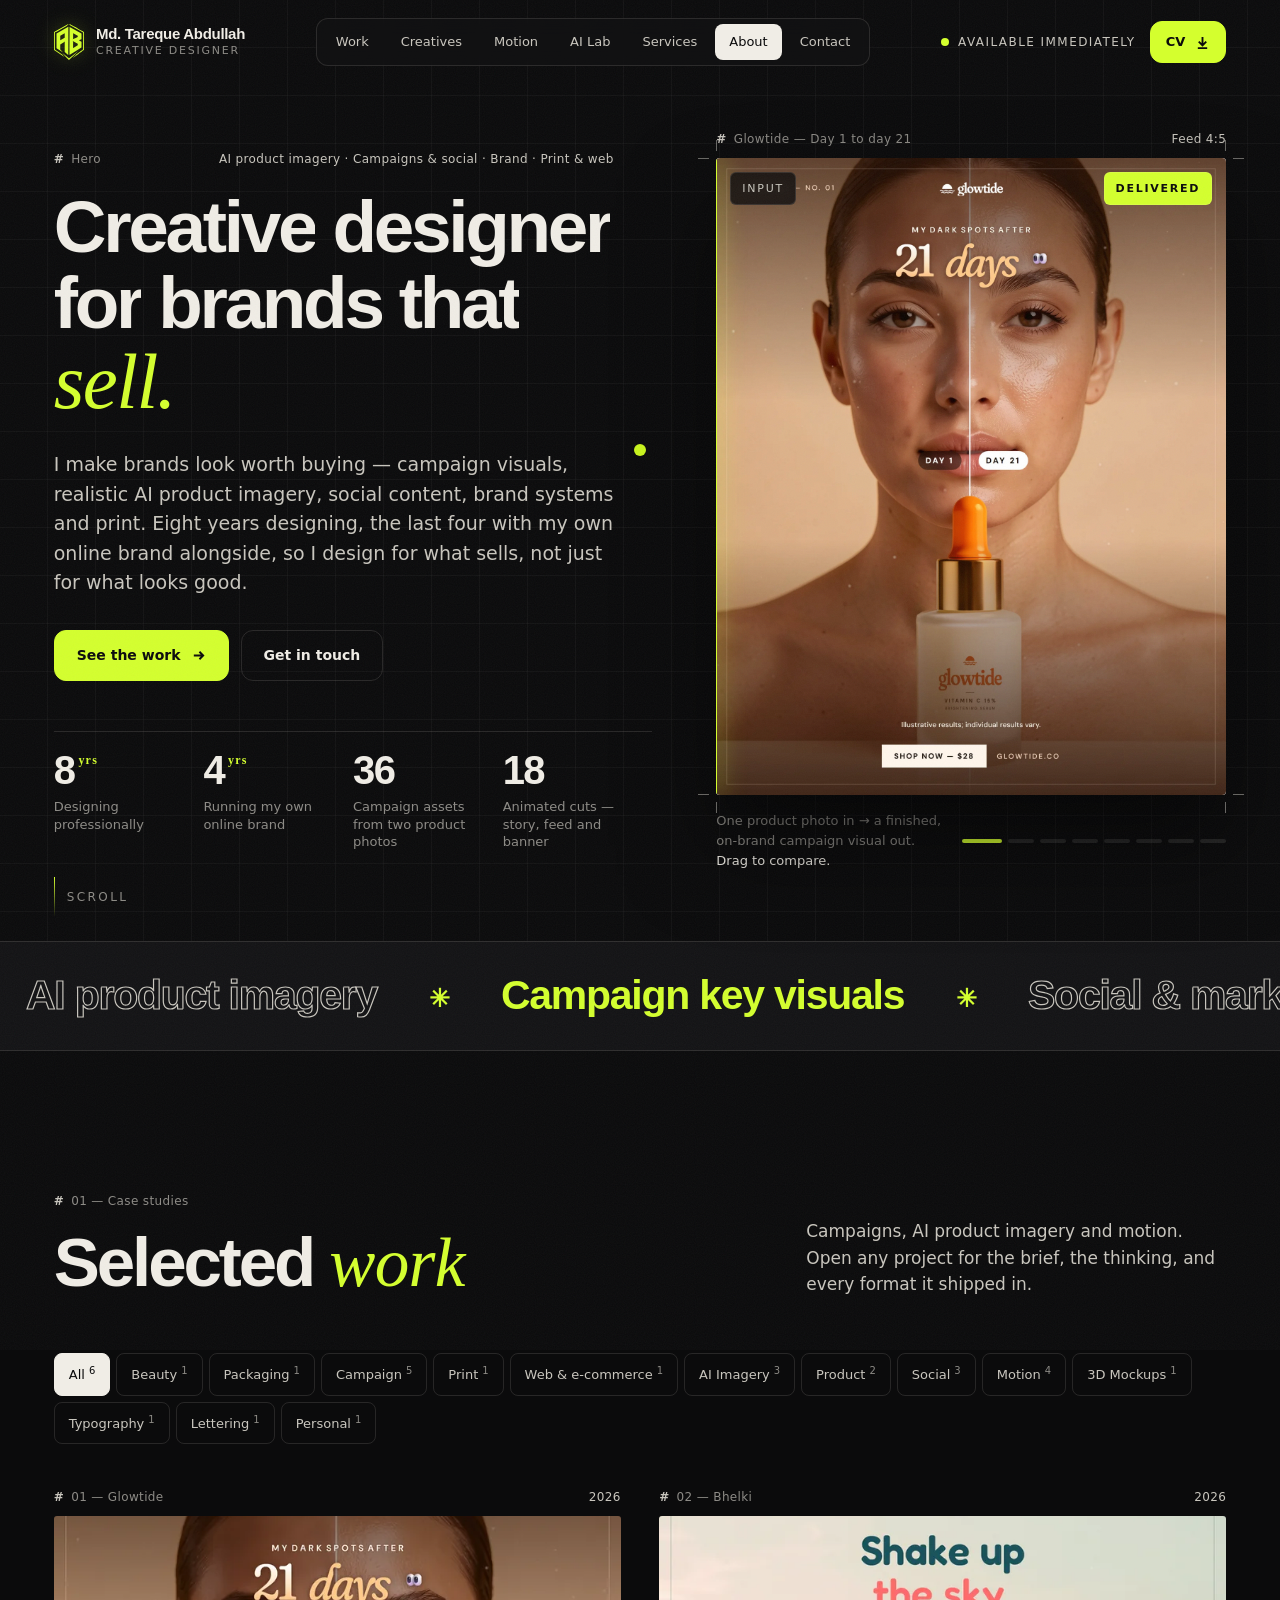
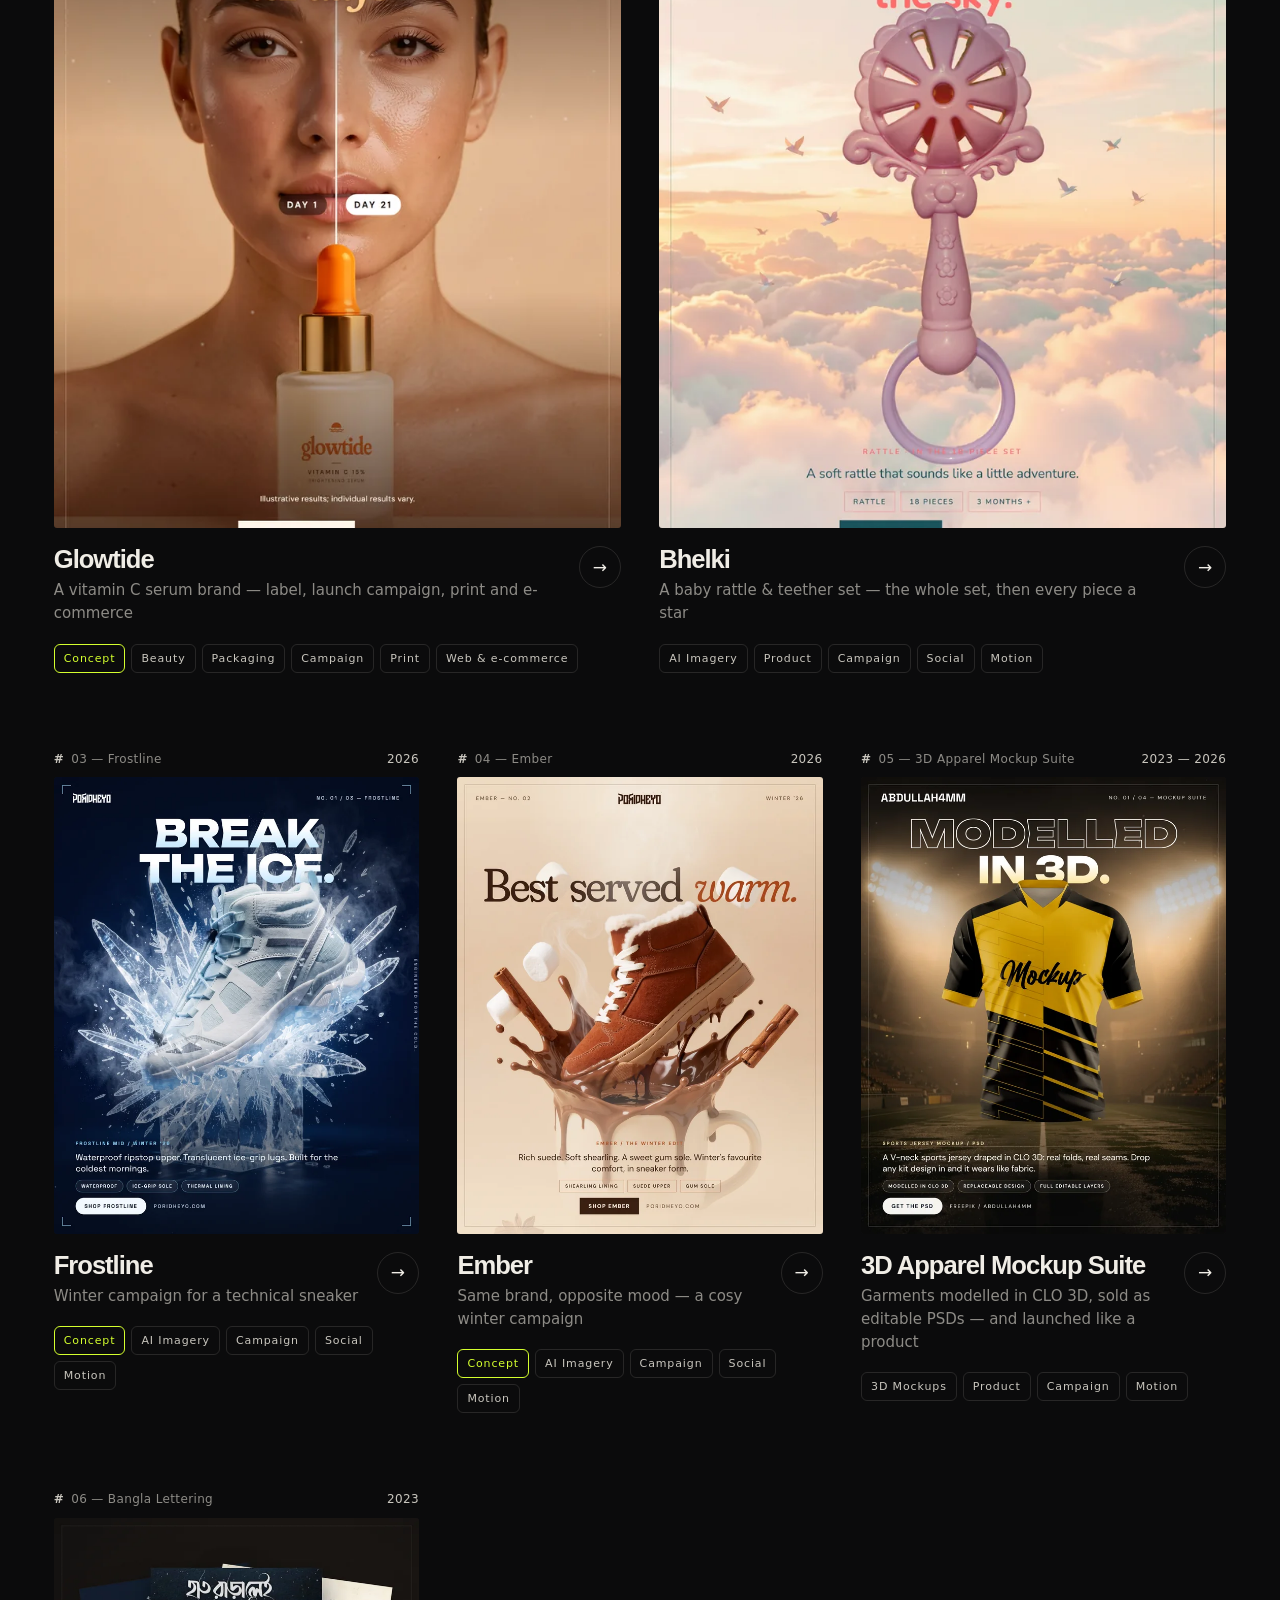
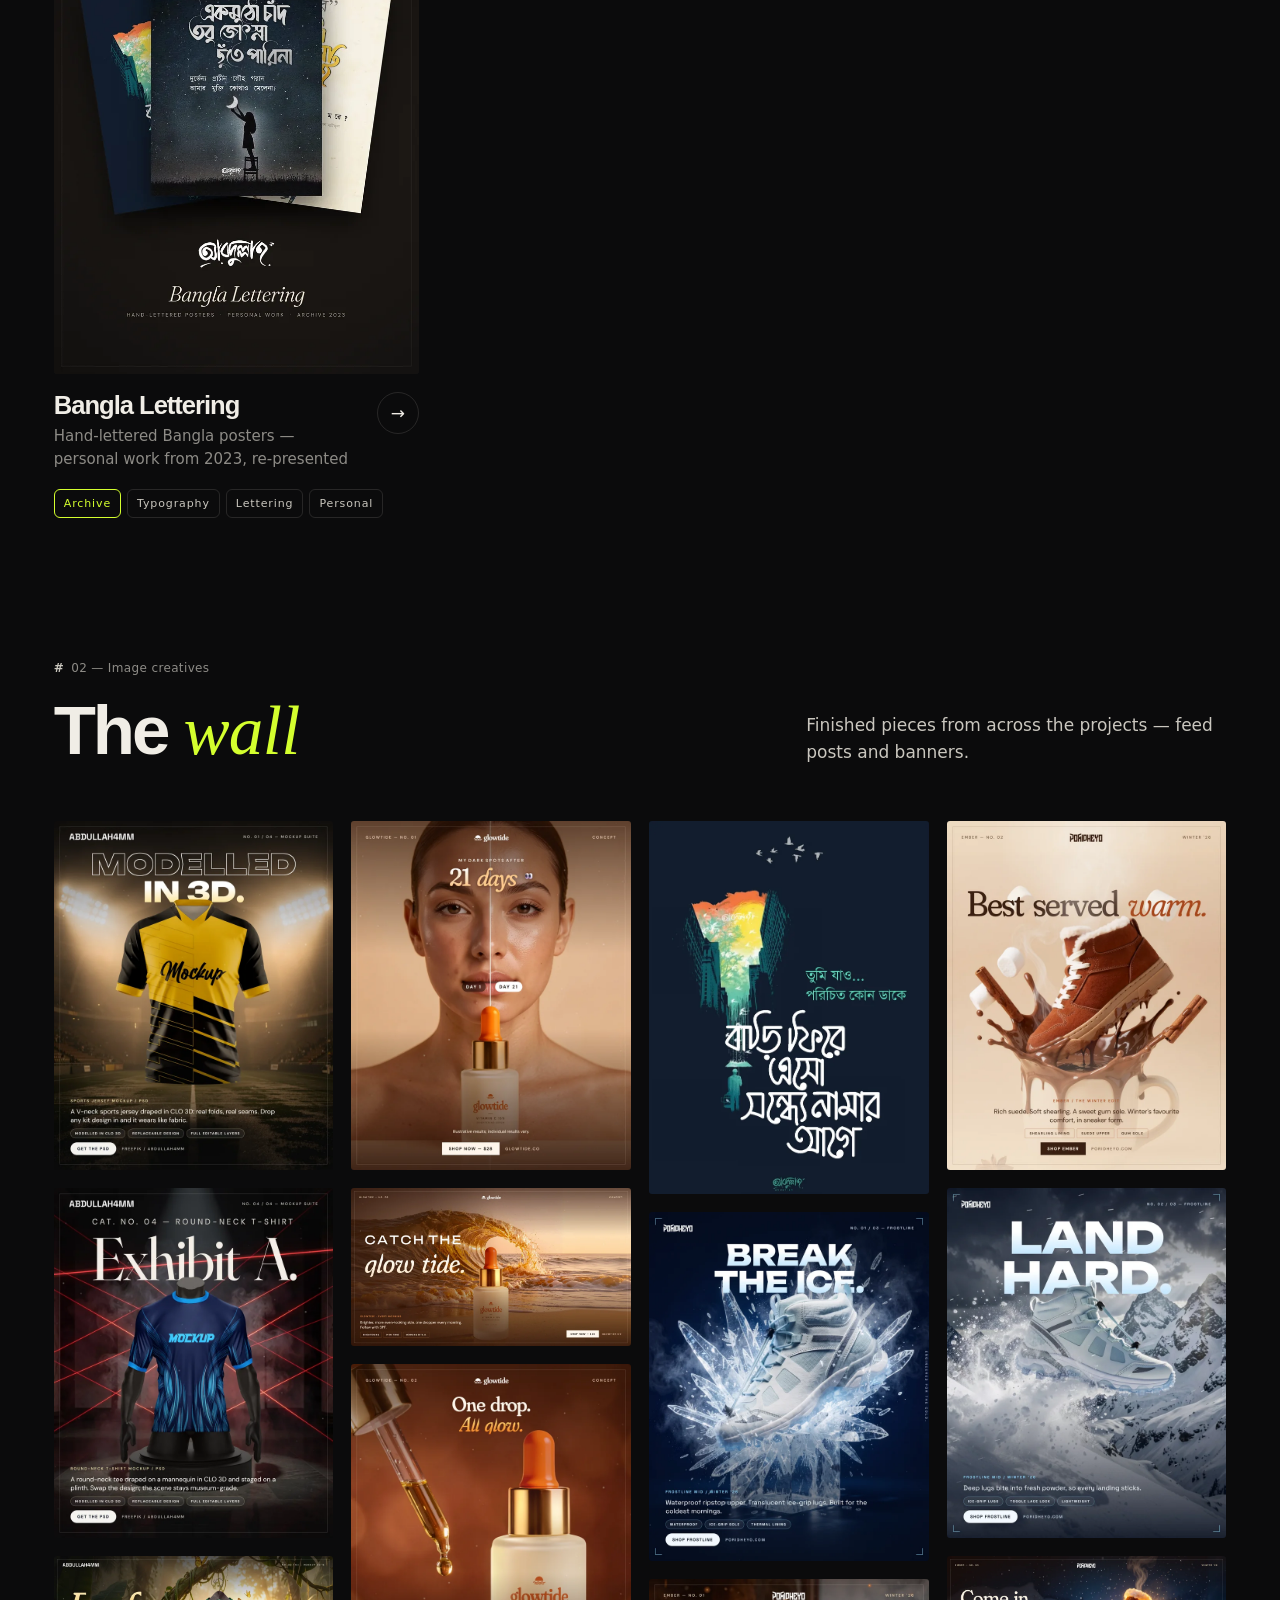
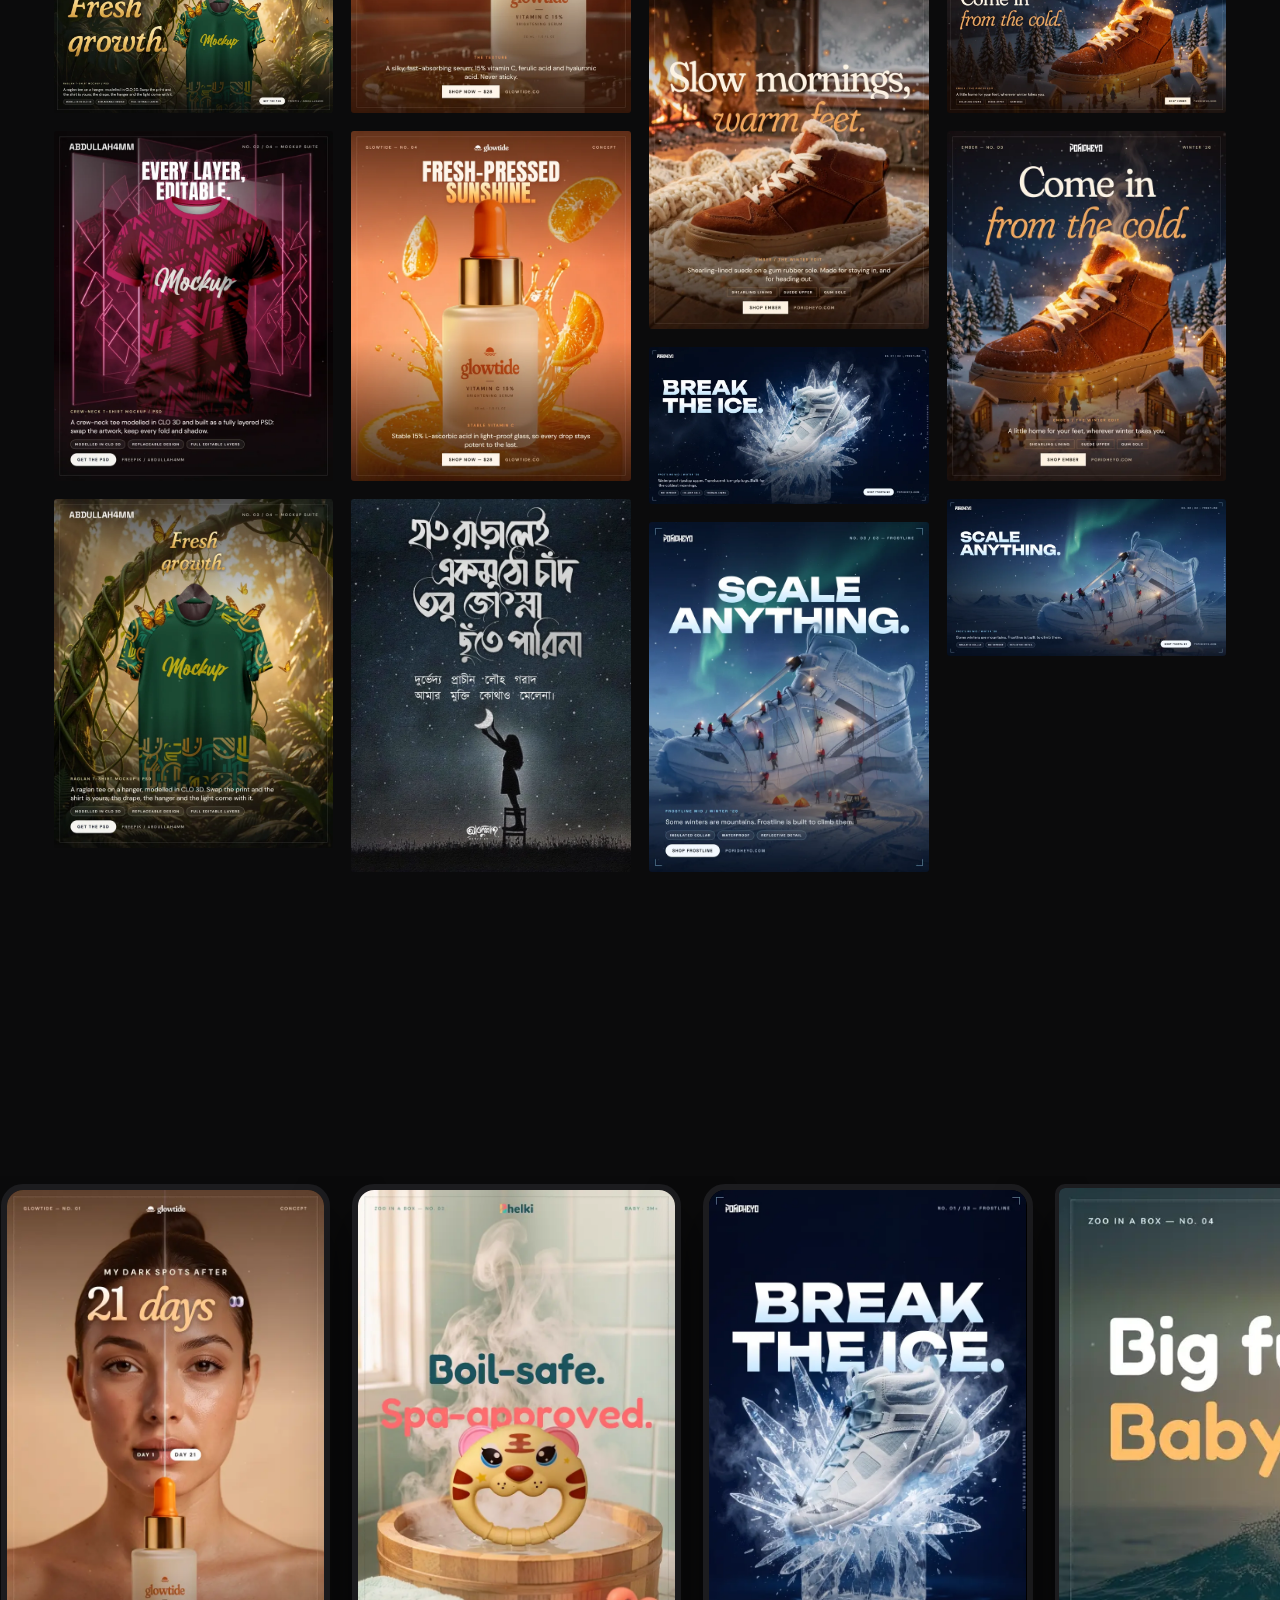
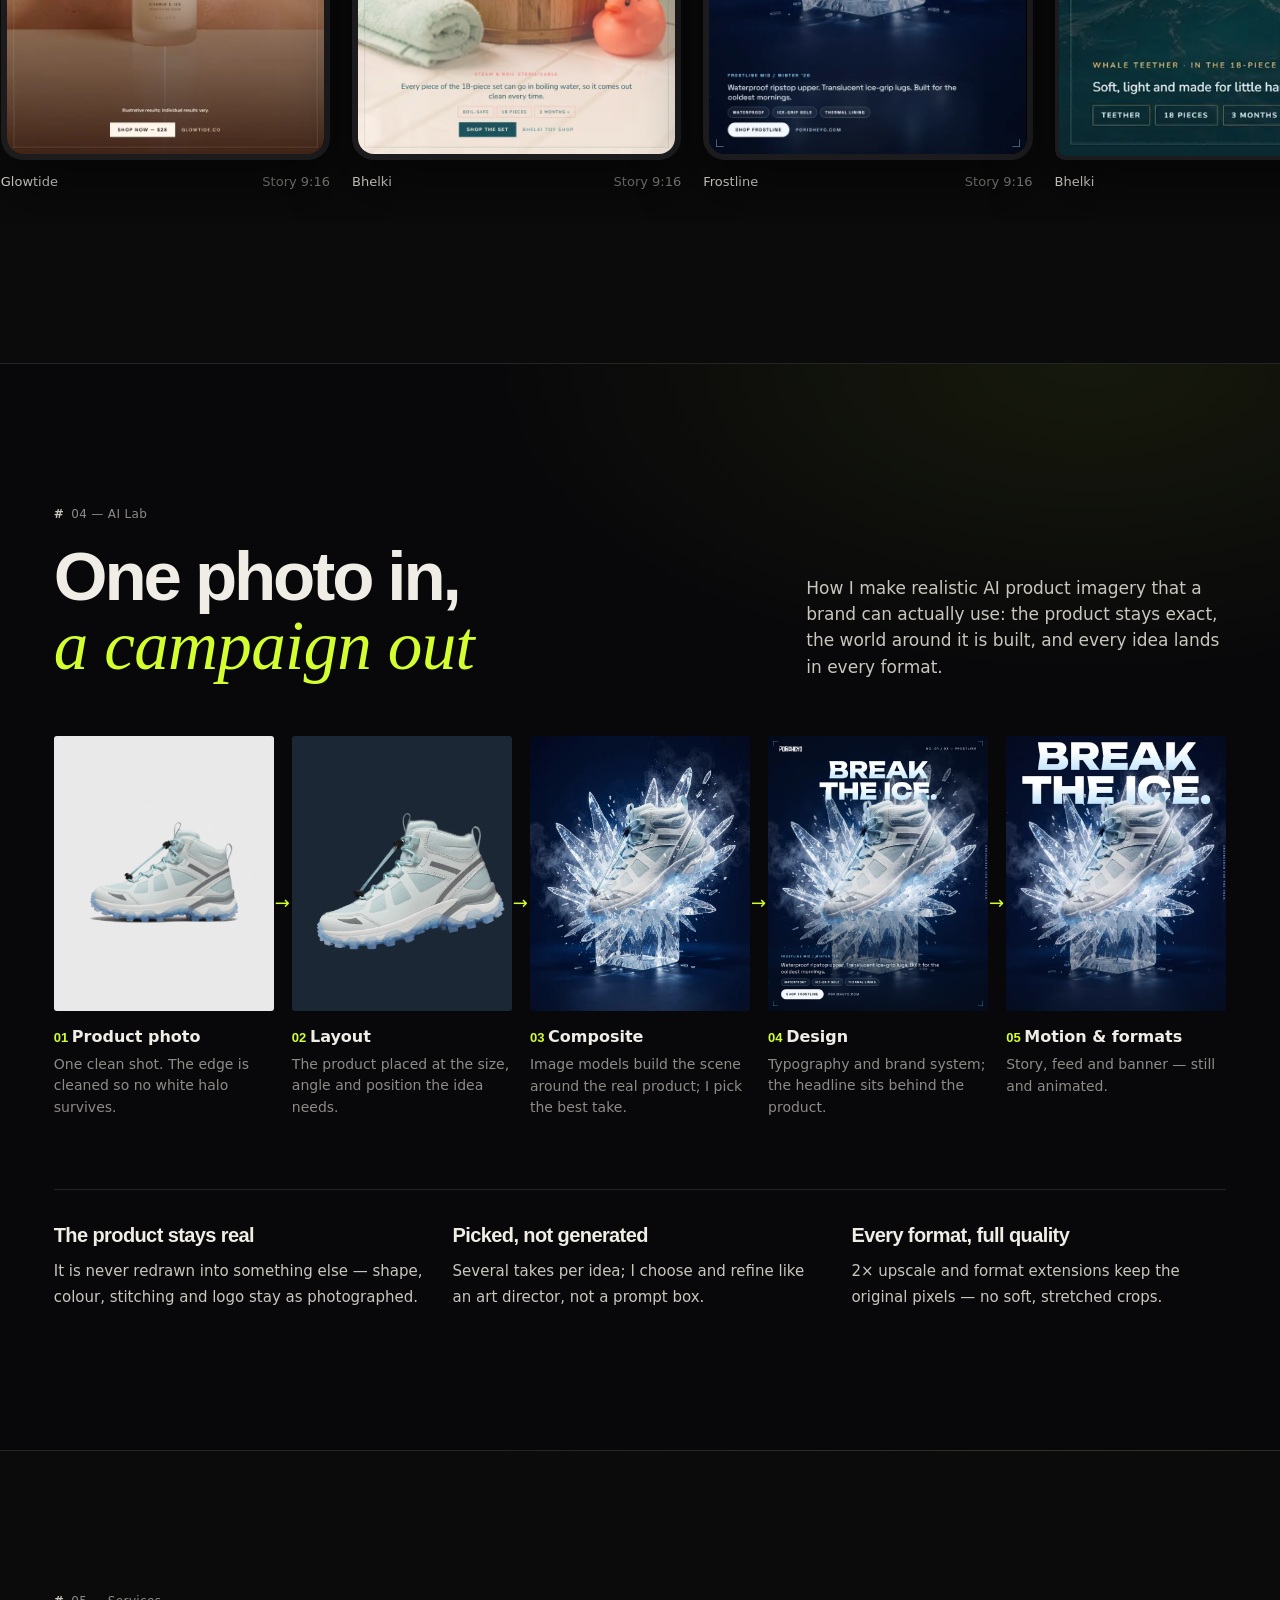
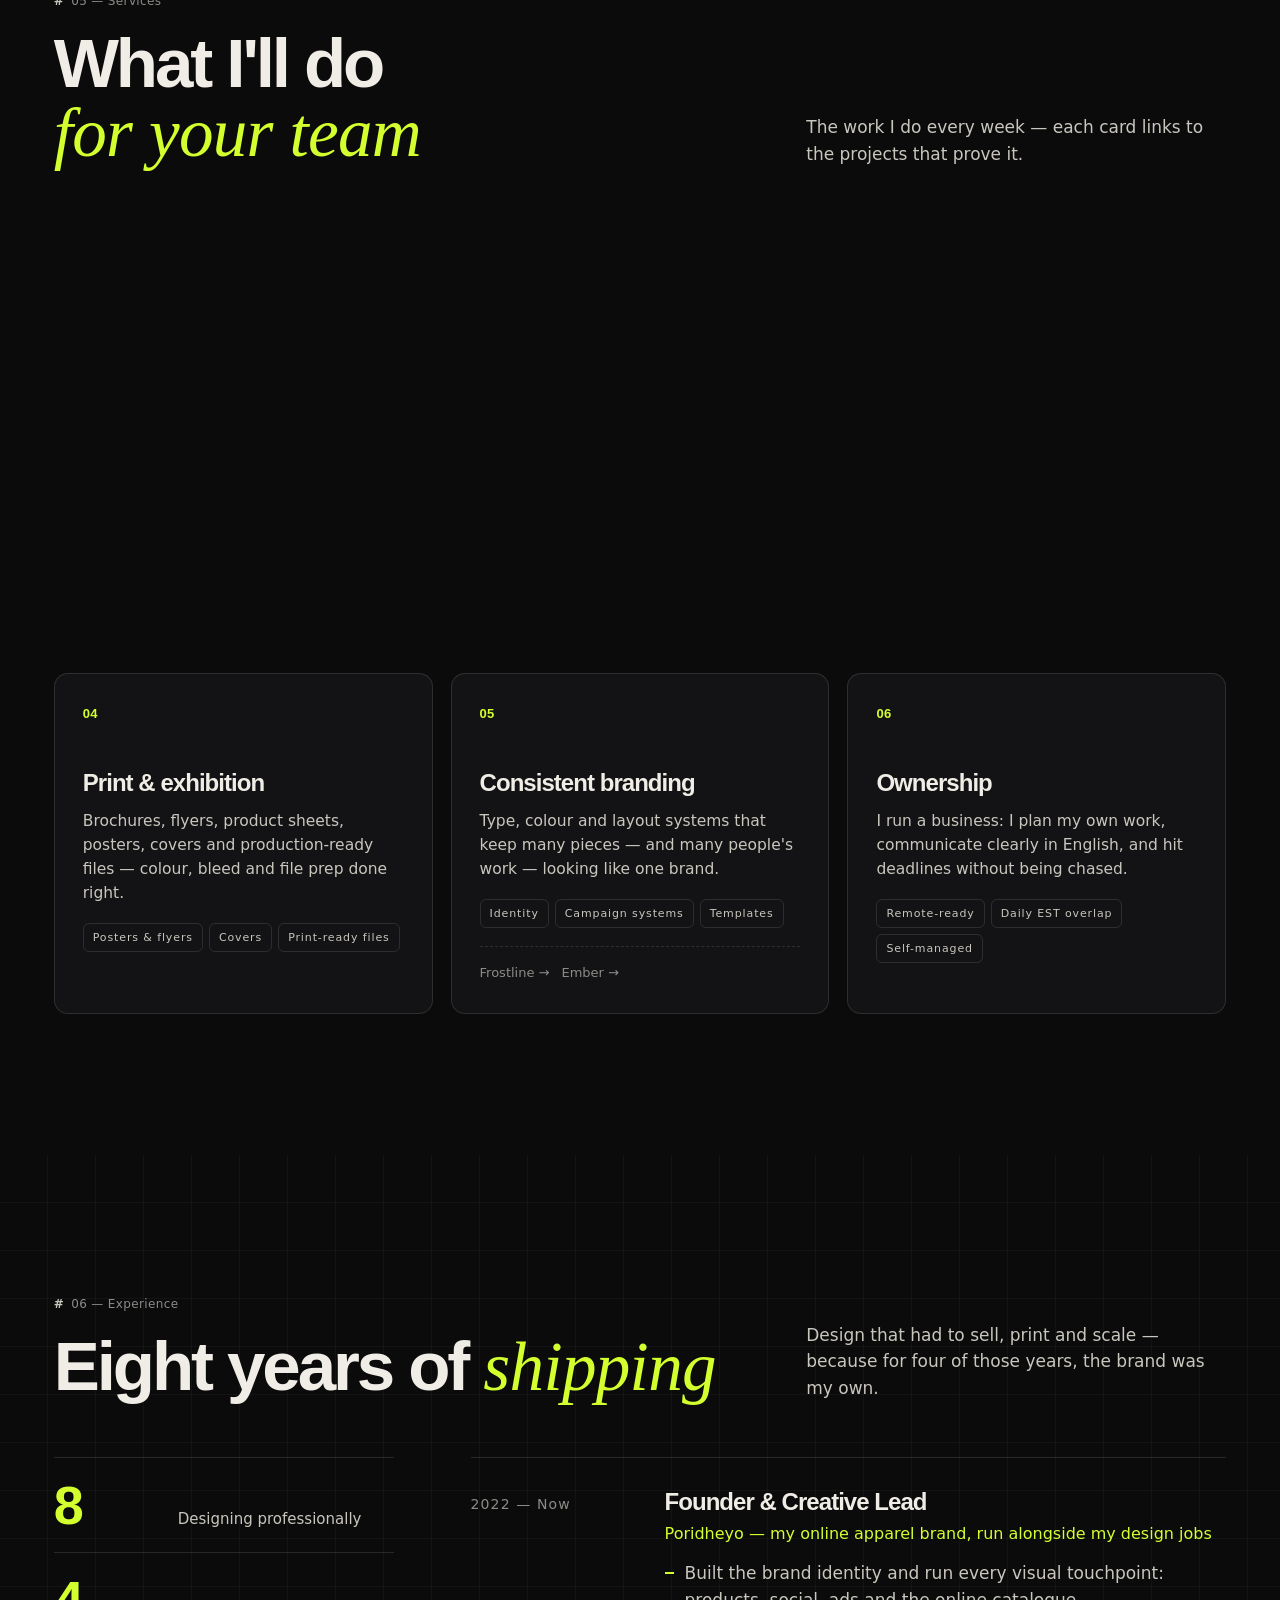
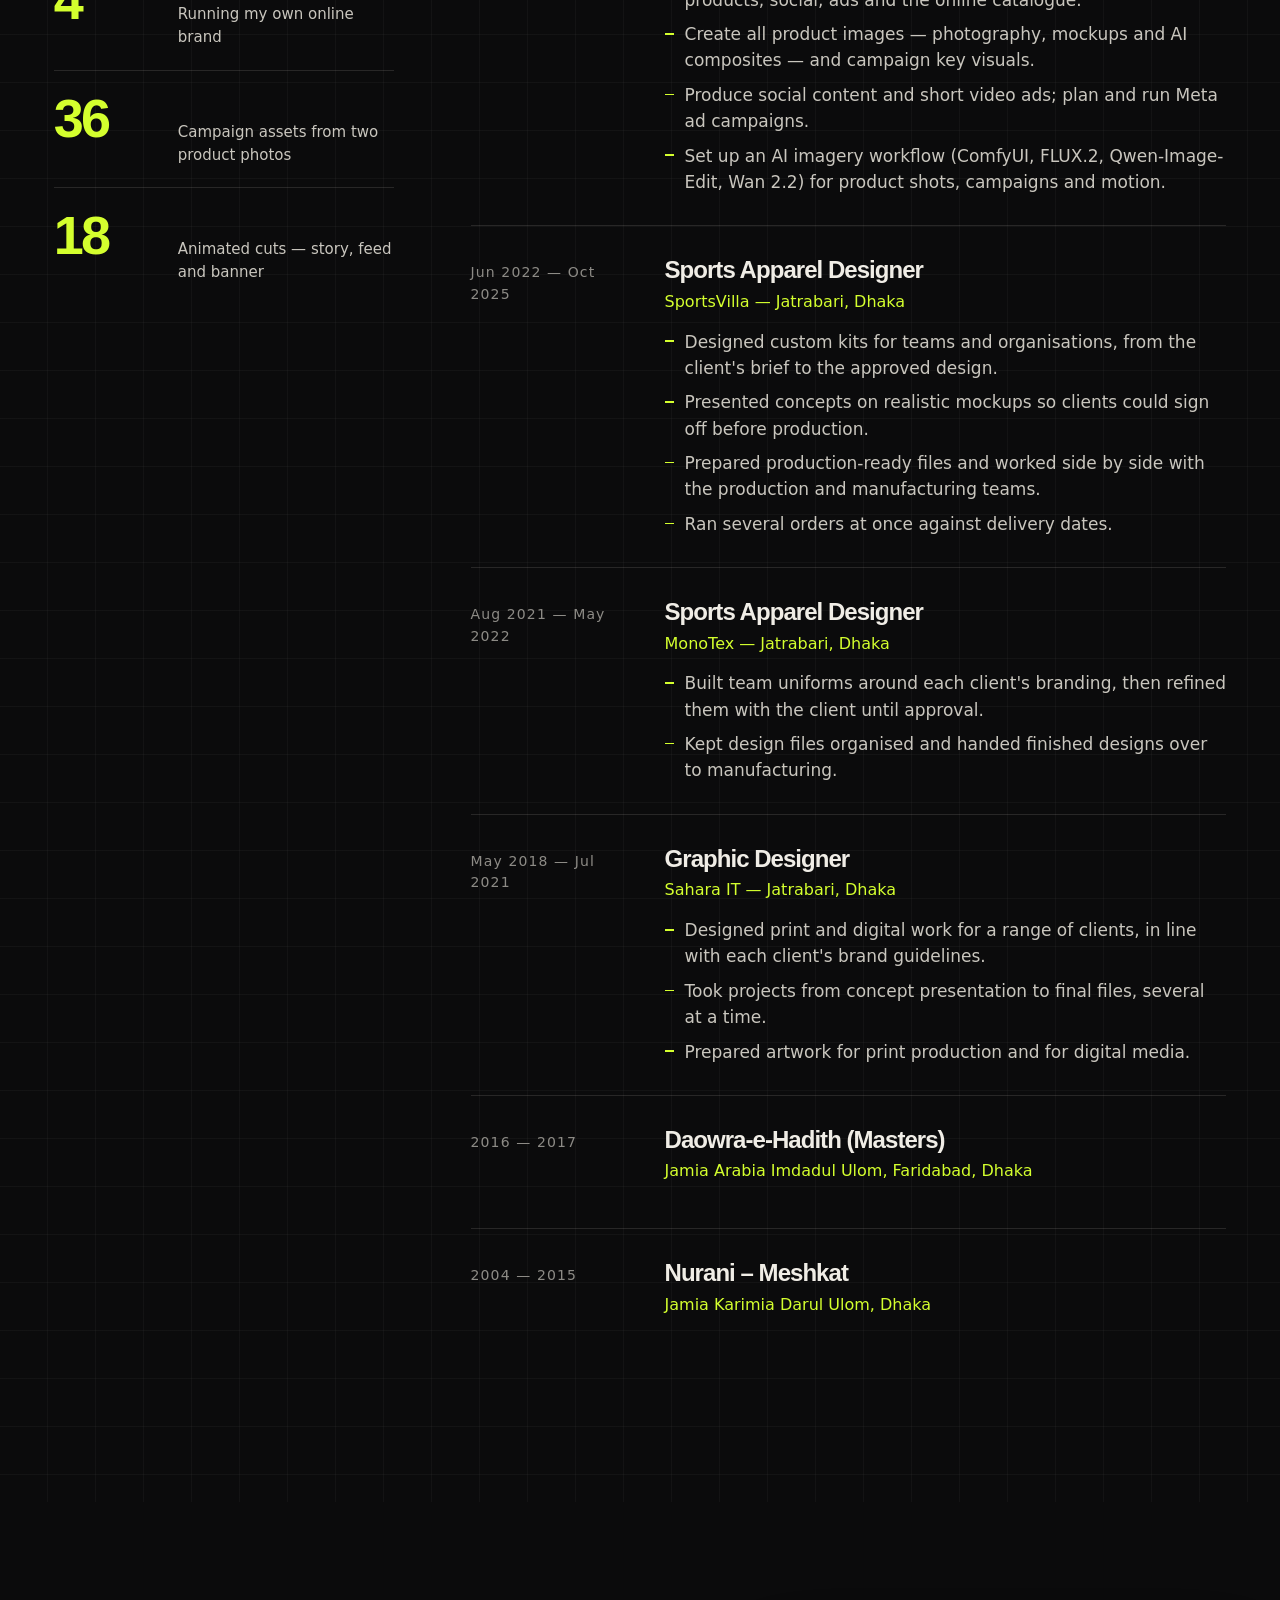
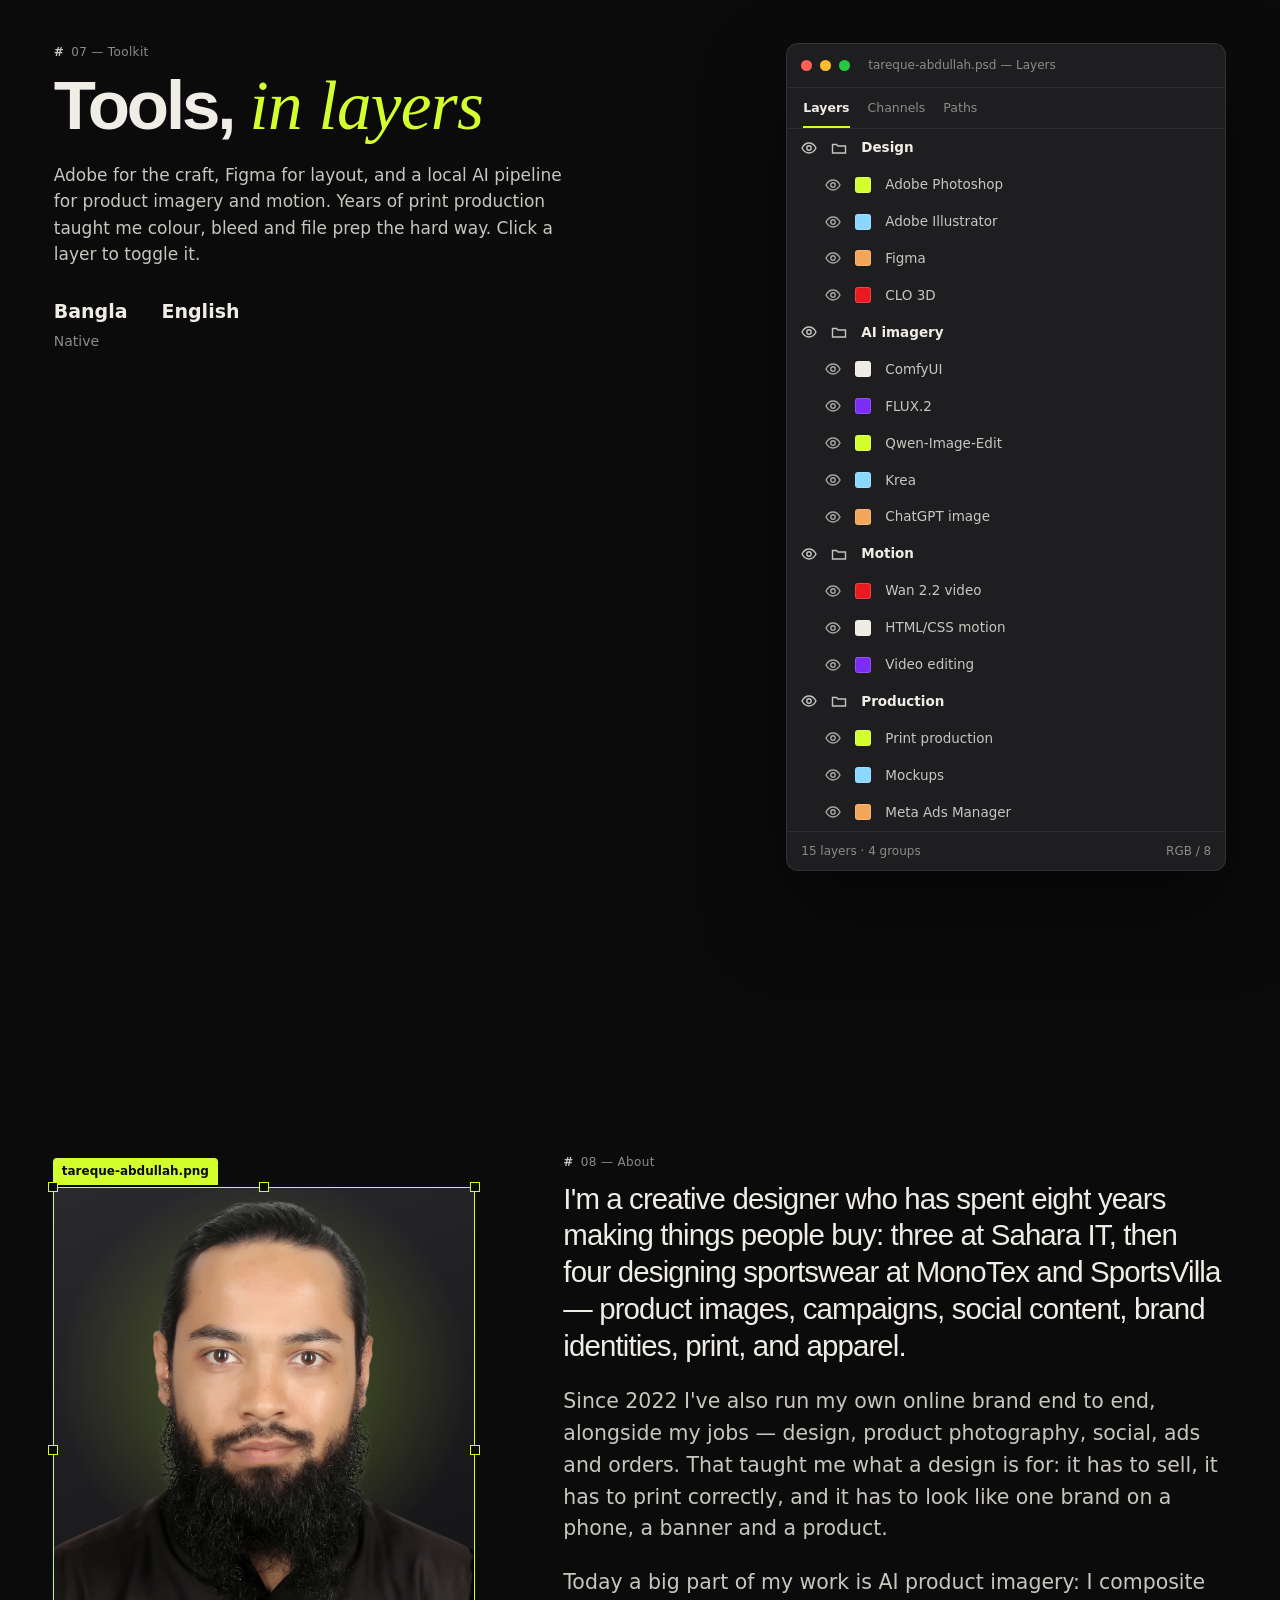
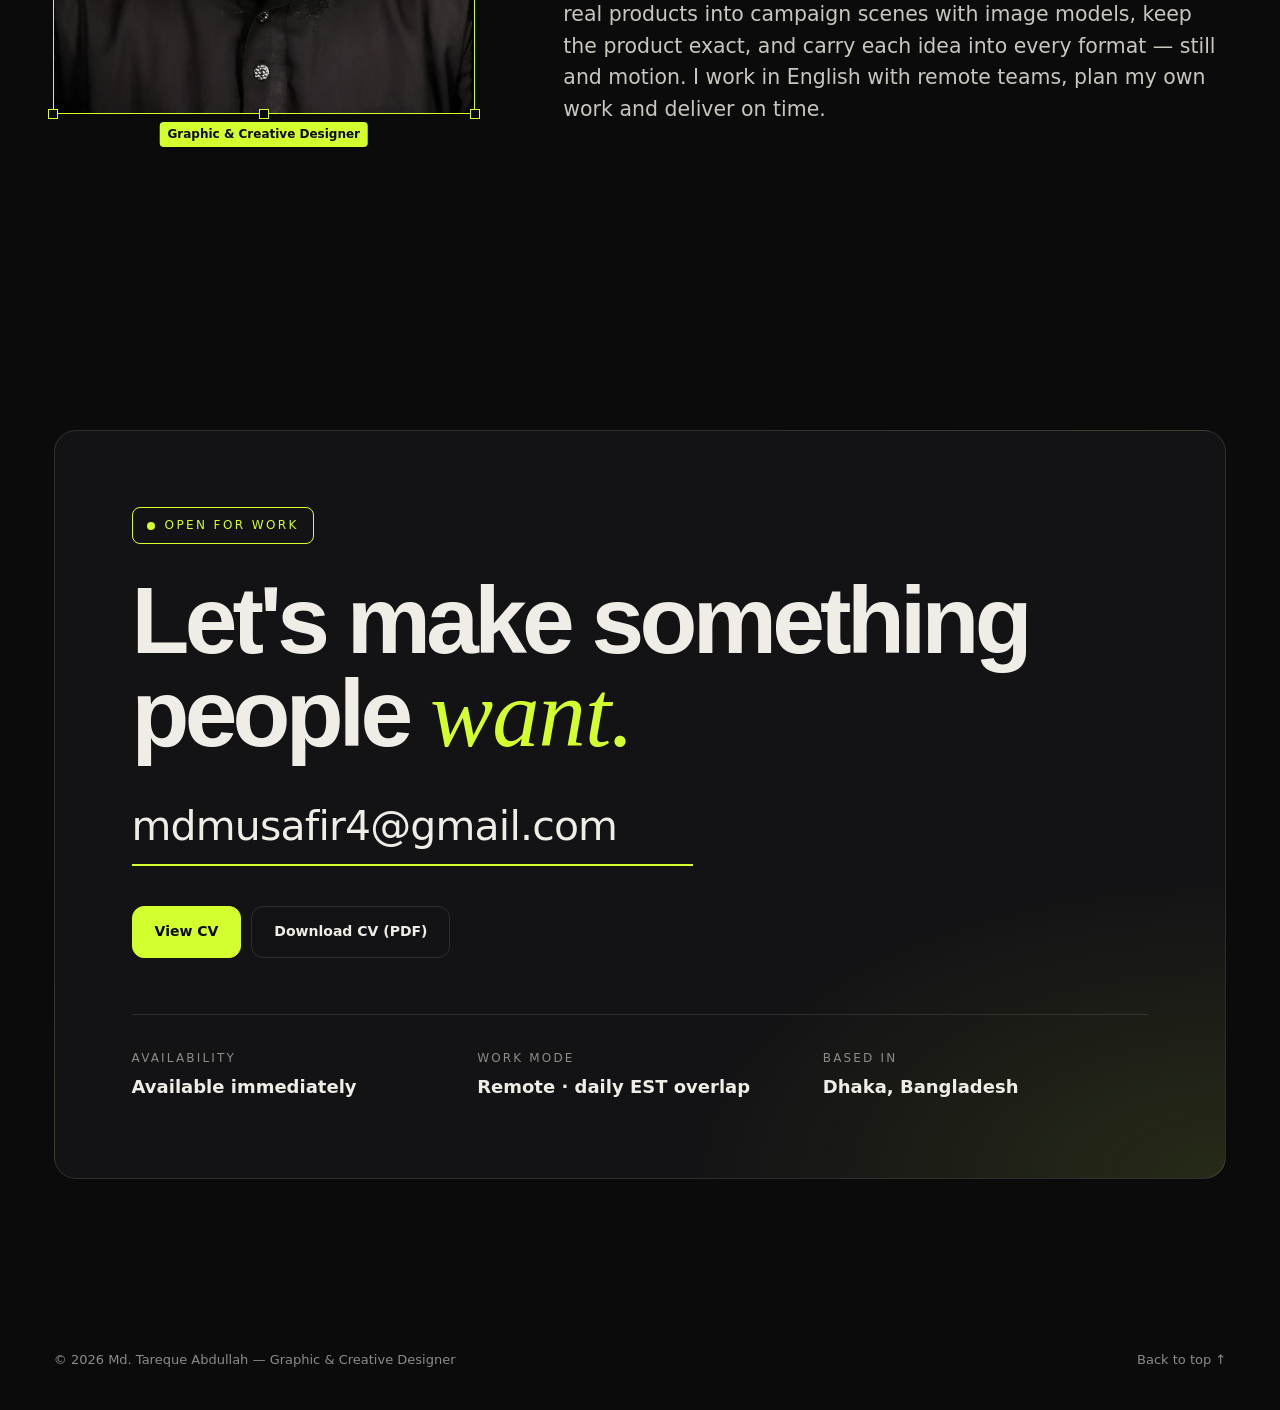
==== index.html @ 297d53c0 "Portfolio site: first publish Co-Authored-By: Claude Opus 5.5 <noreply@anthropic.com>" ====
<!doctype html>
<html lang="en">
<head>
  <meta charset="utf-8">
  <meta name="viewport" content="width=device-width, initial-scale=1">
  <title>Md. Tareque Abdullah — Creative Designer · AI Product Imagery, Campaigns, Brand</title>
  <meta name="description" content="Creative designer from Bangladesh: realistic AI product imagery, campaign key visuals, social and marketing content, brand identity, print and e-commerce visuals. Available for remote work.">
  <meta property="og:title" content="Md. Tareque Abdullah — Creative Designer">
  <meta property="og:description" content="AI product imagery, campaigns, social, brand, print and web.">
  <meta property="og:image" content="assets/img/frostline/ice_landscape.webp">
  <meta name="theme-color" content="#0b0b0c">
  <link rel="icon" type="image/svg+xml" href="assets/img/favicon.svg">
  <link rel="stylesheet" href="assets/css/style.css">
</head>
<body class="grain">
  <div class="cursor"><span>View</span></div>

  <header class="top" id="top">
    <a href="#" class="brand"><i class="mark"><img src="assets/img/logo-neon.svg" alt=""></i><span><b data-site="name"></b><small data-site="role"></small></span></a>
    <nav class="nav">
      <a href="#work">Work</a><a href="#creatives">Creatives</a><a href="#motion">Motion</a><a href="#lab">AI Lab</a><a href="#services">Services</a><a href="#about">About</a><a href="#contact">Contact</a>
    </nav>
    <div class="top-r">
      <span class="avail" data-site="availability"></span>
      <a class="btn sm v" href="cv.html">CV <svg viewBox="0 0 16 16" fill="none" stroke="currentColor" stroke-width="2"><path d="M8 2v9M4 7l4 4 4-4M3 14h10"/></svg></a>
    </div>
  </header>

  <!-- HERO -->
  <section class="hero canvas-bg">
    <div class="wrap">
      <div>
        <div class="fl" style="max-width:560px"><span>Hero</span><b data-site="focus"></b></div>
        <h1 id="h1"></h1>
        <p class="intro" data-site="intro"></p>
        <div class="ctas">
          <a class="btn v" href="#work">See the work <svg viewBox="0 0 16 16" fill="none" stroke="currentColor" stroke-width="2"><path d="M3 8h10M9 4l4 4-4 4"/></svg></a>
          <a class="btn" href="#contact">Get in touch</a>
        </div>
        <div class="stats" id="stats"></div>
      </div>
      <div class="stage" id="stage">
        <div class="fl"><span id="stageName">input.png → delivered</span><b>Feed 4:5</b></div>
        <div class="crops">
          <div class="board" data-cursor="Drag">
            <img class="in" alt="Input product photo">
            <div class="outw"><img class="out" alt="Delivered campaign visual"></div>
            <div class="scan"></div>
            <span class="chip l">Input · 1 photo</span><span class="chip r">Delivered</span>
          </div>
        </div>
        <div class="read"><span>One product photo in → a finished, on-brand campaign visual out. <b>Drag to compare.</b></span><div class="dots" id="dots"></div></div>
      </div>
    </div>
    <div class="cue label"><i></i>Scroll</div>
  </section>

  <div class="marq"><div class="track" id="marq"></div></div>

  <!-- CASE STUDIES -->
  <section class="s" id="work">
    <div class="wrap">
      <div class="shead rv">
        <div><div class="fl"><span>01 — Case studies</span></div><h2>Selected <span class="it">work</span></h2></div>
        <p>Campaigns, AI product imagery and motion. Open any project for the brief, the thinking, and every format it shipped in.</p>
      </div>
      <div class="filters rv" id="filters"></div>
      <div class="grid" id="grid"></div>
    </div>
  </section>

  <!-- CREATIVE WALL -->
  <section class="s" id="creatives" style="padding-top:0">
    <div class="wrap">
      <div class="shead rv">
        <div><div class="fl"><span>02 — Image creatives</span></div><h2>The <span class="it">wall</span></h2></div>
        <p>Finished pieces from across the projects — feed posts and banners.</p>
      </div>
      <div class="wall" id="wall"></div>
    </div>
  </section>

  <!-- MOTION -->
  <section class="s" id="motion" style="padding-top:0">
    <div class="wrap">
      <div class="shead rv">
        <div><div class="fl"><span>03 — Motion</span></div><h2>Made to <span class="it">move</span></h2></div>
        <p>Animated cuts for stories, reels and banners — every campaign ships with motion. Scroll sideways; click to watch with sound.</p>
      </div>
    </div>
    <div class="reel rv" id="reel"></div>
  </section>

  <!-- AI LAB -->
  <section class="s lab" id="lab">
    <div class="wrap">
      <div class="shead rv">
        <div><div class="fl"><span>04 — AI Lab</span></div><h2>One photo in,<br><span class="it">a campaign out</span></h2></div>
        <p>How I make realistic AI product imagery that a brand can actually use: the product stays exact, the world around it is built, and every idea lands in every format.</p>
      </div>
      <div class="pipe rv" id="pipe"></div>
      <div class="note rv">
        <div><b>The product stays real</b><span>It is never redrawn into something else — shape, colour, stitching and logo stay as photographed.</span></div>
        <div><b>Picked, not generated</b><span>Several takes per idea; I choose and refine like an art director, not a prompt box.</span></div>
        <div><b>Every format, full quality</b><span>2× upscale and format extensions keep the original pixels — no soft, stretched crops.</span></div>
      </div>
    </div>
  </section>

  <!-- SERVICES -->
  <section class="s" id="services">
    <div class="wrap">
      <div class="shead rv">
        <div><div class="fl"><span>05 — Services</span></div><h2>What I'll do<br><span class="it">for your team</span></h2></div>
        <p>The work I do every week — each card links to the projects that prove it.</p>
      </div>
      <div class="svc" id="svc"></div>
    </div>
  </section>

  <!-- EXPERIENCE -->
  <section class="s canvas-bg" id="experience">
    <div class="wrap">
      <div class="shead rv">
        <div><div class="fl"><span>06 — Experience</span></div><h2>Eight years of <span class="it">shipping</span></h2></div>
        <p>Design that had to sell, print and scale — because for four of those years, the brand was my own.</p>
      </div>
      <div class="exp">
        <div class="nums rv" id="nums"></div>
        <div class="timeline" id="timeline"></div>
      </div>
    </div>
  </section>

  <!-- TOOLKIT -->
  <section class="s" id="toolkit">
    <div class="wrap tk">
      <div class="rv">
        <div class="fl"><span>07 — Toolkit</span></div>
        <h2 style="font-family:var(--disp);font-weight:600;font-size:clamp(38px,5.4vw,84px);line-height:1;letter-spacing:-.045em">Tools, <span class="it volt">in layers</span></h2>
        <p style="max-width:520px;color:var(--chalk-2);margin-top:22px">Adobe for the craft, Figma for layout, and a local AI pipeline for product imagery and motion. Years of print production taught me colour, bleed and file prep the hard way. Click a layer to toggle it.</p>
        <div class="langs" id="langs"></div>
      </div>
      <div class="panel rv" id="panel"></div>
    </div>
  </section>

  <!-- ABOUT -->
  <section class="s" id="about">
    <div class="wrap about-grid">
      <div class="selframe rv" id="selframe"></div>
      <div class="about-text rv"><div class="fl"><span>08 — About</span></div><div id="aboutText"></div></div>
    </div>
  </section>

  <!-- BEHANCE (shown when data/site.js -> behance has entries or a Behance link) -->
  <section class="s" id="behance" style="padding-top:0" hidden>
    <div class="wrap">
      <div class="shead rv">
        <div><div class="fl"><span>09 — Archive</span></div><h2>More on <span class="it">Behance</span></h2></div>
        <p>Earlier projects, published on Behance.</p>
      </div>
      <div class="be" id="be"></div>
      <div style="margin-top:36px" id="beMore"></div>
    </div>
  </section>

  <!-- CONTACT -->
  <section class="s contact" id="contact">
    <div class="wrap">
      <div class="cta rv">
        <span class="state">Open for work</span>
        <h2>Let's make something<br>people <span class="it">want.</span></h2>
        <a class="mail" id="mail" href="#"><span data-site="email"></span><span class="copied">Copied</span></a>
        <div class="row" id="contactRow"></div>
        <div class="terms">
          <div><span>Availability</span><b data-site="availability"></b></div>
          <div><span>Work mode</span><b data-site="timezoneNote"></b></div>
          <div><span>Based in</span><b data-site="location"></b></div>
        </div>
      </div>
    </div>
  </section>
  <footer class="f"><span>© <span id="yr"></span> <span data-site="name"></span> — <span data-site="roleLong"></span></span><span id="flinks"></span><a href="#top">Back to top ↑</a></footer>
  <div class="lightbox" id="lightbox"></div>

  <script src="data/site.js"></script>
  <script src="data/projects.js"></script>
  <script src="assets/js/main.js"></script>
</body>
</html>
---- assets/css/style.css ----
/* ==========================================================================================
   ARTBOARD — the portfolio as a designer's working file.
   Every piece sits on a labelled frame with crop marks; the hero turns an input photo into a
   delivered visual; tools live in a layers panel; the portrait is a selected frame.
   ========================================================================================== */
@font-face { font-family: "Unbounded"; src: url("../fonts/Unbounded-VF.ttf") format("truetype"); font-weight: 200 900; font-display: swap; }
@font-face { font-family: "Grotesk"; src: url("../fonts/SpaceGrotesk-VF.ttf") format("truetype"); font-weight: 300 700; font-display: swap; }
@font-face { font-family: "Fraunces"; src: url("../fonts/Fraunces-Italic-VF.ttf") format("truetype"); font-style: italic; font-weight: 100 900; font-display: swap; }

:root {
  --bg: #0b0b0c;
  --panel: #131315;
  --panel-2: #1a1a1d;
  --chalk: #f0ede6;
  --chalk-2: #c9c6be;
  --mute: #8d8b86;
  --line: rgba(240, 237, 230, .12);
  --mark: rgba(240, 237, 230, .45);
  --volt: #d4ff2e;
  --volt-soft: rgba(212, 255, 46, .14);
  --volt-glow: rgba(212, 255, 46, .35);
  --pad: clamp(20px, 4.2vw, 64px);
  --maxw: 1480px;
  --ease: cubic-bezier(.2, .8, .2, 1);
  --disp: "Unbounded", "Grotesk", sans-serif;
}

* { box-sizing: border-box; margin: 0; padding: 0; }
html { scroll-behavior: smooth; }
body { background: var(--bg); color: var(--chalk); font-family: "Grotesk", system-ui, sans-serif; font-size: 17px; line-height: 1.55; -webkit-font-smoothing: antialiased; overflow-x: hidden; }
img, video { display: block; max-width: 100%; }
a { color: inherit; text-decoration: none; }
button { font: inherit; color: inherit; background: none; border: 0; cursor: pointer; }
::selection { background: var(--volt); color: var(--bg); }

.wrap { width: 100%; max-width: var(--maxw); margin: 0 auto; padding: 0 var(--pad); }
.it { font-family: "Fraunces", serif; font-style: italic; font-weight: 300; letter-spacing: -.01em; }
.volt { color: var(--volt); }
.label { font-size: 12px; letter-spacing: .2em; text-transform: uppercase; color: var(--mute); font-weight: 500; }

/* the design-file grid behind everything */
.canvas-bg {
  background-image:
    linear-gradient(rgba(240, 237, 230, .035) 1px, transparent 1px),
    linear-gradient(90deg, rgba(240, 237, 230, .035) 1px, transparent 1px);
  background-size: 48px 48px; background-position: -1px -1px;
}
.grain::after {
  content: ""; position: fixed; inset: -50%; pointer-events: none; z-index: 90; opacity: .045;
  background-image: url("data:image/svg+xml;utf8,<svg xmlns='http://www.w3.org/2000/svg' width='160' height='160'><filter id='n'><feTurbulence type='fractalNoise' baseFrequency='.9' numOctaves='2' stitchTiles='stitch'/></filter><rect width='100%' height='100%' filter='url(%23n)'/></svg>");
  animation: grain 1.2s steps(6) infinite;
}
@keyframes grain { 0% { transform: translate(0, 0) } 50% { transform: translate(-3%, 2%) } 100% { transform: translate(2%, -3%) } }

/* crop marks: eight short lines just outside the corners */
.crops { position: relative; }
.crops::before {
  content: ""; position: absolute; inset: -18px; pointer-events: none; z-index: 2; opacity: .9; transition: opacity .4s;
  background:
    linear-gradient(var(--mark), var(--mark)) left 0 top 18px / 11px 1px no-repeat,
    linear-gradient(var(--mark), var(--mark)) left 18px top 0 / 1px 11px no-repeat,
    linear-gradient(var(--mark), var(--mark)) right 0 top 18px / 11px 1px no-repeat,
    linear-gradient(var(--mark), var(--mark)) right 18px top 0 / 1px 11px no-repeat,
    linear-gradient(var(--mark), var(--mark)) left 0 bottom 18px / 11px 1px no-repeat,
    linear-gradient(var(--mark), var(--mark)) left 18px bottom 0 / 1px 11px no-repeat,
    linear-gradient(var(--mark), var(--mark)) right 0 bottom 18px / 11px 1px no-repeat,
    linear-gradient(var(--mark), var(--mark)) right 18px bottom 0 / 1px 11px no-repeat;
}
/* frame label, like a design tool's frame name */
.fl { display: flex; justify-content: space-between; gap: 12px; font-size: 12px; color: var(--mute); letter-spacing: .03em; margin-bottom: 9px; white-space: nowrap; overflow: hidden; }
.fl span:first-child::before { content: "#"; display: inline-block; margin-right: 7px; color: var(--chalk-2); font-weight: 700; }
.fl b { color: var(--chalk-2); font-weight: 500; }
.reg { width: 22px; height: 22px; display: inline-block; vertical-align: middle; } /* registration mark */

/* ------------------------------------------------------------------ cursor */
.cursor {
  position: fixed; left: 0; top: 0; width: 12px; height: 12px; margin: -6px 0 0 -6px; border-radius: 50%;
  background: var(--volt); mix-blend-mode: difference; pointer-events: none; z-index: 200;
  transition: width .35s var(--ease), height .35s var(--ease), margin .35s var(--ease), background .3s; display: grid; place-items: center;
}
.cursor span { font-size: 11px; letter-spacing: .18em; font-weight: 700; color: var(--bg); opacity: 0; transition: opacity .2s; text-transform: uppercase; }
.cursor.view { width: 88px; height: 88px; margin: -44px 0 0 -44px; mix-blend-mode: normal; }
.cursor.view span { opacity: 1; }
.cursor.link { width: 40px; height: 40px; margin: -20px 0 0 -20px; background: transparent; border: 1.5px solid var(--volt); mix-blend-mode: normal; }
@media (hover: none), (pointer: coarse) { .cursor { display: none; } }

/* ------------------------------------------------------------------ top bar */
.top { position: fixed; inset: 0 0 auto 0; z-index: 100; padding: 18px var(--pad); display: flex; align-items: center; justify-content: space-between; gap: 20px; transition: background .4s, padding .4s; }
.top.solid { background: rgba(11, 11, 12, .74); backdrop-filter: blur(14px); padding-top: 12px; padding-bottom: 12px; border-bottom: 1px solid var(--line); }
.brand { display: flex; align-items: center; gap: 12px; }
.brand i { font-style: normal; display: grid; place-items: center; width: 40px; height: 40px; border-radius: 10px; background: var(--volt); color: var(--bg); font-family: var(--disp); font-weight: 800; font-size: 15px; letter-spacing: -.04em; }
.brand i.mark { padding: 0; background: none; border-radius: 0; width: auto; height: 40px; }
.brand i.mark img { height: 36px; filter: drop-shadow(0 0 10px rgba(212,255,46,.25)); width: auto; display: block; transition: transform .35s cubic-bezier(.2,.8,.2,1); }
.brand:hover i.mark img { transform: scale(1.08); }
.brand b { font-family: var(--disp); font-weight: 600; font-size: 15px; letter-spacing: -.02em; display: block; line-height: 1.15; }
.brand small { font-size: 11px; letter-spacing: .16em; color: var(--mute); text-transform: uppercase; display: block; }
.nav { display: flex; gap: 4px; padding: 5px; border: 1px solid var(--line); border-radius: 12px; background: rgba(19, 19, 21, .7); backdrop-filter: blur(10px); }
.nav a { padding: 8px 14px; border-radius: 8px; font-size: 13px; color: var(--chalk-2); transition: background .3s, color .3s; }
.nav a:hover, .nav a.on { background: var(--chalk); color: var(--bg); }
.top-r { display: flex; align-items: center; gap: 14px; }
.avail { display: flex; align-items: center; gap: 9px; font-size: 12px; letter-spacing: .12em; text-transform: uppercase; color: var(--chalk-2); }
.avail::before { content: ""; width: 8px; height: 8px; border-radius: 50%; background: var(--volt); animation: ping 2s infinite; }
@keyframes ping { 0% { box-shadow: 0 0 0 0 var(--volt-glow) } 70% { box-shadow: 0 0 0 12px rgba(212, 255, 46, 0) } 100% { box-shadow: 0 0 0 0 rgba(212, 255, 46, 0) } }
.btn { display: inline-flex; align-items: center; gap: 10px; padding: 14px 22px; border-radius: 12px; font-size: 14px; font-weight: 600; border: 1.5px solid var(--line); transition: background .3s, color .3s, border-color .3s; }
.btn:hover { background: var(--chalk); color: var(--bg); border-color: var(--chalk); }
.btn.v { background: var(--volt); border-color: var(--volt); color: var(--bg); }
.btn.v:hover { background: var(--chalk); border-color: var(--chalk); }
.btn.sm { padding: 10px 15px; font-size: 13px; }
.btn svg { width: 15px; height: 15px; }
@media (max-width: 1060px) { .nav { display: none; } }
@media (max-width: 640px) { .avail { display: none; } }

/* ------------------------------------------------------------------ hero */
.hero { min-height: 100vh; padding: 130px 0 70px; position: relative; display: flex; align-items: center; }
.hero .wrap { display: grid; grid-template-columns: 1.08fr .92fr; gap: clamp(30px, 5vw, 80px); align-items: center; }
.hero h1 { font-family: var(--disp); font-weight: 600; font-size: clamp(42px, 5.7vw, 92px); line-height: .98; letter-spacing: -.045em; margin: 22px 0 26px; }
.hero h1 .it { font-weight: 300; font-size: 1.08em; color: var(--volt); letter-spacing: -.02em; }
.hero h1 .w { display: inline-block; overflow: hidden; vertical-align: top; padding-bottom: .06em; }
.hero h1 .w > span { display: inline-block; transform: translateY(105%); animation: up 1s var(--ease) forwards; }
@keyframes up { to { transform: none } }
.hero .intro { max-width: 560px; font-size: 19px; color: var(--chalk-2); }
.hero .ctas { display: flex; gap: 12px; margin-top: 32px; flex-wrap: wrap; }
.stats { display: grid; grid-template-columns: repeat(4, 1fr); margin-top: 50px; border-top: 1px solid var(--line); }
.stats div { padding: 18px 14px 0 0; }
.stats b { font-family: var(--disp); font-weight: 600; font-size: 40px; line-height: 1; letter-spacing: -.04em; display: block; }
.stats b sup { font-family: "Grotesk"; font-size: 12px; letter-spacing: .1em; color: var(--volt); margin-left: 4px; vertical-align: top; position: relative; top: 4px; }
.stats span { font-size: 13px; color: var(--mute); display: block; margin-top: 8px; line-height: 1.35; max-width: 170px; }

/* input -> output stage */
.stage { position: relative; }
.stage .board { position: relative; aspect-ratio: 4 / 5; border-radius: 4px; overflow: hidden; background: #e8e8e8; touch-action: pan-y; cursor: ew-resize; user-select: none; box-shadow: 0 50px 90px rgba(0, 0, 0, .55); }
.stage .board img { position: absolute; inset: 0; width: 100%; height: 100%; object-fit: cover; transition: opacity .6s; }
.stage .board .in { object-fit: contain; background: #ececec; padding: 8%; }
.stage .board .in.full { object-fit: cover; background: none; padding: 0; }
.stage .board .outw { position: absolute; inset: 0; clip-path: inset(0 0 0 var(--x, 0%)); }
.stage .scan { position: absolute; top: 0; bottom: 0; left: var(--x, 0%); width: 2px; margin-left: -1px; background: var(--volt); box-shadow: 0 0 24px 4px var(--volt-glow); }
.stage .scan::after { content: ""; position: absolute; top: 0; bottom: 0; right: 2px; width: 120px; background: linear-gradient(90deg, transparent, rgba(212, 255, 46, .14)); }
.stage .chip { position: absolute; top: 14px; z-index: 3; font-size: 11px; letter-spacing: .16em; text-transform: uppercase; padding: 7px 11px; border-radius: 6px; background: rgba(11, 11, 12, .78); backdrop-filter: blur(6px); }
.stage .chip.l { left: 14px; } .stage .chip.r { right: 14px; background: var(--volt); color: var(--bg); font-weight: 700; }
.stage .read { display: grid; grid-template-columns: 1fr auto; gap: 8px 16px; margin-top: 16px; font-size: 13px; color: var(--mute); }
.stage .read b { color: var(--chalk); font-weight: 500; }
.stage .dots { display: flex; gap: 6px; align-items: center; }
.stage .dots button { width: 26px; height: 4px; border-radius: 3px; background: var(--line); transition: background .3s, width .3s; }
.stage .dots button.on { background: var(--volt); width: 40px; }
.hero .cue { position: absolute; left: var(--pad); bottom: 24px; display: flex; align-items: center; gap: 12px; }
.hero .cue i { width: 1px; height: 40px; background: linear-gradient(var(--volt), transparent); animation: cue 1.8s infinite; transform-origin: top; }
@keyframes cue { 0% { transform: scaleY(0) } 60% { transform: scaleY(1) } 100% { transform: scaleY(1); opacity: 0 } }
@media (max-width: 980px) { .hero .wrap { grid-template-columns: 1fr; } .stage { max-width: 460px; } .stats { grid-template-columns: repeat(2, 1fr); } }

/* ------------------------------------------------------------------ marquee */
.marq { border-block: 1px solid var(--line); overflow: hidden; padding: 22px 0; background: var(--panel); }
.marq .track { display: flex; width: max-content; animation: tick 46s linear infinite; }
.marq span { font-family: var(--disp); font-weight: 700; font-size: clamp(26px, 3.2vw, 44px); letter-spacing: -.03em; white-space: nowrap; padding: 0 26px; color: transparent; -webkit-text-stroke: 1.2px var(--chalk-2); }
.marq span:nth-child(3n+2) { color: var(--volt); -webkit-text-stroke: 0; }
.marq span::after { content: "✳"; margin-left: 52px; color: var(--volt); -webkit-text-stroke: 0; font-size: .6em; vertical-align: middle; }
.marq:hover .track { animation-play-state: paused; }
@keyframes tick { to { transform: translateX(-50%) } }

/* ------------------------------------------------------------------ sections */
section.s { padding: clamp(84px, 11vw, 160px) 0; position: relative; }
.shead { display: grid; grid-template-columns: 1fr minmax(260px, 420px); gap: 30px; align-items: end; margin-bottom: 56px; }
.shead .fl { margin-bottom: 18px; }
.shead h2 { font-family: var(--disp); font-weight: 600; font-size: clamp(38px, 5.4vw, 84px); line-height: 1; letter-spacing: -.045em; }
.shead h2 .it { color: var(--volt); font-weight: 300; }
.shead p { color: var(--chalk-2); }
@media (max-width: 860px) { .shead { grid-template-columns: 1fr; } }

/* ------------------------------------------------------------------ case studies */
.filters { display: flex; gap: 6px; flex-wrap: wrap; margin-bottom: 44px; }
.filters button { padding: 9px 14px; border: 1px solid var(--line); border-radius: 8px; font-size: 13px; color: var(--chalk-2); transition: all .3s; }
.filters button sup { font-size: 10px; color: var(--mute); margin-left: 4px; }
.filters button.on { background: var(--chalk); color: var(--bg); border-color: var(--chalk); }
.filters button.on sup { color: var(--bg); }
.grid { display: grid; grid-template-columns: repeat(12, 1fr); gap: clamp(28px, 3vw, 44px); row-gap: clamp(56px, 6vw, 90px); }
.case { grid-column: span 4; display: block; }
.case.big { grid-column: span 6; }
.case.hide { display: none; }
.case .media { aspect-ratio: 4 / 5; overflow: hidden; background: var(--panel); position: relative; border-radius: 3px; }
.case.big .media { aspect-ratio: 5 / 5.4; }
.case .media img, .case .media video { position: absolute; inset: 0; width: 100%; height: 100%; object-fit: cover; transition: transform 1.2s var(--ease), opacity .5s; }
.case .media video { opacity: 0; }
.case:hover .media video.ready { opacity: 1; }
.case:hover .media img { transform: scale(1.05); }
.case .crops::before { opacity: 0; }
.case:hover .crops::before { opacity: 1; }
.case .sel { position: absolute; inset: 0; outline: 1.5px solid var(--volt); outline-offset: -1px; opacity: 0; transition: opacity .3s; pointer-events: none; z-index: 3; }
.case:hover .sel { opacity: 1; }
.case .info { display: grid; grid-template-columns: 1fr auto; gap: 6px 16px; margin-top: 18px; }
.case h3 { font-family: var(--disp); font-weight: 600; font-size: clamp(22px, 2vw, 30px); letter-spacing: -.04em; line-height: 1.05; }
.case .sub { color: var(--mute); font-size: 15px; grid-column: 1; }
.case .arrow { grid-row: span 2; width: 42px; height: 42px; border-radius: 50%; border: 1px solid var(--line); display: grid; place-items: center; transition: all .4s var(--ease); }
.case:hover .arrow { background: var(--volt); border-color: var(--volt); color: var(--bg); transform: rotate(-45deg); }
.case .chips { display: flex; gap: 6px; flex-wrap: wrap; margin-top: 12px; grid-column: 1 / -1; }
.chip { font-size: 11px; letter-spacing: .08em; padding: 5px 9px; border-radius: 6px; border: 1px solid var(--line); color: var(--chalk-2); }
.chip.c { border-color: var(--volt); color: var(--volt); }
@media (max-width: 980px) { .case, .case.big { grid-column: span 6; } }
@media (max-width: 640px) { .case, .case.big { grid-column: span 12; } }

/* ------------------------------------------------------------------ creative wall */
.wall { columns: 4 260px; column-gap: 18px; }
.wall a { display: block; break-inside: avoid; margin-bottom: 18px; position: relative; overflow: hidden; border-radius: 3px; background: var(--panel); }
.wall img { width: 100%; height: auto; transition: transform 1s var(--ease), filter .5s; }
.wall a::after { content: attr(data-fmt) "  ·  " attr(data-title) "  →"; position: absolute; left: 0; right: 0; bottom: 0; padding: 30px 14px 12px; font-size: 12px; letter-spacing: .04em; background: linear-gradient(transparent, rgba(11, 11, 12, .88)); opacity: 0; transform: translateY(8px); transition: all .4s var(--ease); }
.wall a:hover::after { opacity: 1; transform: none; }
.wall a:hover img { transform: scale(1.04); }
.wall a:hover { outline: 1.5px solid var(--volt); outline-offset: -1px; }

/* ------------------------------------------------------------------ motion reel */
.reel-wrap { position: relative; }
.reel { display: flex; gap: 22px; overflow-x: auto; padding: 8px var(--pad) 30px; scroll-snap-type: x mandatory; scrollbar-width: thin; scrollbar-color: var(--volt) transparent; }
.reel::-webkit-scrollbar { height: 4px; } .reel::-webkit-scrollbar-thumb { background: var(--volt); border-radius: 4px; }
.reel figure { flex: 0 0 auto; scroll-snap-align: start; cursor: zoom-in; }
.reel .v { height: min(64vh, 620px); border-radius: 22px; overflow: hidden; background: #000; border: 6px solid #1c1c1f; box-shadow: 0 30px 60px rgba(0, 0, 0, .5); position: relative; }
.reel .v.wide { border-radius: 10px; border-width: 4px; }
.reel video { height: 100%; width: auto; }
.reel figcaption { margin-top: 12px; font-size: 13px; color: var(--mute); display: flex; justify-content: space-between; gap: 12px; }
.reel figcaption b { color: var(--chalk); font-weight: 500; }
.reel .sound { position: absolute; right: 12px; bottom: 12px; font-size: 11px; letter-spacing: .12em; text-transform: uppercase; padding: 6px 10px; border-radius: 6px; background: rgba(11, 11, 12, .7); }

/* ------------------------------------------------------------------ AI lab pipeline */
.lab { background: radial-gradient(1000px 520px at 85% 0%, rgba(212, 255, 46, .07), transparent 60%), #08080a; border-block: 1px solid var(--line); }
.pipe { display: grid; grid-template-columns: repeat(5, 1fr); gap: 18px; counter-reset: st; }
.pipe .st { position: relative; }
.pipe .st .media { aspect-ratio: 4 / 5; background: #e9e9e9; border-radius: 3px; overflow: hidden; }
.pipe .st .media img, .pipe .st .media video { width: 100%; height: 100%; object-fit: cover; }
.pipe .st .media img.contain { object-fit: contain; padding: 10%; }
.pipe .st:not(:last-child)::after { content: "→"; position: absolute; right: -16px; top: 40%; color: var(--volt); font-size: 18px; z-index: 2; }
.pipe h4 { margin-top: 14px; font-size: 16px; font-weight: 600; }
.pipe h4::before { counter-increment: st; content: "0" counter(st) "  "; color: var(--volt); font-family: var(--disp); font-weight: 600; font-size: 13px; }
.pipe p { color: var(--mute); font-size: 14px; margin-top: 4px; }
.lab .note { display: grid; grid-template-columns: repeat(3, 1fr); gap: 24px; margin-top: 70px; padding-top: 30px; border-top: 1px solid var(--line); }
.lab .note b { display: block; font-family: var(--disp); font-weight: 600; letter-spacing: -.03em; font-size: 20px; margin-bottom: 6px; }
.lab .note span { color: var(--chalk-2); font-size: 15px; }
@media (max-width: 980px) { .pipe { grid-template-columns: repeat(3, 1fr); } .pipe .st:nth-child(3)::after { display: none; } .lab .note { grid-template-columns: 1fr; } }
@media (max-width: 560px) { .pipe { grid-template-columns: repeat(2, 1fr); } .pipe .st::after { display: none; } }

/* ------------------------------------------------------------------ services */
.svc { display: grid; grid-template-columns: repeat(3, 1fr); gap: 18px; }
.svc article { padding: 30px 28px 30px; border: 1px solid var(--line); border-radius: 14px; background: var(--panel); position: relative; transition: border-color .4s, transform .5s var(--ease); }
.svc article:hover { border-color: var(--volt); transform: translateY(-4px); }
.svc .n { font-family: var(--disp); font-weight: 600; font-size: 13px; color: var(--volt); letter-spacing: .02em; }
.svc h3 { font-family: var(--disp); font-weight: 600; font-size: 24px; letter-spacing: -.04em; line-height: 1.1; margin: 46px 0 12px; }
.svc p { color: var(--chalk-2); font-size: 15.5px; }
.svc .del { display: flex; gap: 6px; flex-wrap: wrap; margin-top: 18px; }
.svc .proof { display: flex; gap: 12px; flex-wrap: wrap; margin-top: 18px; padding-top: 16px; border-top: 1px dashed var(--line); font-size: 13px; }
.svc .proof a { color: var(--mute); transition: color .3s; }
.svc .proof a:hover { color: var(--volt); }
@media (max-width: 980px) { .svc { grid-template-columns: 1fr 1fr; } }
@media (max-width: 640px) { .svc { grid-template-columns: 1fr; } }

/* ------------------------------------------------------------------ experience */
.exp { display: grid; grid-template-columns: 340px 1fr; gap: clamp(30px, 6vw, 100px); }
.exp .nums { display: grid; gap: 0; align-content: start; }
.exp .nums div { padding: 20px 0; border-top: 1px solid var(--line); display: grid; grid-template-columns: 110px 1fr; align-items: baseline; gap: 14px; }
.exp .nums b { font-family: var(--disp); font-weight: 600; font-size: 54px; letter-spacing: -.05em; line-height: 1; color: var(--volt); }
.exp .nums span { color: var(--chalk-2); font-size: 15px; }
.timeline article { display: grid; grid-template-columns: 170px 1fr; gap: 24px; padding: 30px 0; border-top: 1px solid var(--line); }
.timeline .yrs { font-size: 14px; letter-spacing: .08em; color: var(--mute); padding-top: 6px; }
.timeline h3 { font-family: var(--disp); font-weight: 600; font-size: 24px; letter-spacing: -.04em; line-height: 1.15; }
.timeline h4 { font-weight: 400; color: var(--volt); font-size: 16px; margin: 6px 0 14px; }
.timeline ul { list-style: none; display: grid; gap: 8px; color: var(--chalk-2); }
.timeline li { padding-left: 20px; position: relative; }
.timeline li::before { content: ""; position: absolute; left: 0; top: .7em; width: 9px; height: 1.5px; background: var(--volt); }
@media (max-width: 900px) { .exp { grid-template-columns: 1fr; } .timeline article { grid-template-columns: 1fr; gap: 6px; } }

/* ------------------------------------------------------------------ toolkit: layers panel */
.tk { display: grid; grid-template-columns: 1fr 440px; gap: clamp(30px, 6vw, 100px); align-items: start; }
.panel { background: #1e1e21; border: 1px solid rgba(255, 255, 255, .09); border-radius: 12px; overflow: hidden; box-shadow: 0 40px 80px rgba(0, 0, 0, .5); font-size: 13.5px; user-select: none; }
.panel .bar { display: flex; align-items: center; gap: 8px; padding: 12px 14px; border-bottom: 1px solid rgba(255, 255, 255, .07); }
.panel .bar i { width: 11px; height: 11px; border-radius: 50%; background: #3a3a3e; } .panel .bar i:first-child { background: #ff5f57; } .panel .bar i:nth-child(2) { background: #febc2e; } .panel .bar i:nth-child(3) { background: #28c840; }
.panel .bar span { margin-left: 10px; color: var(--mute); font-size: 12px; }
.panel .tabs { display: flex; gap: 18px; padding: 10px 16px 0; border-bottom: 1px solid rgba(255, 255, 255, .07); color: var(--mute); font-size: 12.5px; }
.panel .tabs b { color: var(--chalk); font-weight: 600; padding-bottom: 9px; border-bottom: 2px solid var(--volt); }
.panel .row { display: grid; grid-template-columns: 22px 22px 1fr auto; gap: 8px; align-items: center; padding: 8px 14px; cursor: pointer; transition: background .2s; }
.panel .row:hover { background: rgba(212, 255, 46, .08); }
.panel .row.grp { font-weight: 600; color: var(--chalk); }
.panel .row.item { padding-left: 38px; color: var(--chalk-2); }
.panel .row.off { opacity: .35; }
.panel .row.sel { background: rgba(212, 255, 46, .16); color: var(--chalk); }
.panel .eye, .panel .ico { width: 16px; height: 16px; opacity: .8; }
.panel .sw { width: 16px; height: 16px; border-radius: 3px; border: 1px solid rgba(255, 255, 255, .18); }
.panel .lock { font-size: 11px; color: var(--mute); opacity: 0; } .panel .row:hover .lock { opacity: 1; }
.panel .foot { display: flex; justify-content: space-between; padding: 10px 14px; border-top: 1px solid rgba(255, 255, 255, .07); color: var(--mute); font-size: 12px; }
.langs { display: flex; gap: 34px; margin-top: 30px; flex-wrap: wrap; }
.langs b { display: block; font-size: 19px; font-weight: 600; } .langs span { color: var(--mute); font-size: 14px; }
@media (max-width: 980px) { .tk { grid-template-columns: 1fr; } .panel { max-width: 440px; } }

/* ------------------------------------------------------------------ about: a selected frame */
.about-grid { display: grid; grid-template-columns: 420px 1fr; gap: clamp(50px, 7vw, 120px); align-items: center; }
.selframe { position: relative; }
.selframe .ph { aspect-ratio: 4 / 5; overflow: hidden; position: relative;
  background: radial-gradient(70% 55% at 50% 36%, rgba(212, 255, 46, .30), transparent 70%), linear-gradient(160deg, #2a2a2e, #0f0f11); }
.selframe .ph img { position: absolute; inset: 0; width: 100%; height: 100%; object-fit: cover; object-position: 50% 0; }
.selframe .box { position: absolute; inset: -1px; border: 1.5px solid var(--volt); pointer-events: none; }
.selframe .box i { position: absolute; width: 10px; height: 10px; background: var(--bg); border: 1.5px solid var(--volt); }
.selframe .box i:nth-child(1) { left: -6px; top: -6px } .selframe .box i:nth-child(2) { right: -6px; top: -6px } .selframe .box i:nth-child(3) { left: -6px; bottom: -6px } .selframe .box i:nth-child(4) { right: -6px; bottom: -6px }
.selframe .box i:nth-child(5) { left: 50%; top: -6px; margin-left: -5px } .selframe .box i:nth-child(6) { left: 50%; bottom: -6px; margin-left: -5px } .selframe .box i:nth-child(7) { top: 50%; left: -6px; margin-top: -5px } .selframe .box i:nth-child(8) { top: 50%; right: -6px; margin-top: -5px }
.selframe .name { position: absolute; left: -1px; top: -30px; background: var(--volt); color: var(--bg); font-size: 12px; font-weight: 700; padding: 4px 9px; border-radius: 4px 4px 0 0; }
.selframe .dim { position: absolute; left: 50%; bottom: -34px; transform: translateX(-50%); background: var(--volt); color: var(--bg); font-size: 12px; font-weight: 700; padding: 3px 8px; border-radius: 4px; }
.about-text p { font-size: clamp(18px, 1.6vw, 22px); line-height: 1.55; color: var(--chalk-2); margin-bottom: 22px; }
.about-text p:first-child { font-family: var(--disp); font-weight: 500; font-size: clamp(22px, 2.3vw, 32px); line-height: 1.25; letter-spacing: -.03em; color: var(--chalk); }
@media (max-width: 900px) { .about-grid { grid-template-columns: 1fr; } .selframe { max-width: 380px; margin: 30px 0 30px; } }

/* ------------------------------------------------------------------ behance */
.be { display: grid; grid-template-columns: repeat(3, 1fr); gap: 24px; }
.be a { display: block; }
.be .media { aspect-ratio: 4 / 3; overflow: hidden; border-radius: 3px; background: var(--panel); }
.be img { width: 100%; height: 100%; object-fit: cover; transition: transform 1s var(--ease); }
.be a:hover img { transform: scale(1.05); }
.be h3 { font-family: var(--disp); font-weight: 600; font-size: 20px; letter-spacing: -.03em; margin-top: 14px; }
.be span { color: var(--mute); font-size: 14px; }
@media (max-width: 860px) { .be { grid-template-columns: 1fr 1fr; } }

/* ------------------------------------------------------------------ contact */
.contact { padding-bottom: 60px; }
.cta { border: 1px solid var(--line); border-radius: 22px; padding: clamp(30px, 6vw, 84px); position: relative; overflow: hidden; background: radial-gradient(900px 500px at 100% 100%, rgba(212, 255, 46, .1), transparent 60%), var(--panel); }
.cta .state { display: inline-flex; align-items: center; gap: 10px; font-size: 12px; letter-spacing: .2em; text-transform: uppercase; border: 1px solid var(--volt); color: var(--volt); padding: 8px 14px; border-radius: 8px; }
.cta .state::before { content: ""; width: 8px; height: 8px; border-radius: 50%; background: var(--volt); animation: ping 2s infinite; }
.cta h2 { font-family: var(--disp); font-weight: 600; font-size: clamp(44px, 7.4vw, 124px); line-height: .98; letter-spacing: -.05em; margin: 30px 0 34px; }
.cta h2 .it { color: var(--volt); font-weight: 300; }
.mail { font-size: clamp(22px, 3.2vw, 44px); font-weight: 500; letter-spacing: -.02em; display: inline-flex; align-items: center; gap: 16px; border-bottom: 2px solid var(--volt); padding-bottom: 6px; }
.mail .copied { font-size: 12px; letter-spacing: .2em; text-transform: uppercase; color: var(--volt); opacity: 0; transition: opacity .3s; }
.mail.ok .copied { opacity: 1; }
.cta .row { display: flex; gap: 10px; flex-wrap: wrap; margin-top: 40px; }
.cta .terms { display: grid; grid-template-columns: repeat(3, 1fr); gap: 20px; margin-top: 56px; padding-top: 28px; border-top: 1px solid var(--line); }
.cta .terms b { display: block; font-size: 18px; font-weight: 600; margin-top: 4px; }
.cta .terms span { font-size: 12px; letter-spacing: .18em; text-transform: uppercase; color: var(--mute); }
@media (max-width: 760px) { .cta .terms { grid-template-columns: 1fr; } }
footer.f { padding: 30px var(--pad) 40px; display: flex; justify-content: space-between; gap: 20px; flex-wrap: wrap; color: var(--mute); font-size: 13px; }
footer.f a:hover { color: var(--volt); }

/* ------------------------------------------------------------------ reveal + lightbox */
.rv { opacity: 0; transform: translateY(36px); transition: opacity 1s var(--ease), transform 1s var(--ease); }
.rv.in { opacity: 1; transform: none; }
.lightbox { position: fixed; inset: 0; z-index: 300; background: rgba(8, 8, 9, .96); display: none; place-items: center; padding: 40px; cursor: zoom-out; }
.lightbox.on { display: grid; }
.lightbox img, .lightbox video { max-width: 100%; max-height: 90vh; border-radius: 4px; }
.lightbox .x { position: absolute; top: 20px; right: 26px; font-size: 13px; letter-spacing: .2em; text-transform: uppercase; color: var(--chalk-2); }
.lightbox .go { position: absolute; bottom: 22px; left: 50%; transform: translateX(-50%); }
@media (prefers-reduced-motion: reduce) {
  *, *::before, *::after { animation: none !important; transition: none !important; }
  .rv { opacity: 1; transform: none; } .hero h1 .w > span { transform: none; }
}

/* ==========================================================================================
   CASE STUDY PAGE
   ========================================================================================== */
.cs-hero { padding: 150px 0 50px; }
.cs-hero .back { display: inline-flex; gap: 10px; align-items: center; font-size: 13px; color: var(--mute); margin-bottom: 40px; }
.cs-hero .back:hover { color: var(--volt); }
.cs-hero h1 { font-family: var(--disp); font-weight: 600; font-size: clamp(48px, 8vw, 132px); line-height: .95; letter-spacing: -.055em; }
.cs-hero .lead { font-size: clamp(18px, 1.8vw, 24px); color: var(--chalk-2); margin-top: 18px; max-width: 800px; }
.cs-meta { display: grid; grid-template-columns: repeat(4, 1fr); gap: 20px; margin-top: 56px; padding-top: 22px; border-top: 1px solid var(--line); }
.cs-meta dt { font-size: 11px; letter-spacing: .2em; text-transform: uppercase; color: var(--mute); margin-bottom: 6px; }
.cs-meta dd { font-size: 16px; }
.cs-cover { margin: 30px 0 90px; }
.cs-cover .media { max-height: 88vh; display: grid; place-items: center; background: var(--panel); overflow: hidden; border-radius: 3px; }
.cs-cover img { width: 100%; max-height: 88vh; object-fit: contain; }
.cs-text { display: grid; grid-template-columns: repeat(3, 1fr); gap: clamp(24px, 4vw, 60px); margin-bottom: 90px; }
.cs-text h3 { font-size: 12px; letter-spacing: .2em; text-transform: uppercase; color: var(--accent, var(--volt)); margin-bottom: 14px; font-weight: 600; }
.cs-text p { font-size: 18px; color: var(--chalk-2); }
.cs-compare { display: grid; grid-template-columns: 1fr 1.2fr; gap: 70px; align-items: center; margin: 40px 0 110px; }
.cs-compare .stage { max-width: 540px; }
.cs-compare h2 { font-family: var(--disp); font-weight: 600; font-size: clamp(34px, 4vw, 60px); line-height: 1; letter-spacing: -.045em; margin: 14px 0 18px; }
.gal { display: grid; grid-template-columns: repeat(3, 1fr); gap: 46px 26px; align-items: start; }
.gal figure { cursor: zoom-in; }
.gal figure.wide { grid-column: 1 / -1; }
.gal figure.tall { grid-column: 1 / -1; max-width: 900px; margin: 0 auto; width: 100%; }
.gal .media { background: var(--panel); overflow: hidden; border-radius: 3px; }
.gal figure.contain .media { padding: 48px; display: grid; place-items: center; min-height: 300px; }
.gal figure.contain img { max-height: 280px; width: auto; }
.gal figure img, .gal figure video { width: 100%; height: auto; }
.gal figure:hover .media { outline: 1.5px solid var(--accent, var(--volt)); outline-offset: -1px; }
.next { display: block; margin-top: 120px; padding: 60px 0 40px; border-top: 1px solid var(--line); }
.next .label { margin-bottom: 14px; display: block; }
.next b { font-family: var(--disp); font-weight: 600; font-size: clamp(44px, 8vw, 130px); letter-spacing: -.055em; line-height: .95; display: inline-block; transition: color .4s, transform .6s var(--ease); }
.next:hover b { color: var(--volt); transform: translateX(16px); }
@media (max-width: 900px) { .cs-meta { grid-template-columns: 1fr 1fr; } .cs-text { grid-template-columns: 1fr; } .cs-compare { grid-template-columns: 1fr; } .gal { grid-template-columns: 1fr 1fr; } }
@media (max-width: 560px) { .gal { grid-template-columns: 1fr; } }

/* grid children may shrink below their content (a nowrap frame label must not widen the page on phones) */
.hero .wrap > *, .shead > *, .tk > *, .about-grid > *, .exp > *, .cs-compare > * { min-width: 0; }
.fl span, .fl b { overflow: hidden; text-overflow: ellipsis; }
@media (max-width: 640px) {
  .hero { padding-top: 110px; }
  .hero .intro { font-size: 17px; }
  .stage .read { grid-template-columns: 1fr; }
  .reel .v { height: 56vh; }
  .wall { columns: 2 150px; column-gap: 10px; } .wall a { margin-bottom: 10px; }
  .cta .row .btn { flex: 1 1 auto; justify-content: center; }
}

/* case-study extras (2026-10-13): gallery section headings, outside links */
.gal .gsec { grid-column: 1 / -1; padding: 28px 0 4px; border-top: 1px solid var(--line); margin-top: 18px; }
.gal .gsec p { color: var(--chalk-2); max-width: 640px; margin-top: 8px; }
.cs-links { display: flex; flex-wrap: wrap; gap: 10px; margin-top: 14px; }
.cs-links a { font-size: 13px; letter-spacing: .06em; padding: 8px 14px; border: 1px solid var(--line); border-radius: 30px; color: var(--chalk); text-decoration: none; }
.cs-links a:hover { border-color: var(--accent); color: var(--accent); }
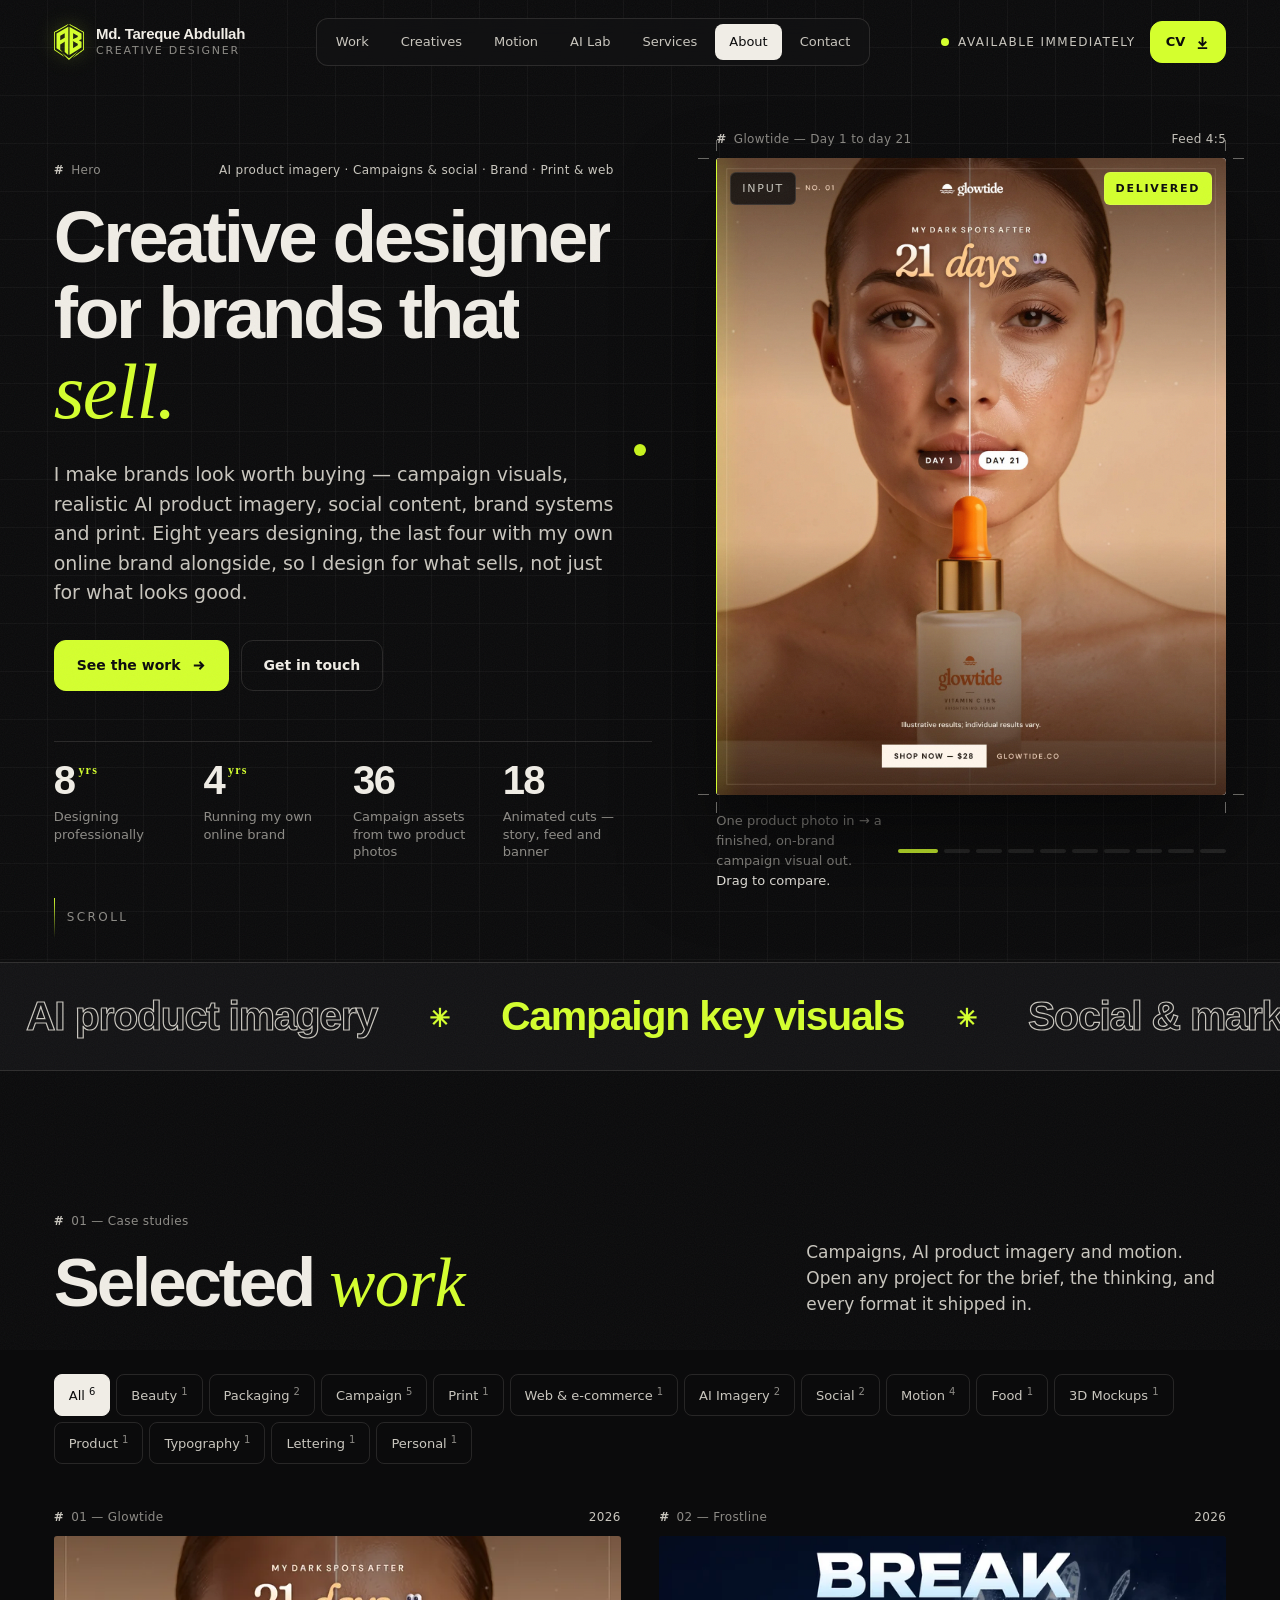
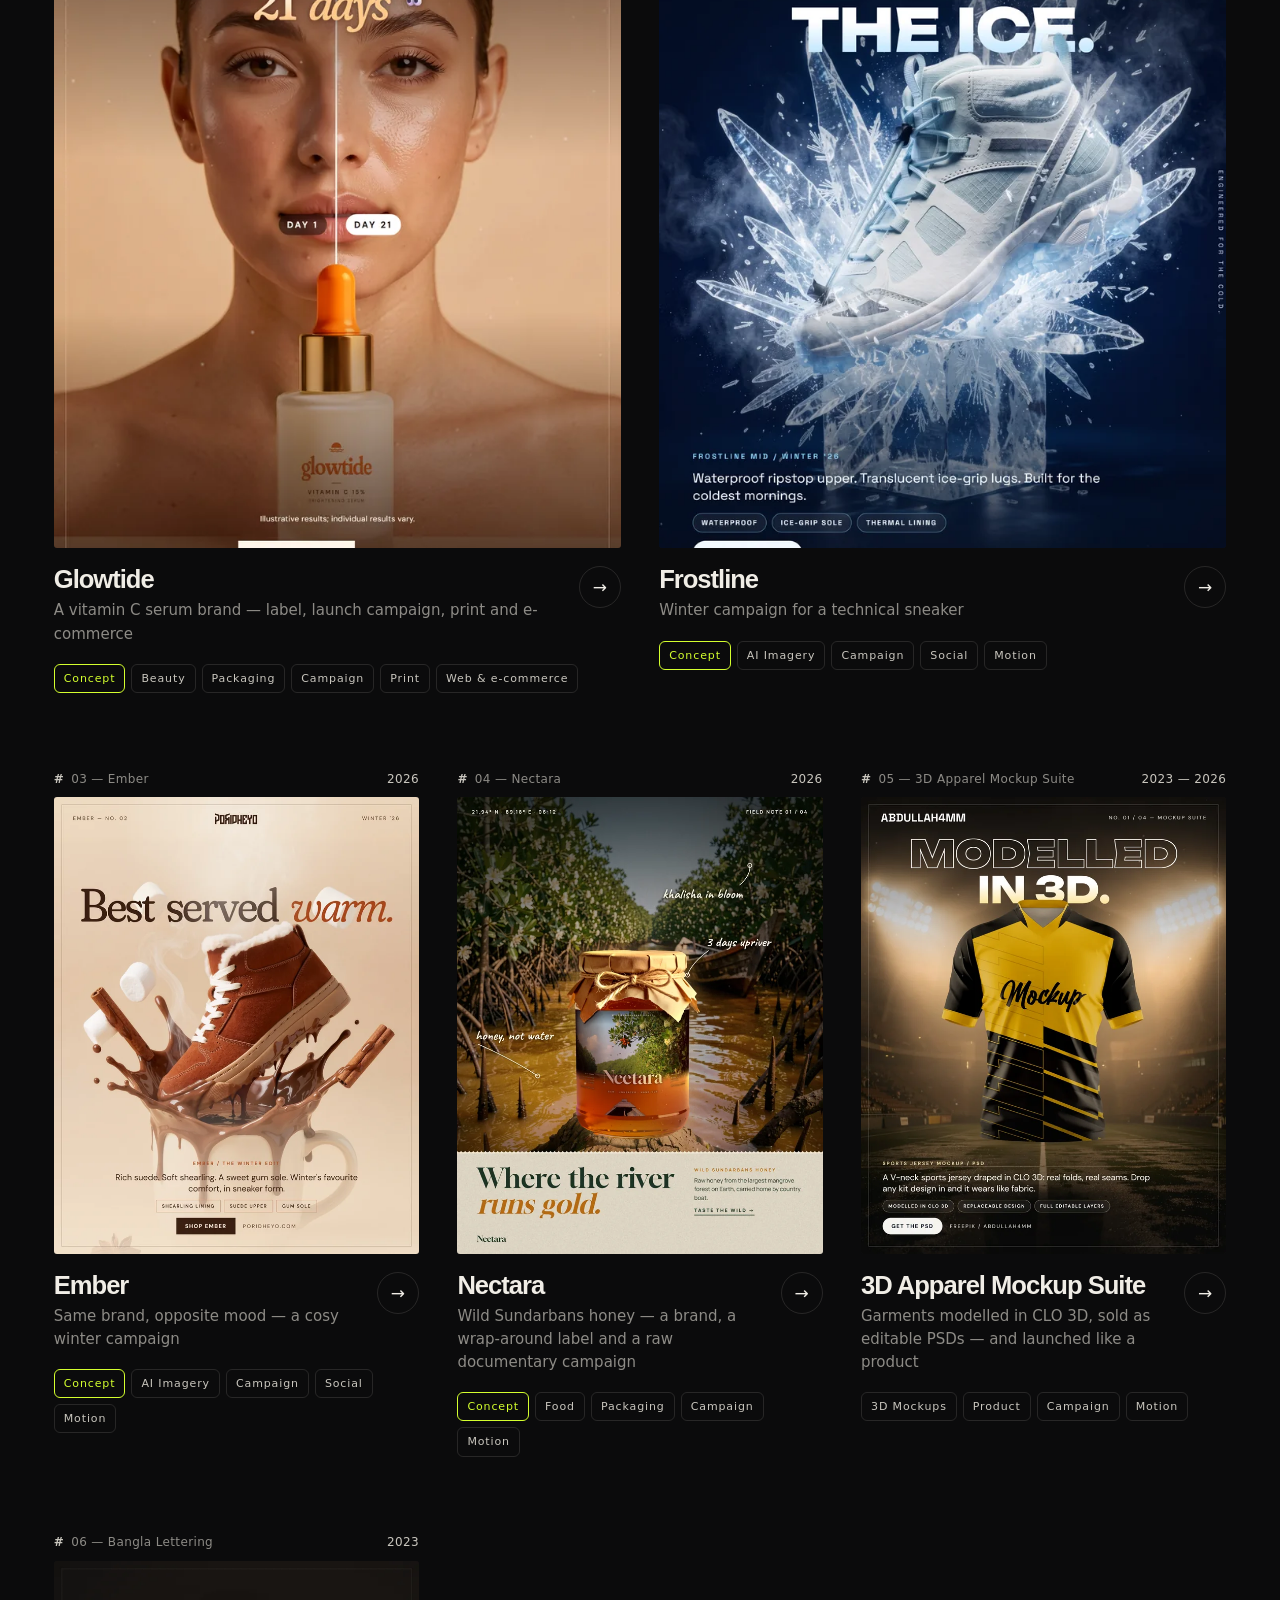
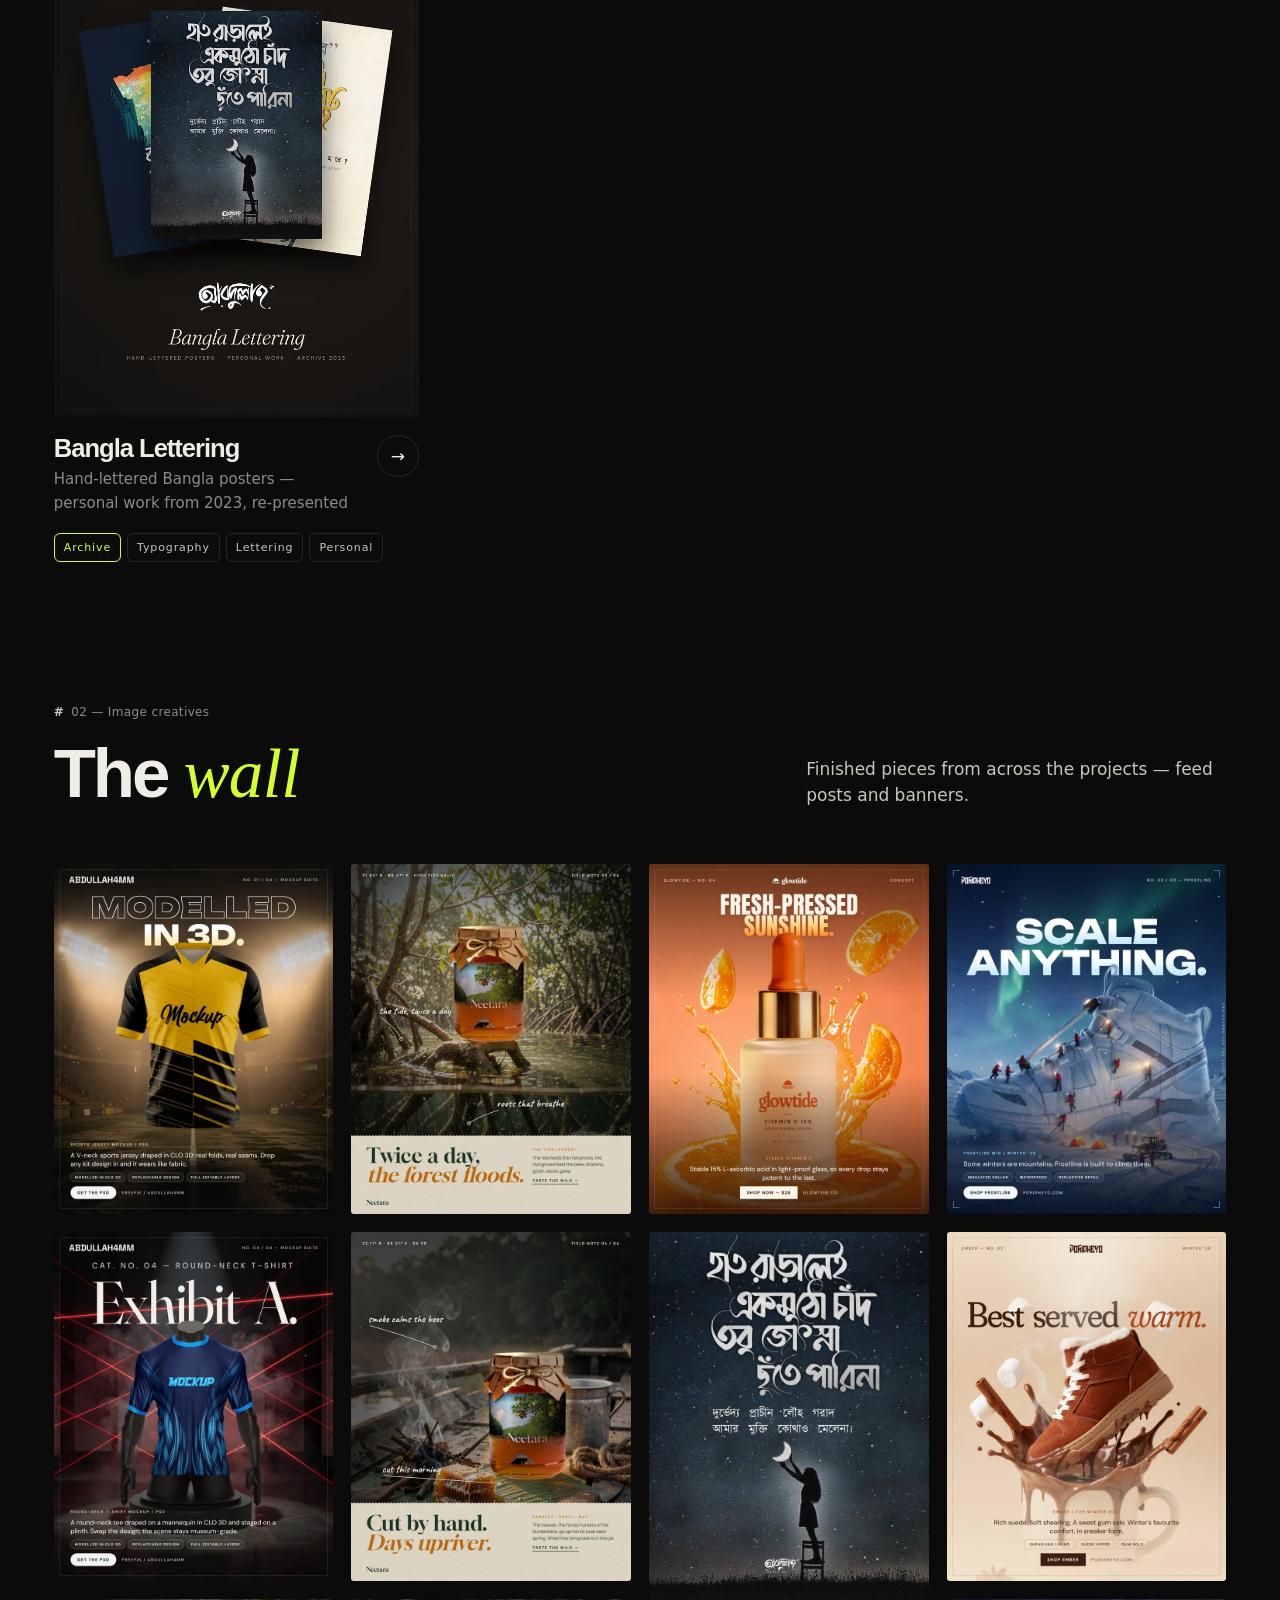
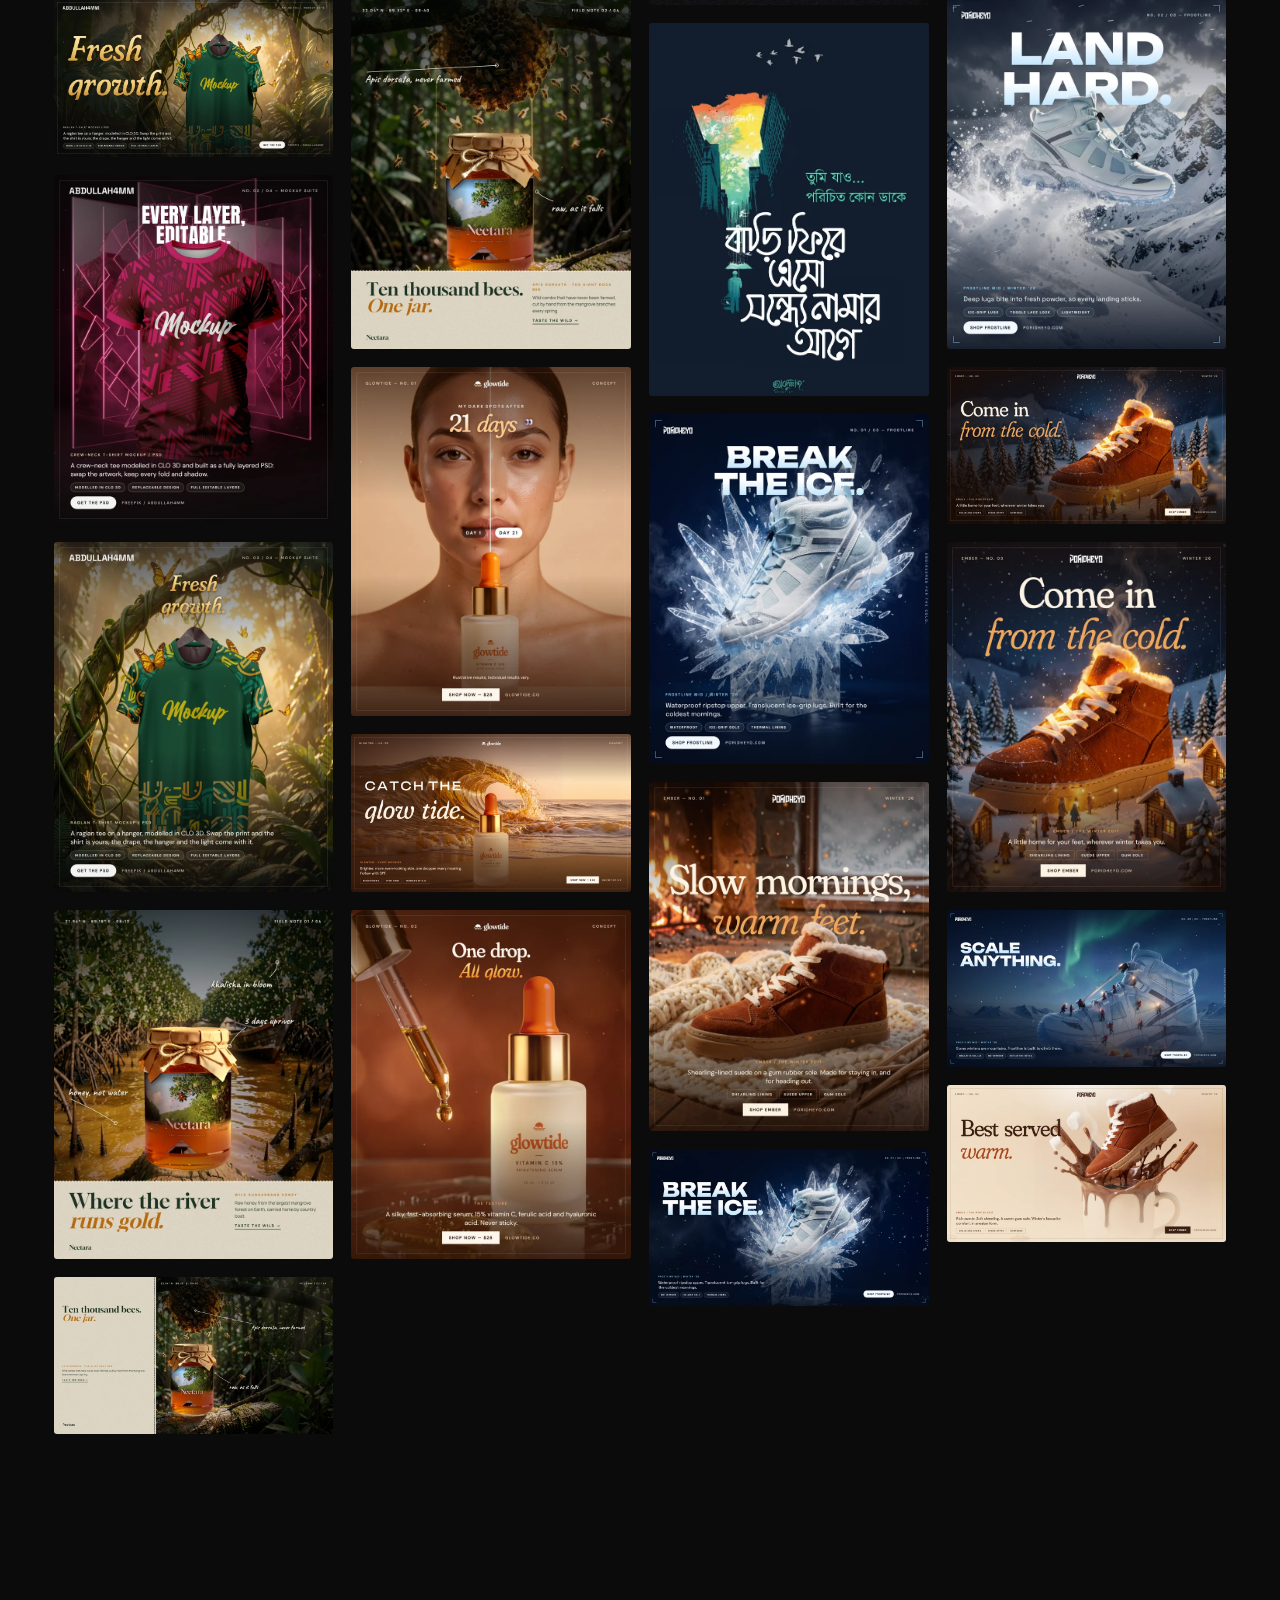
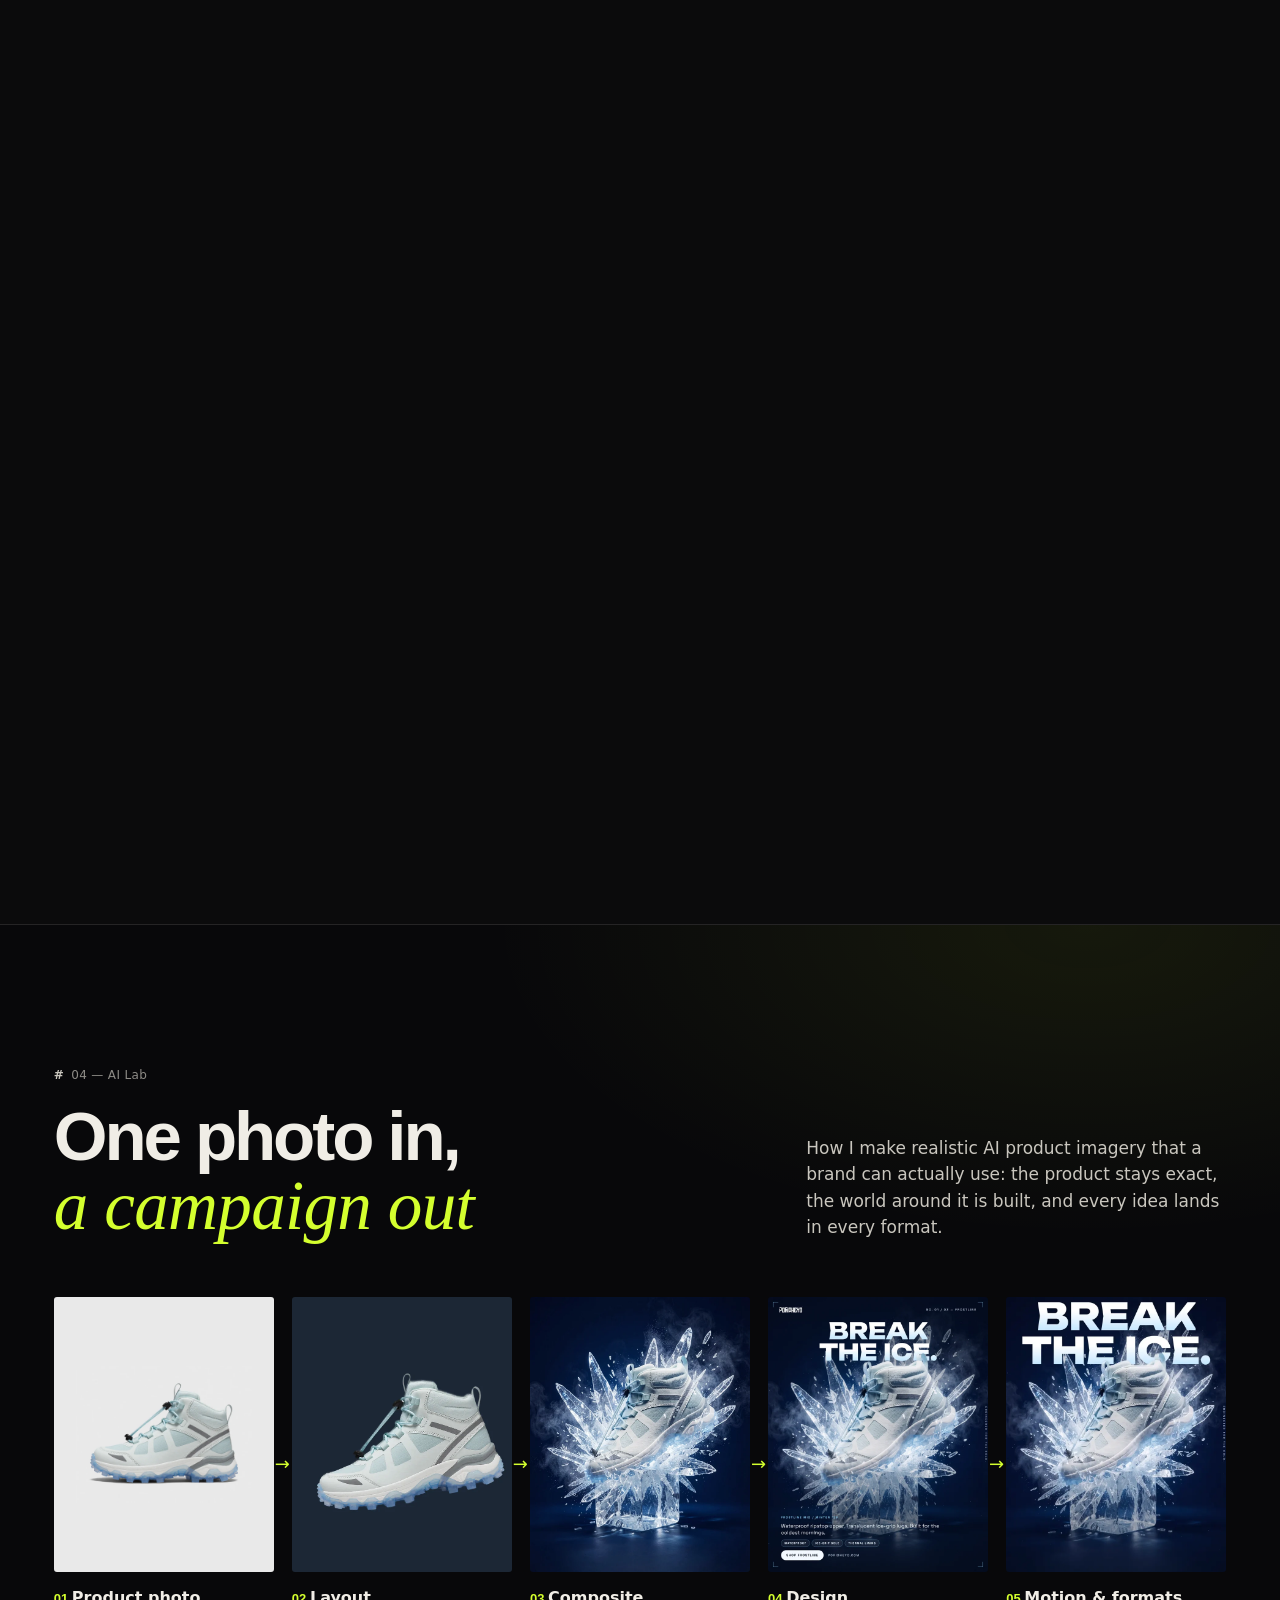
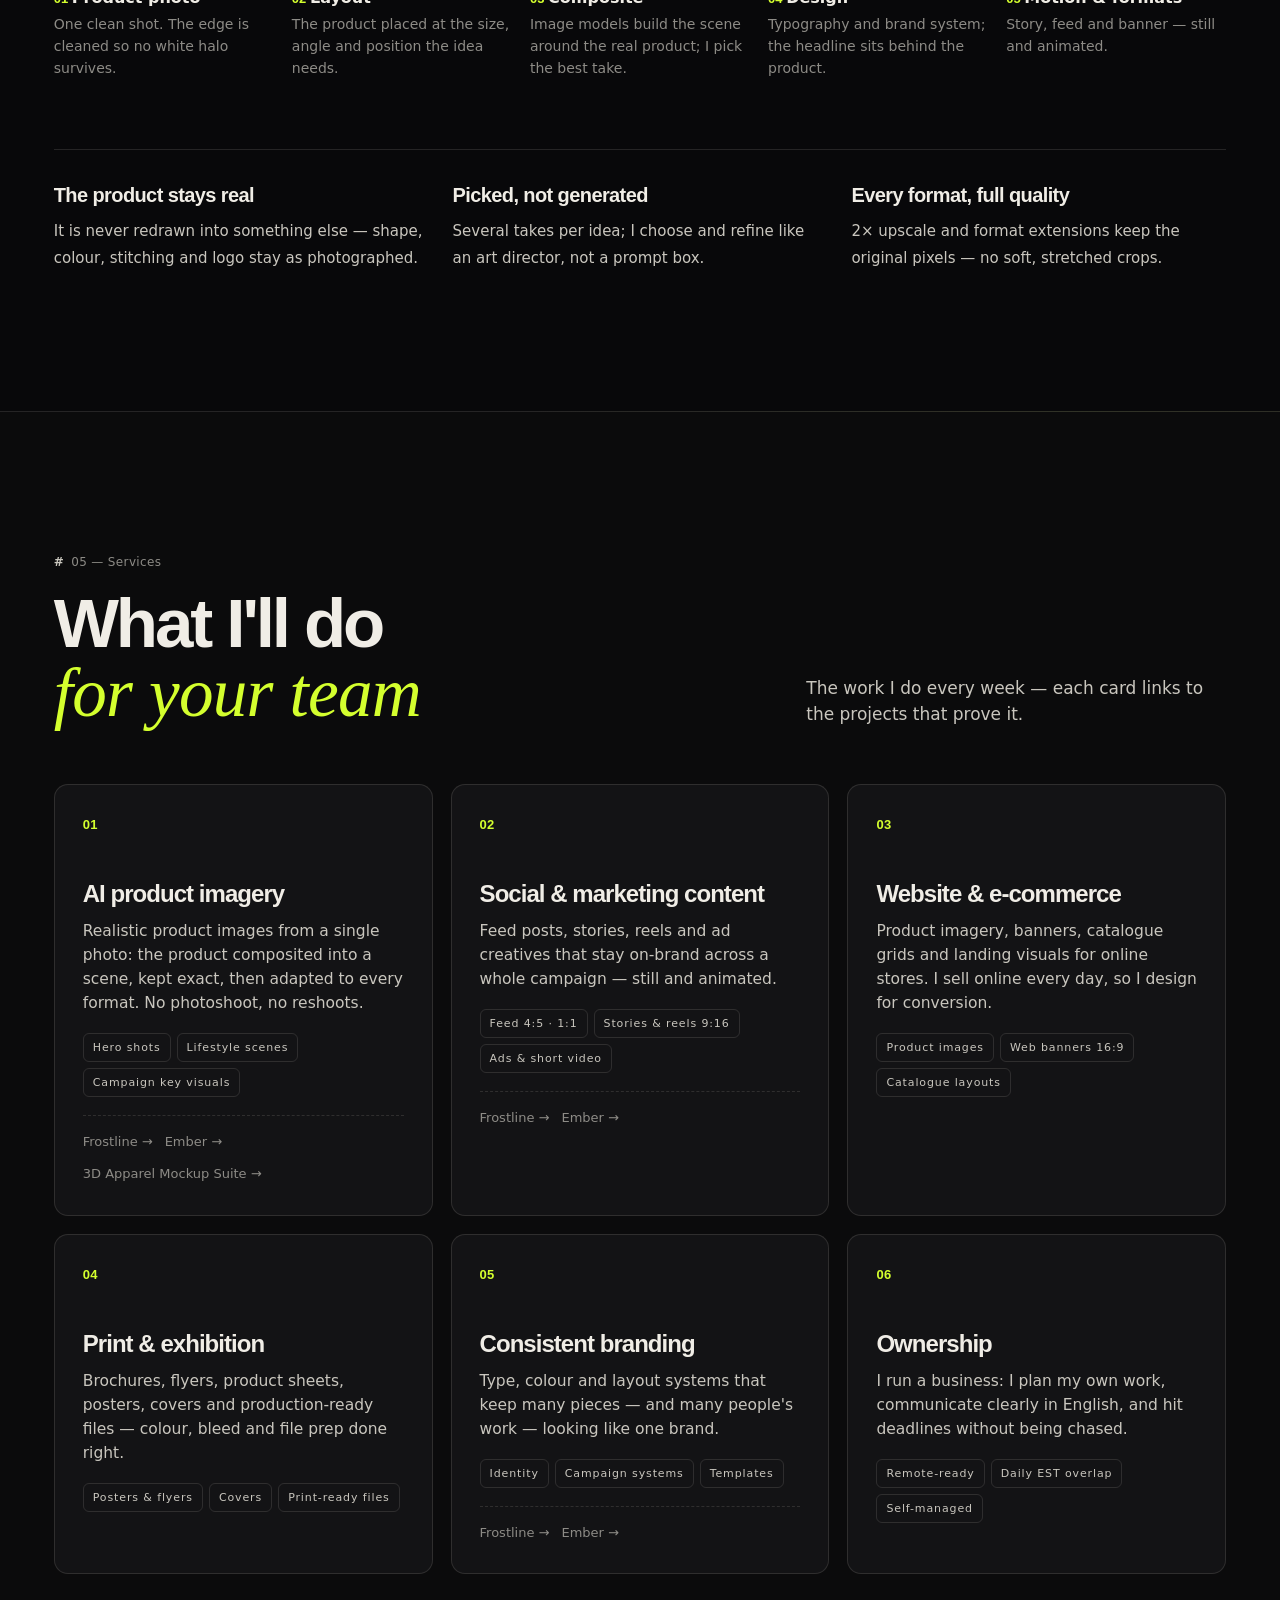
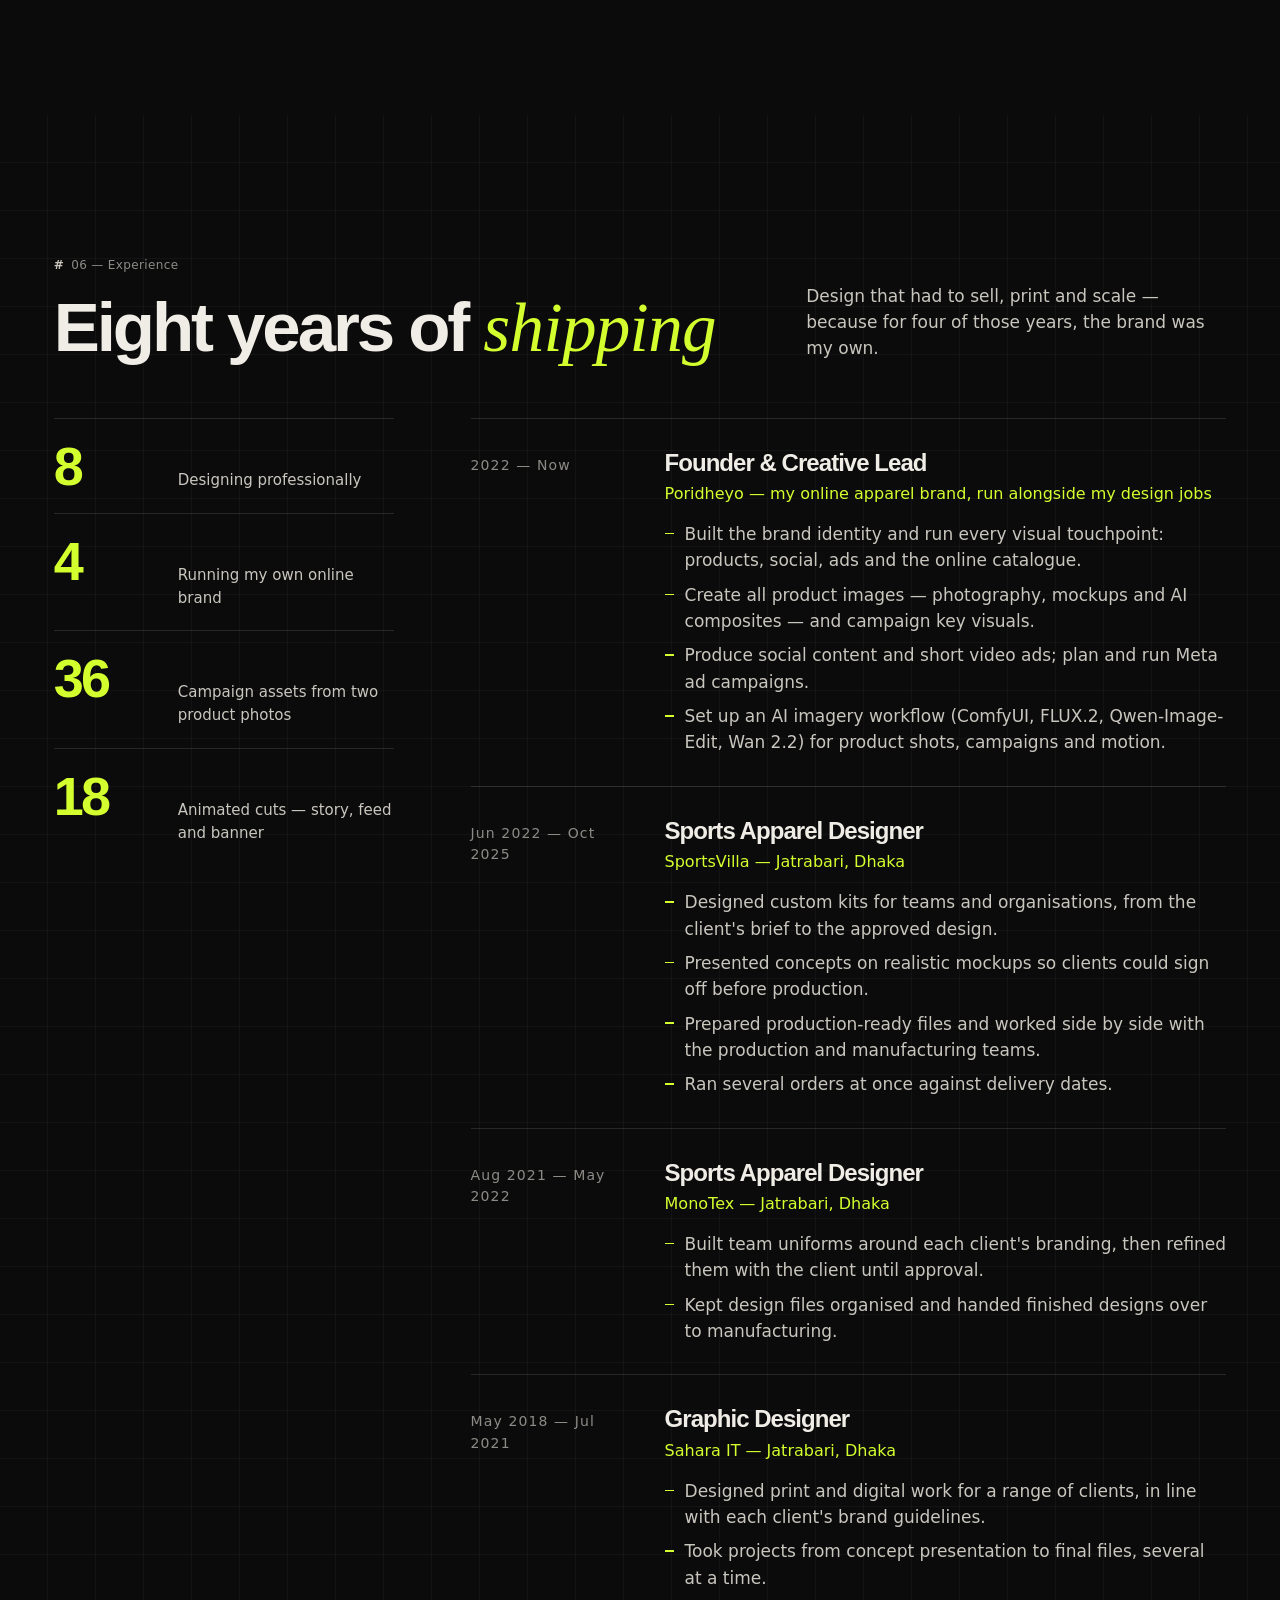
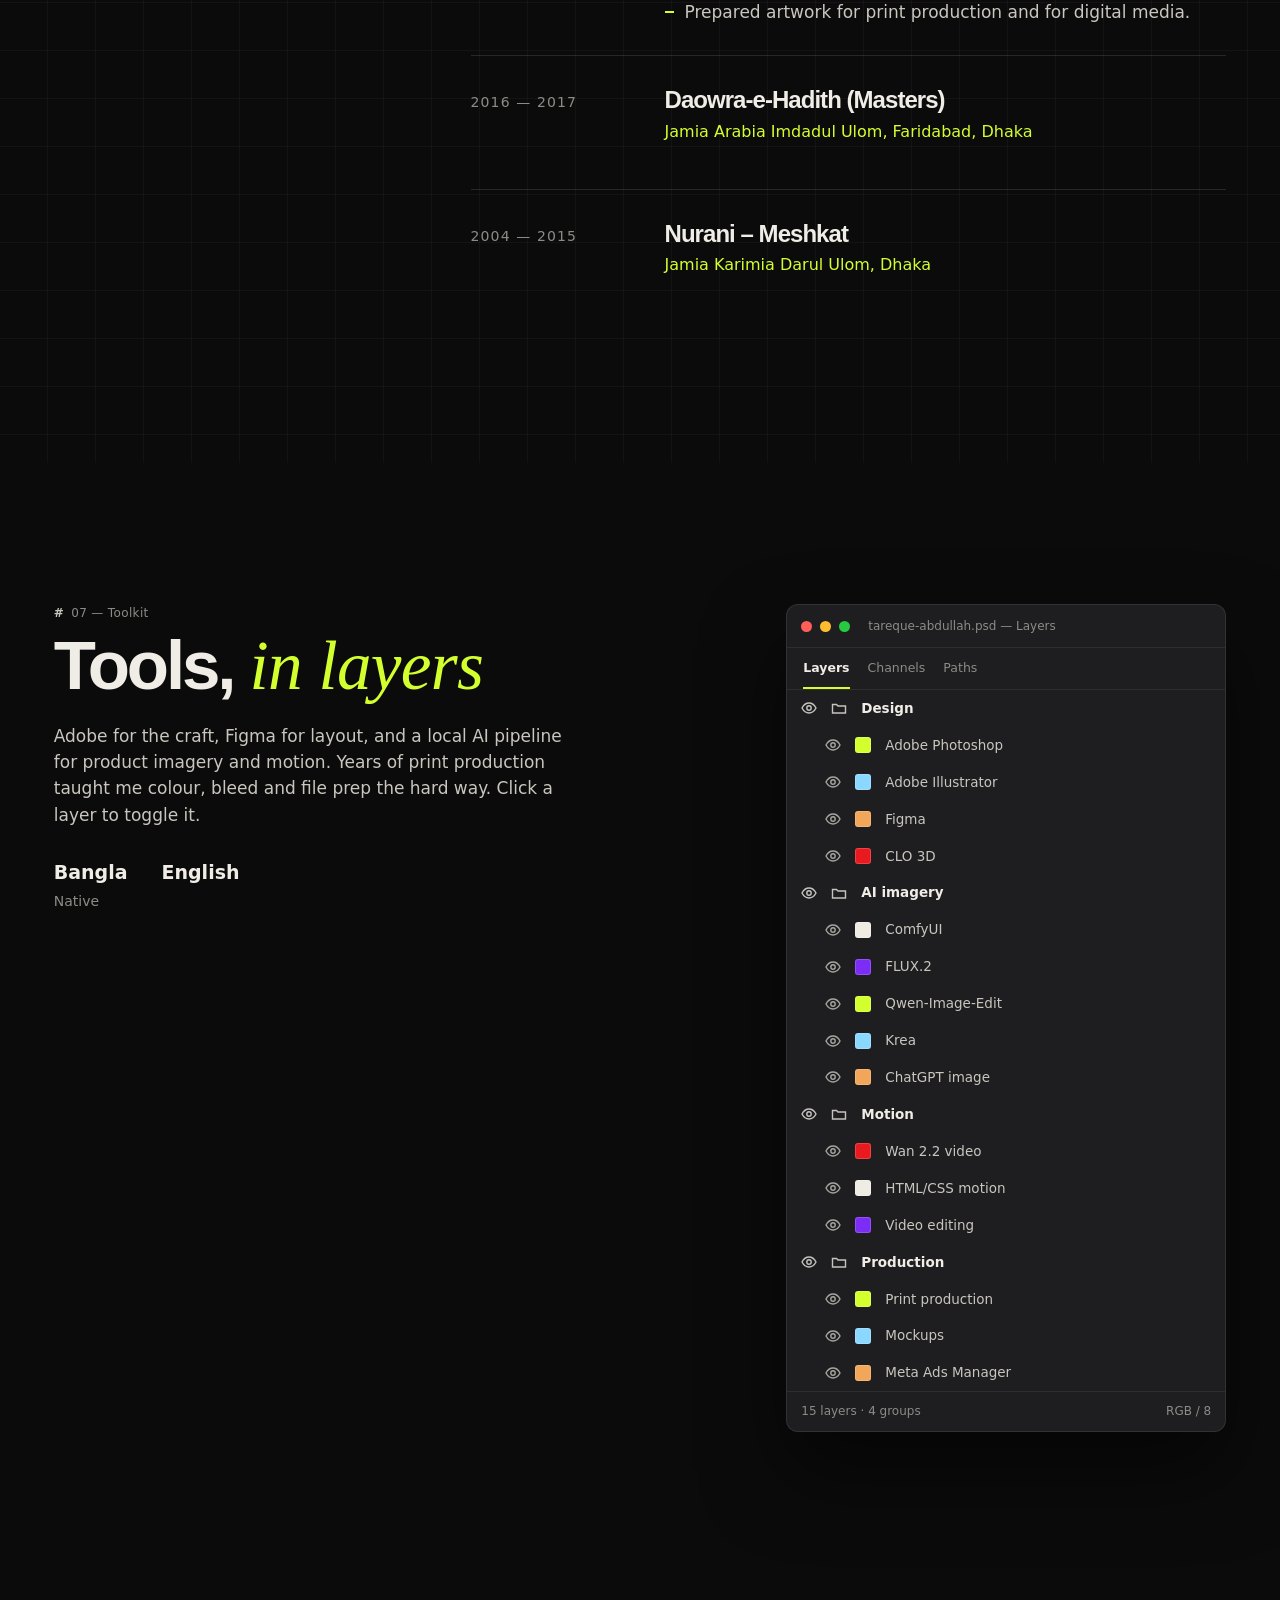
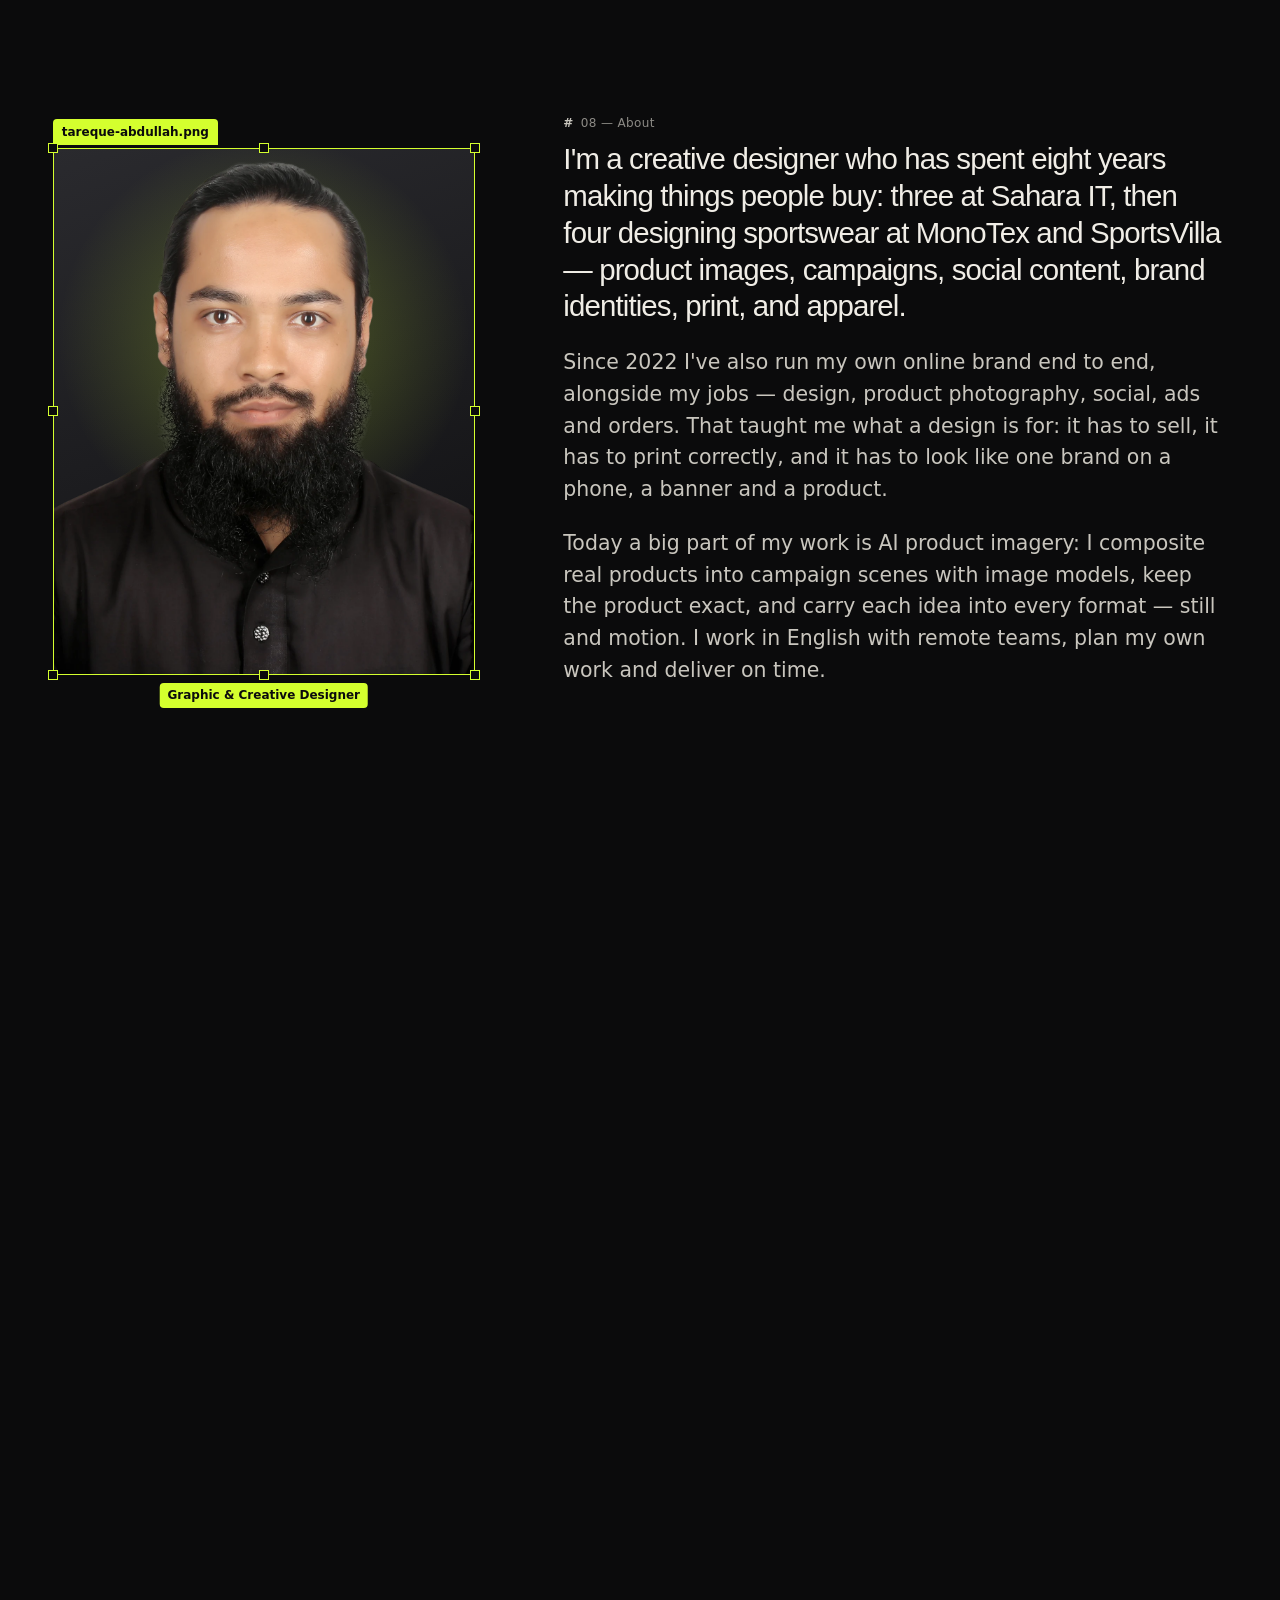
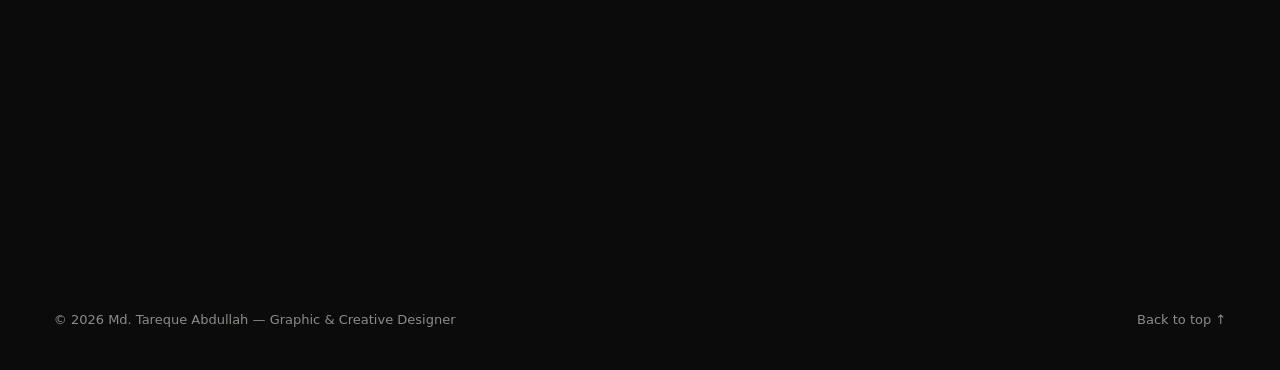
==== commit 37c68436: "Version the data and script URLs so a fix shows without waiting out the 10-minute cache Co-Authored-" ====
--- a/index.html
+++ b/index.html
@@ -184,8 +184,8 @@
   <footer class="f"><span>© <span id="yr"></span> <span data-site="name"></span> — <span data-site="roleLong"></span></span><span id="flinks"></span><a href="#top">Back to top ↑</a></footer>
   <div class="lightbox" id="lightbox"></div>
 
-  <script src="data/site.js"></script>
-  <script src="data/projects.js"></script>
-  <script src="assets/js/main.js"></script>
+  <script src="data/site.js?v=202610141941"></script>
+  <script src="data/projects.js?v=202610141941"></script>
+  <script src="assets/js/main.js?v=202610141941"></script>
 </body>
 </html>
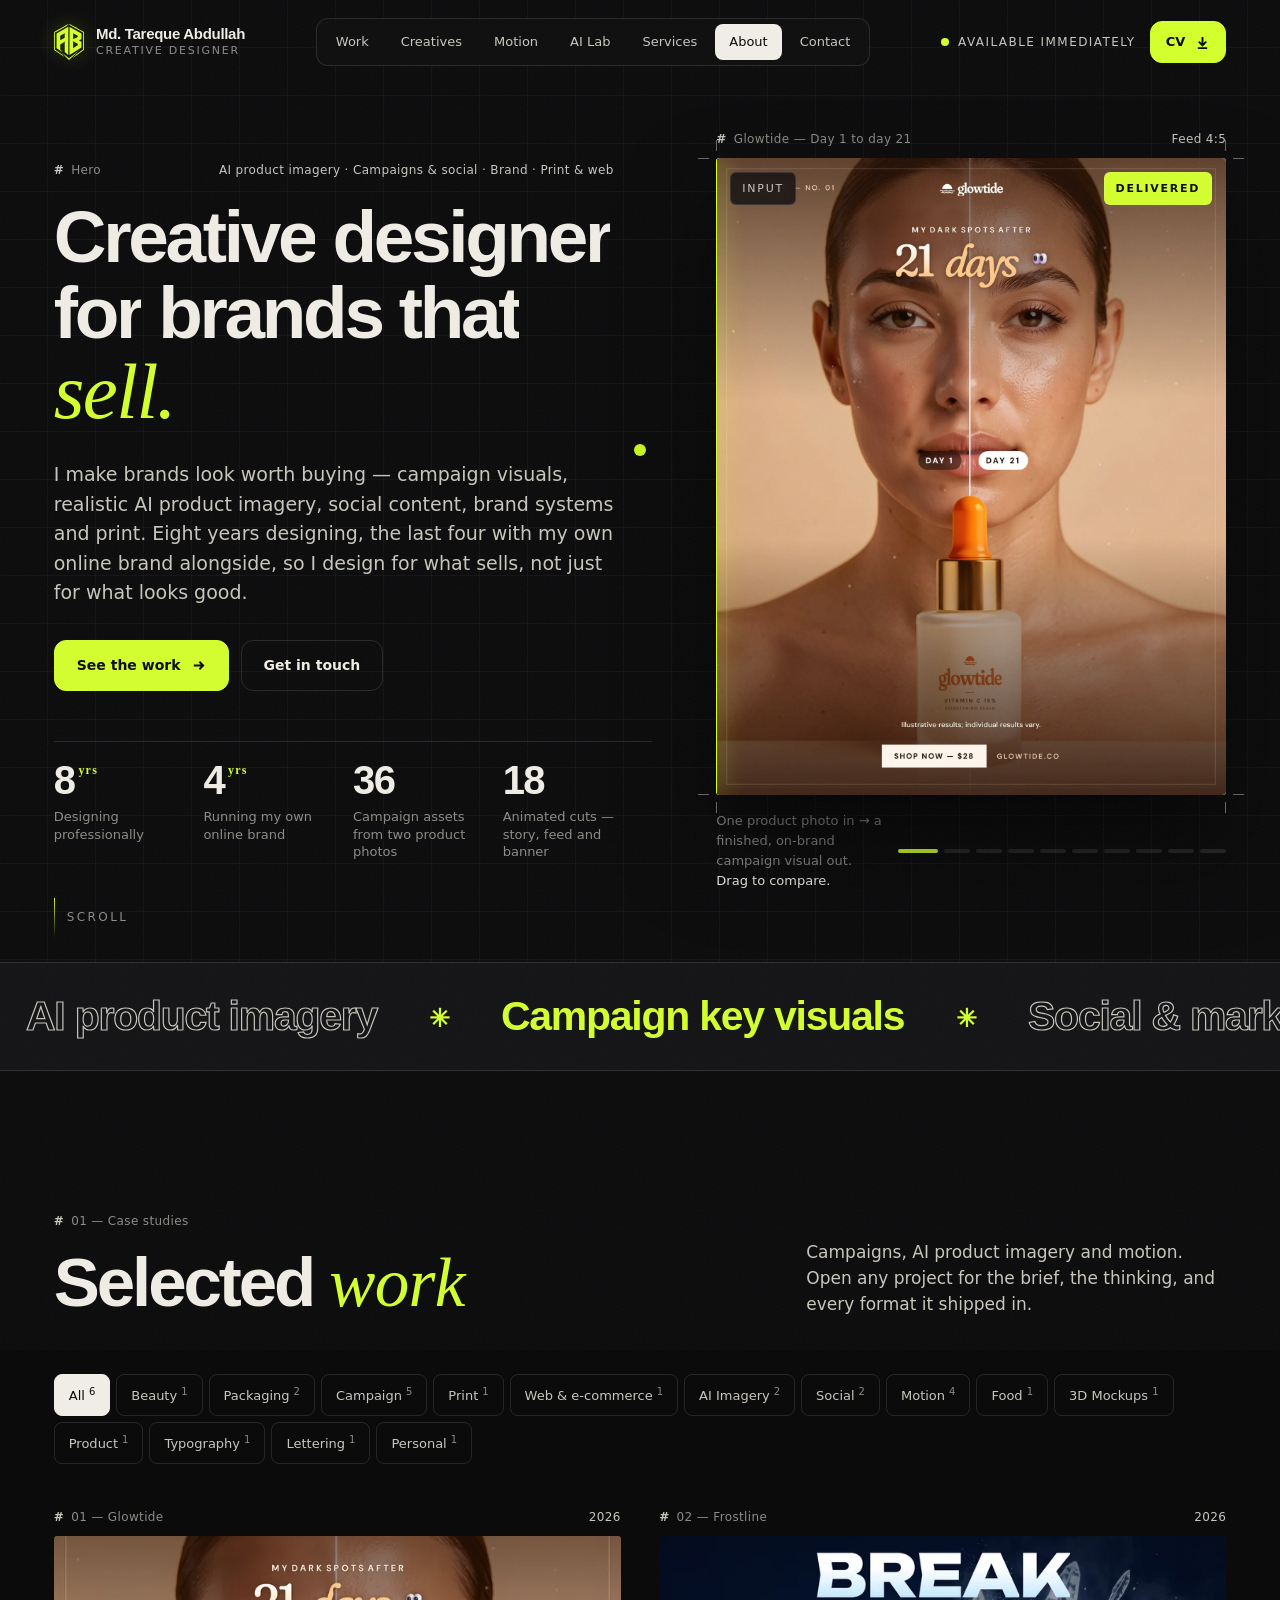
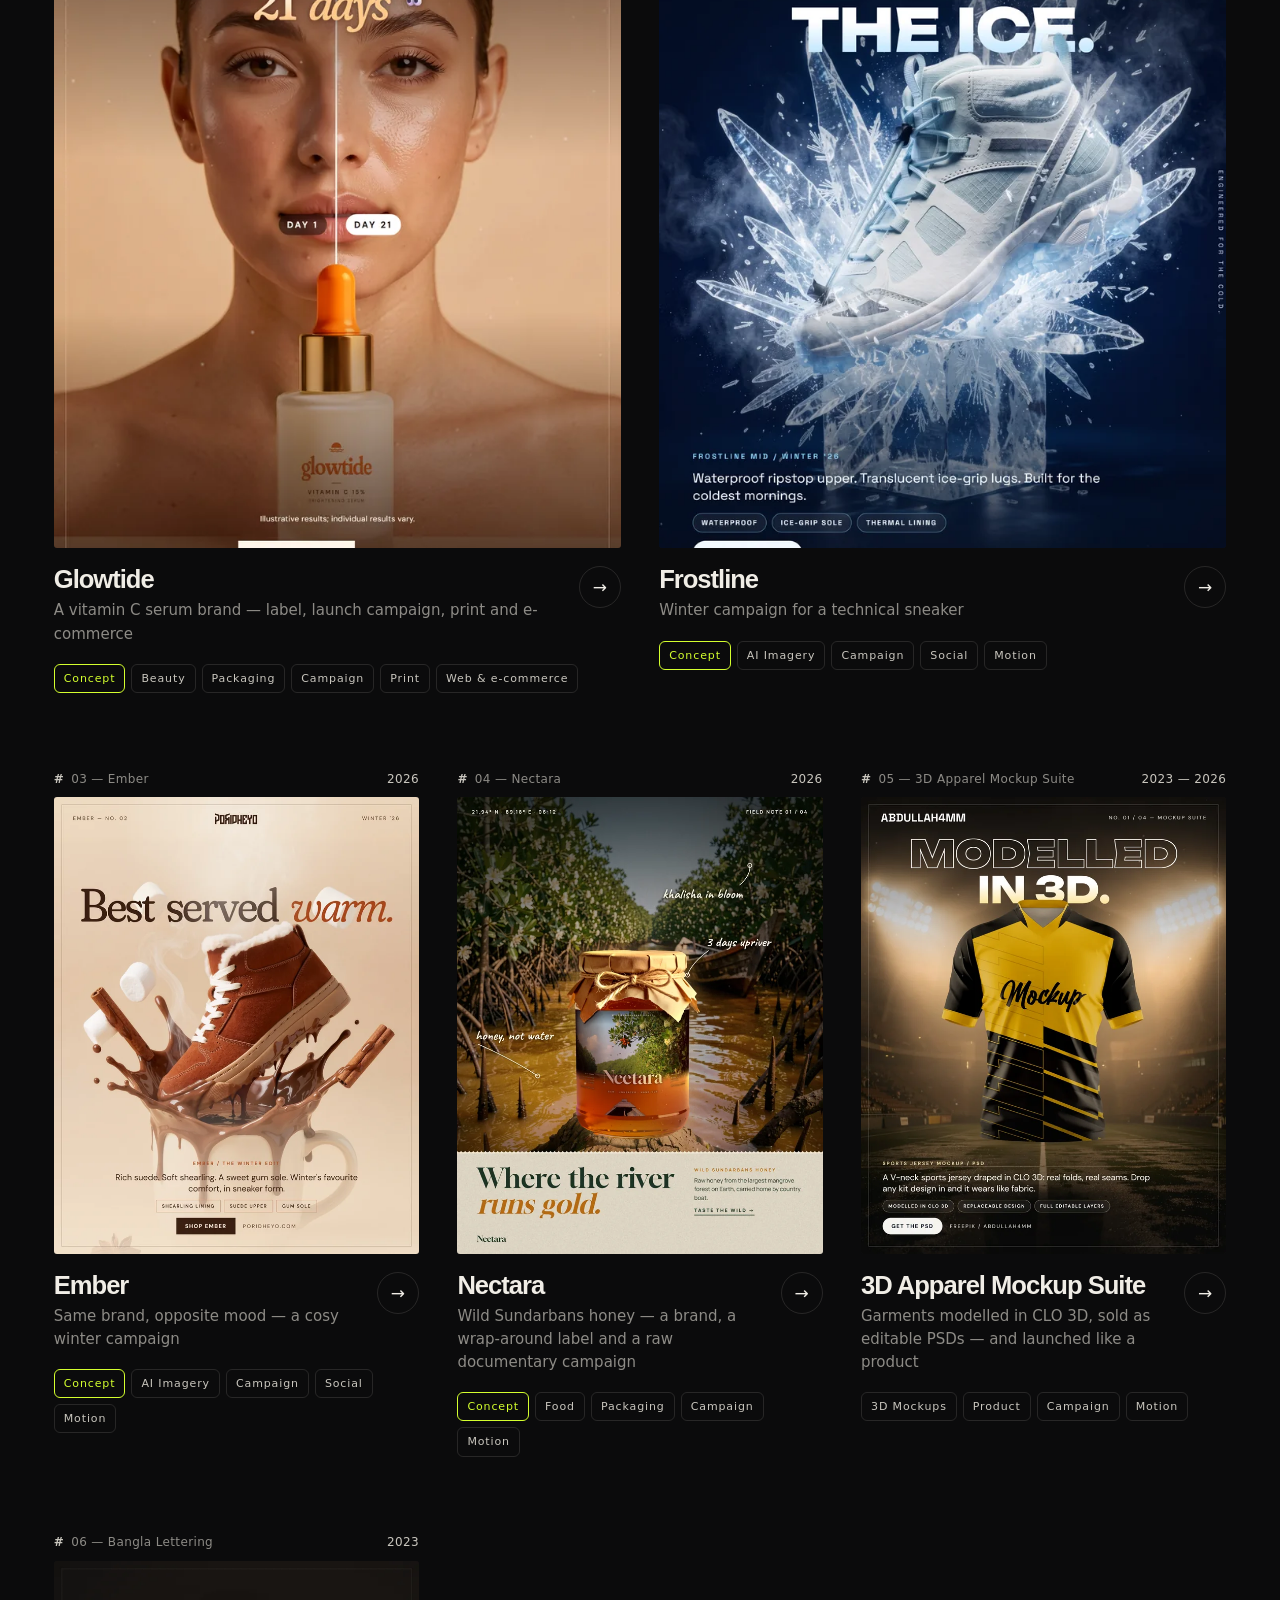
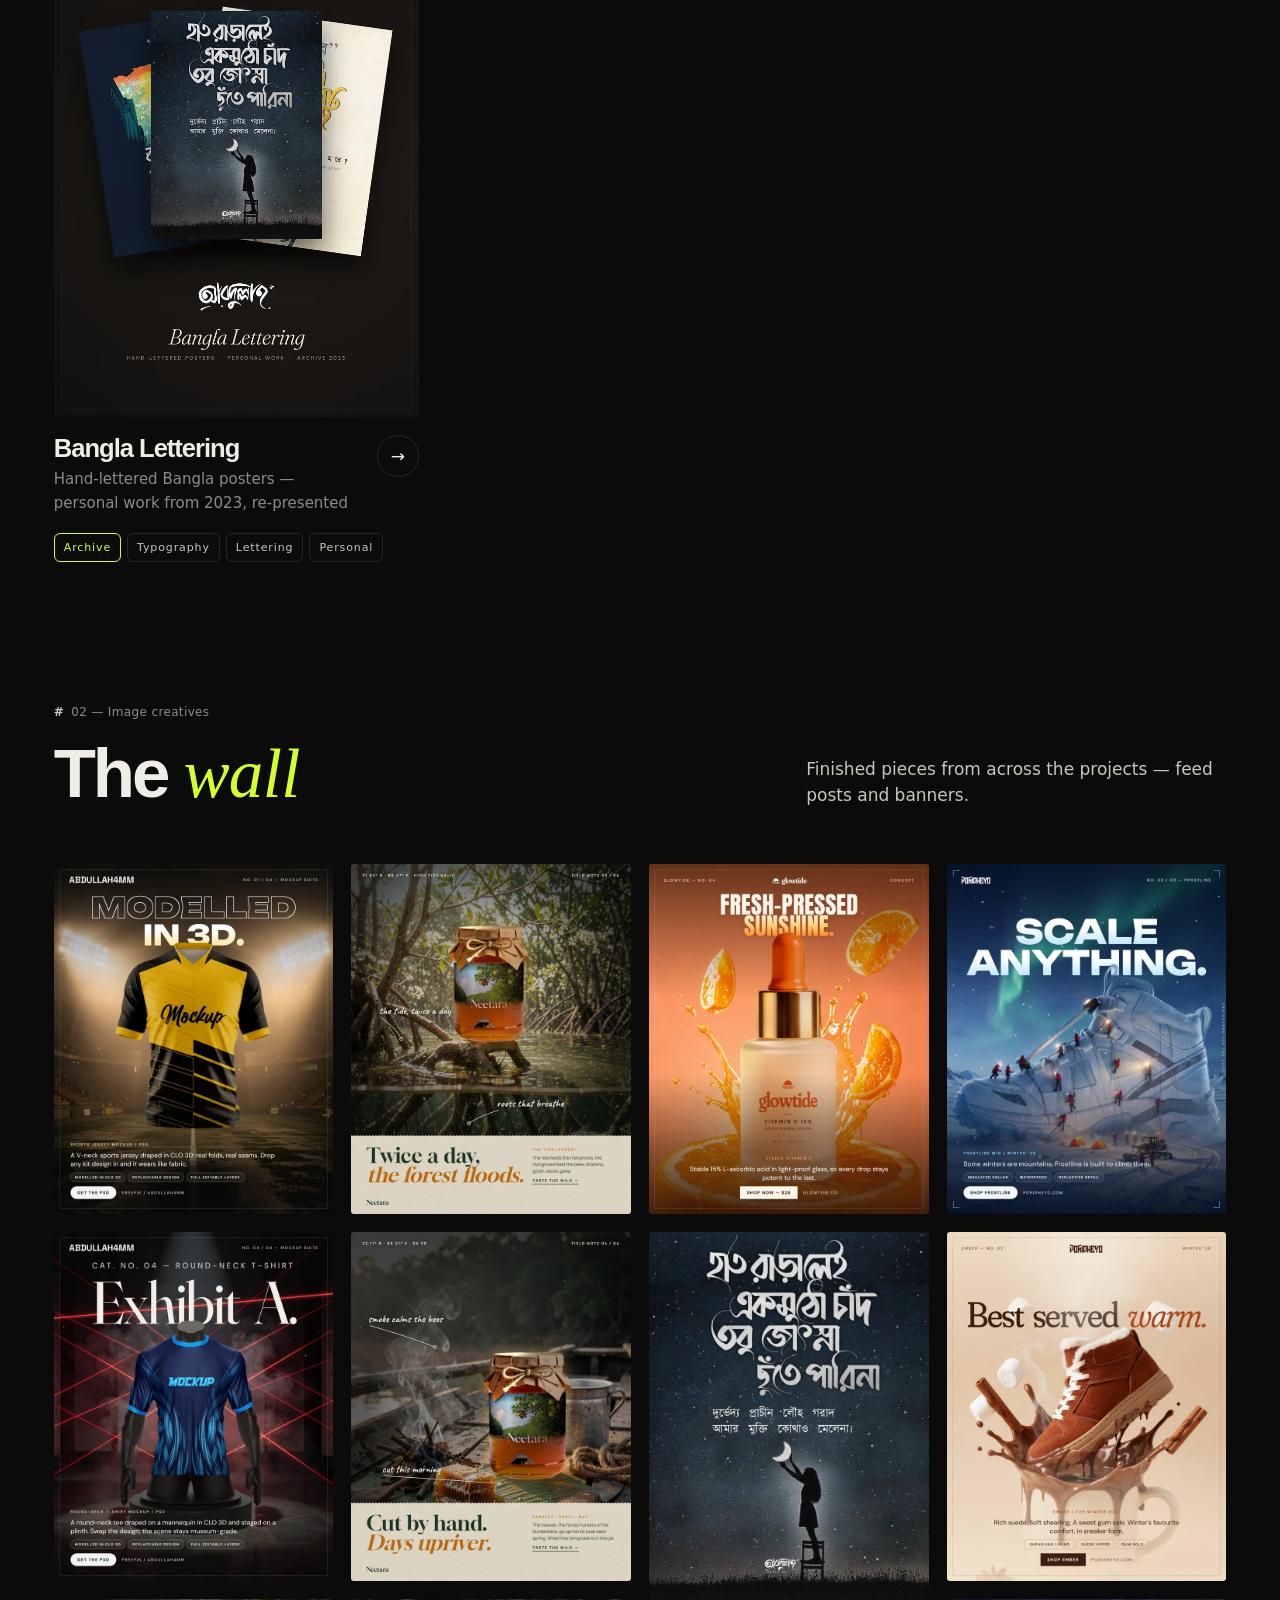
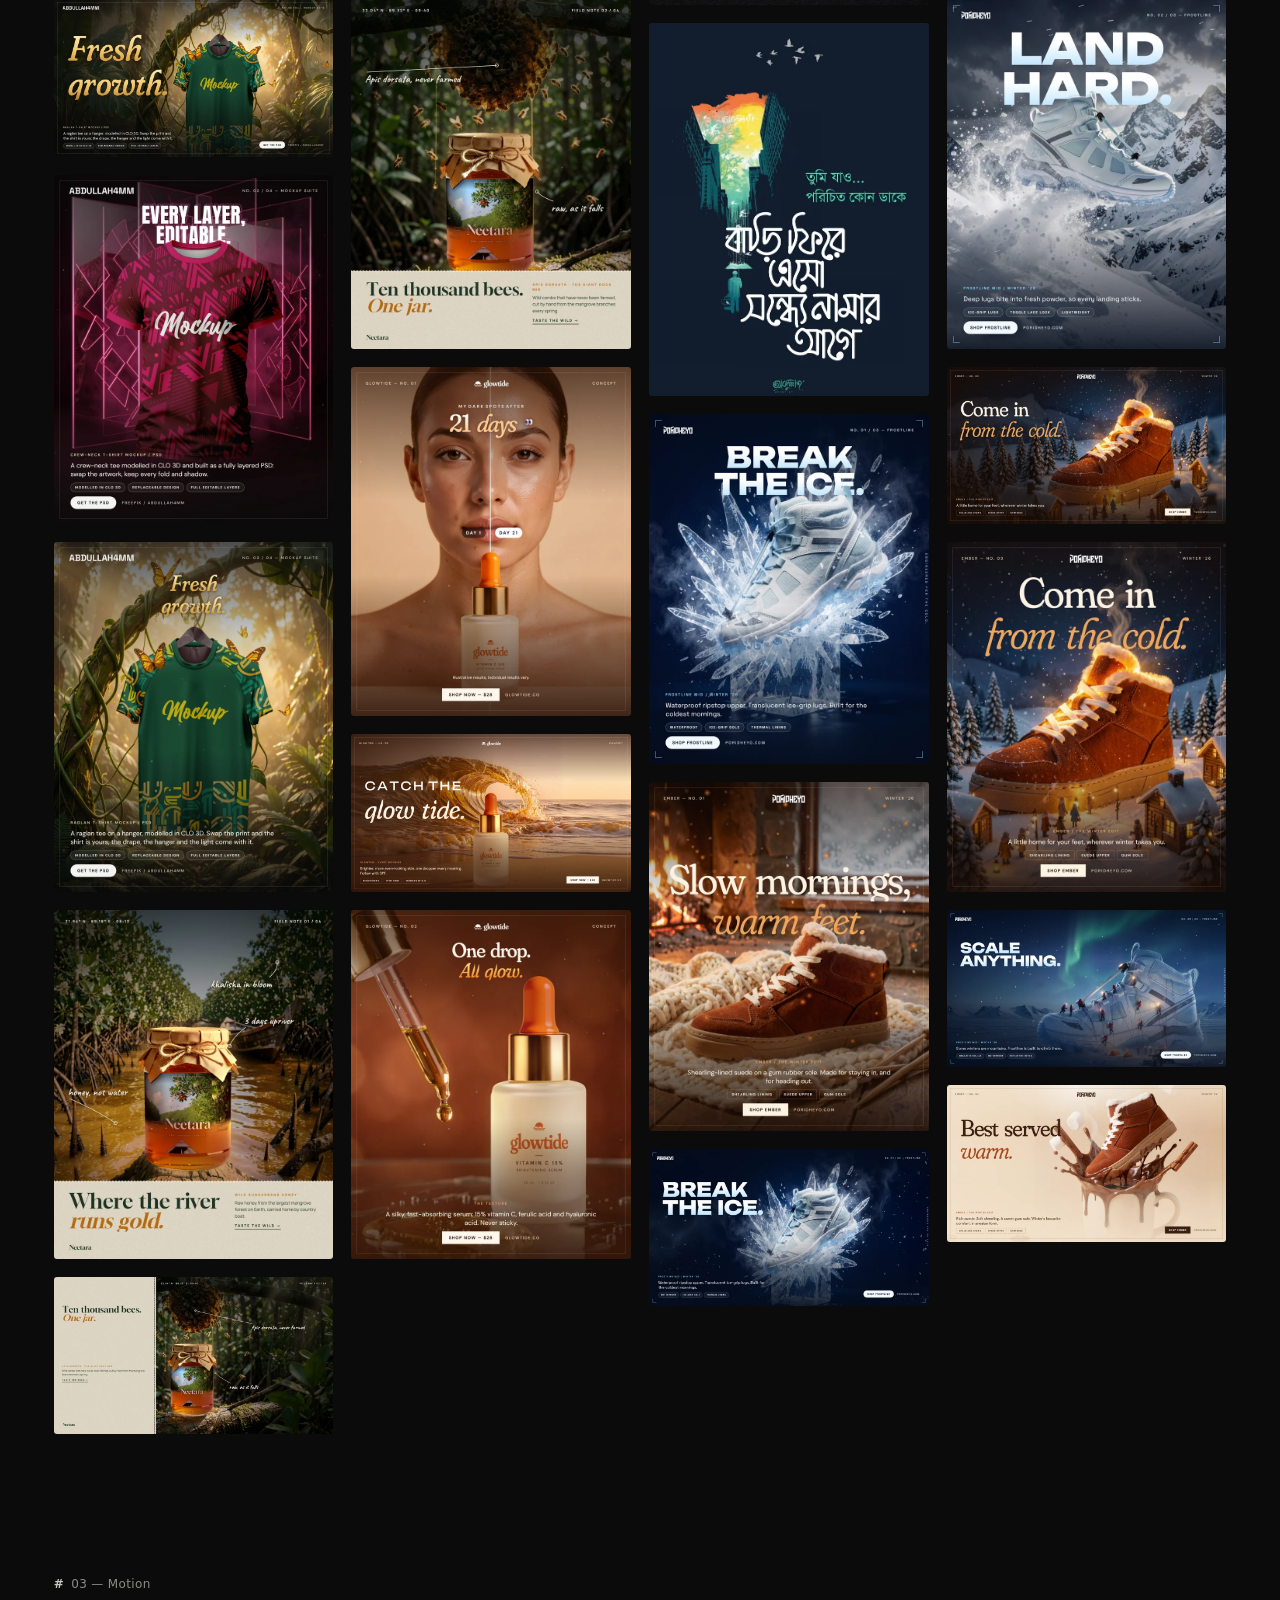
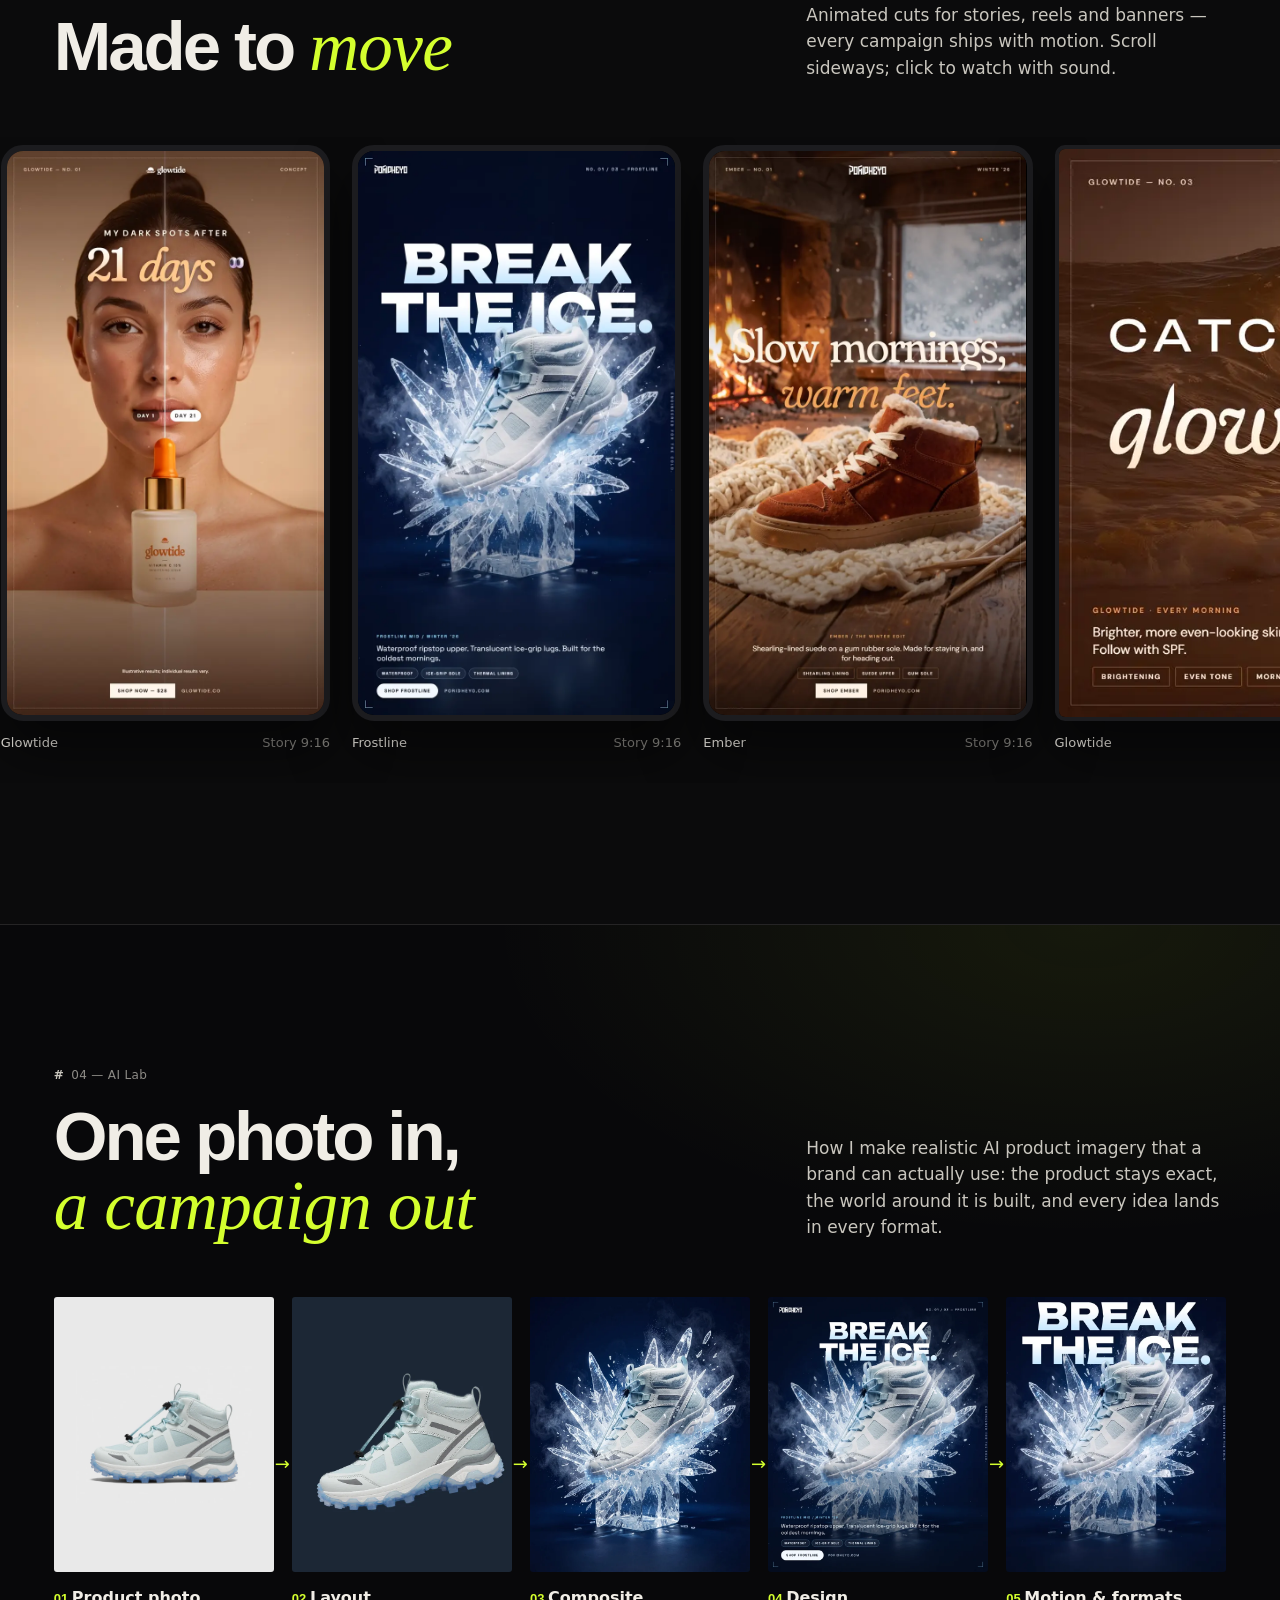
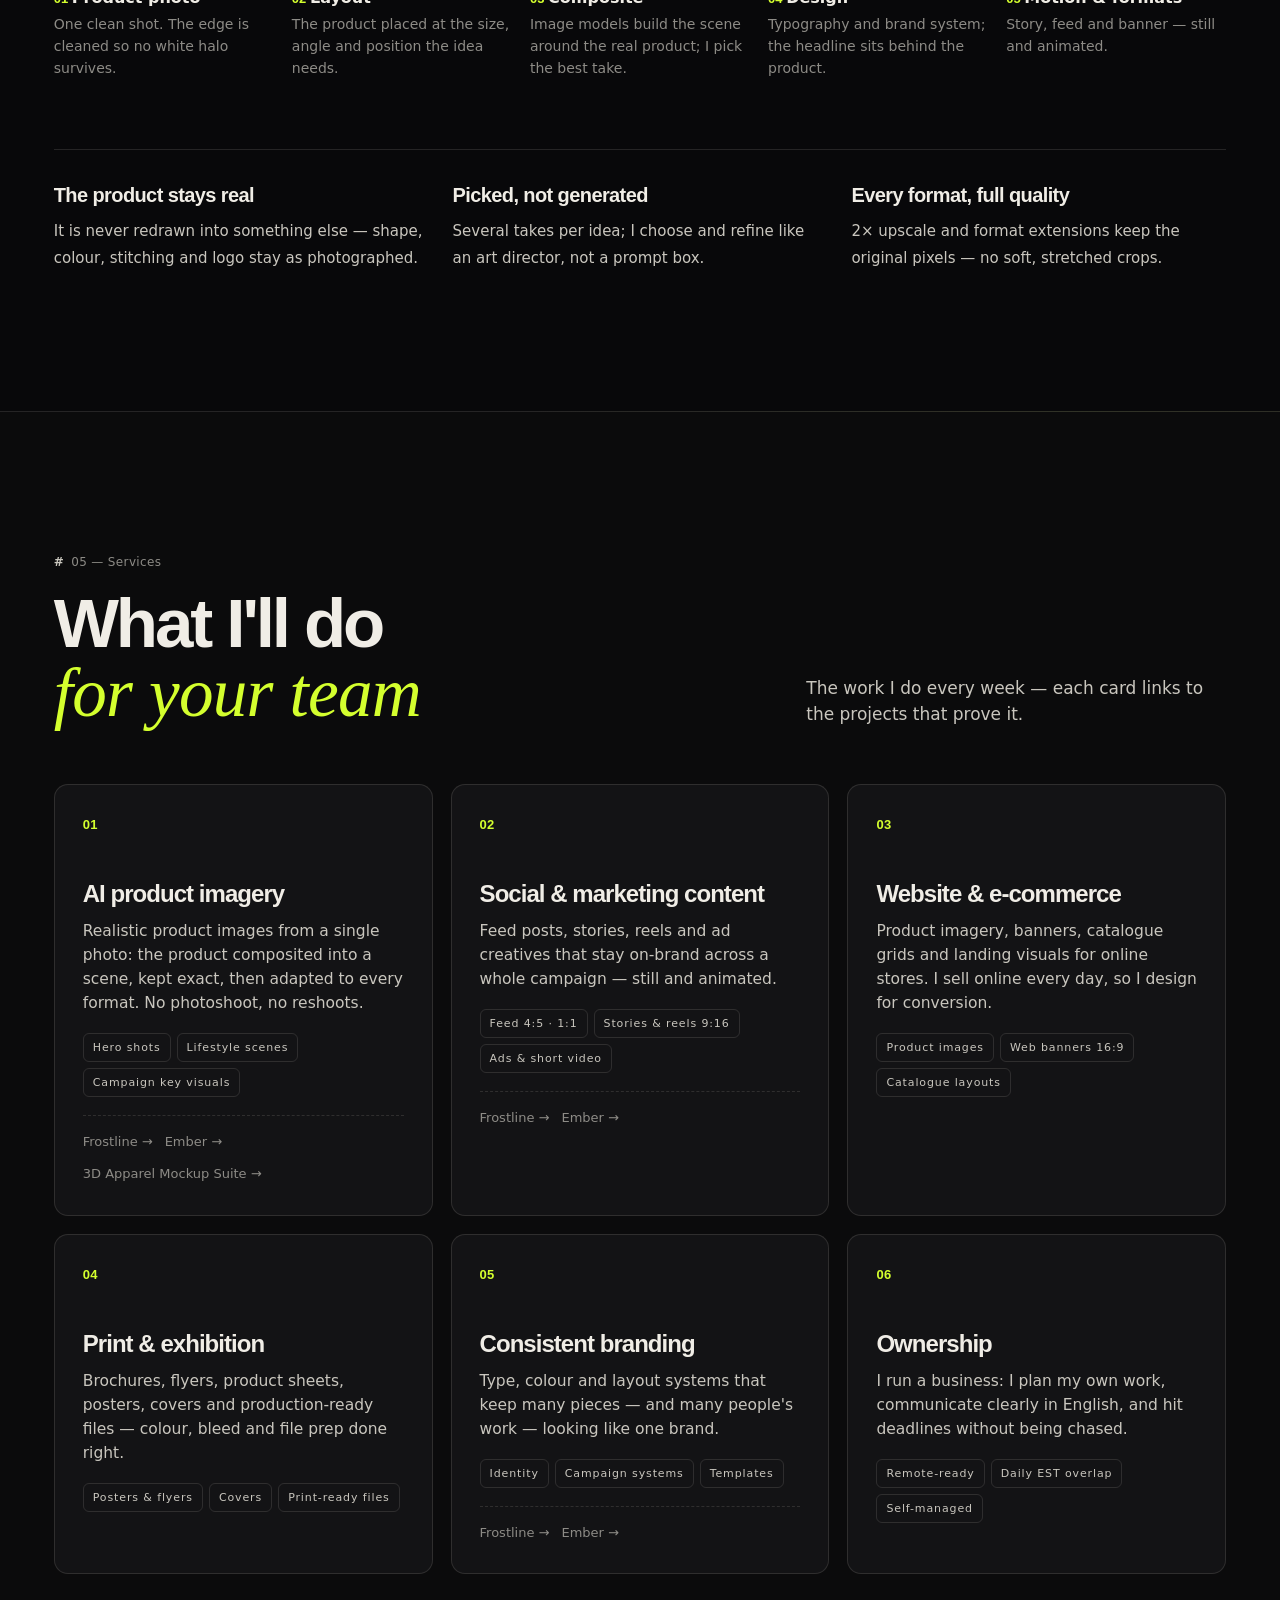
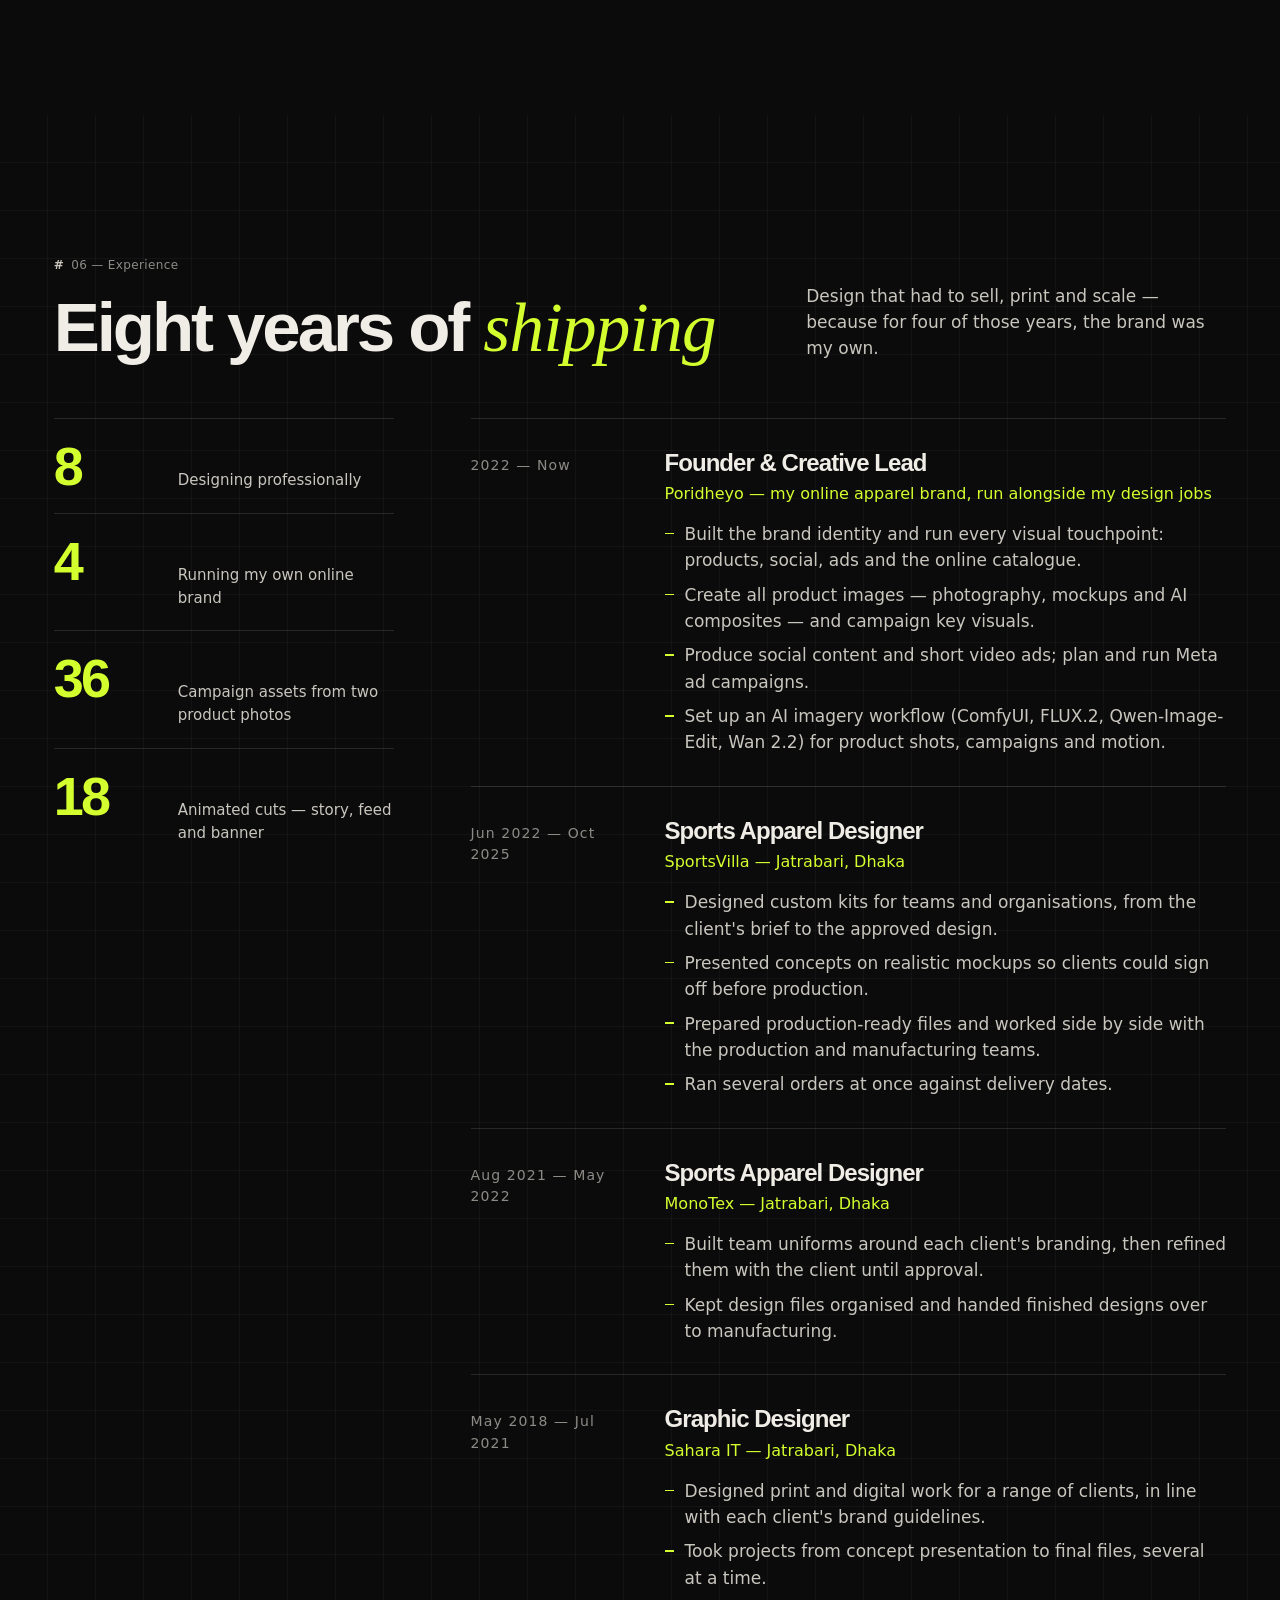
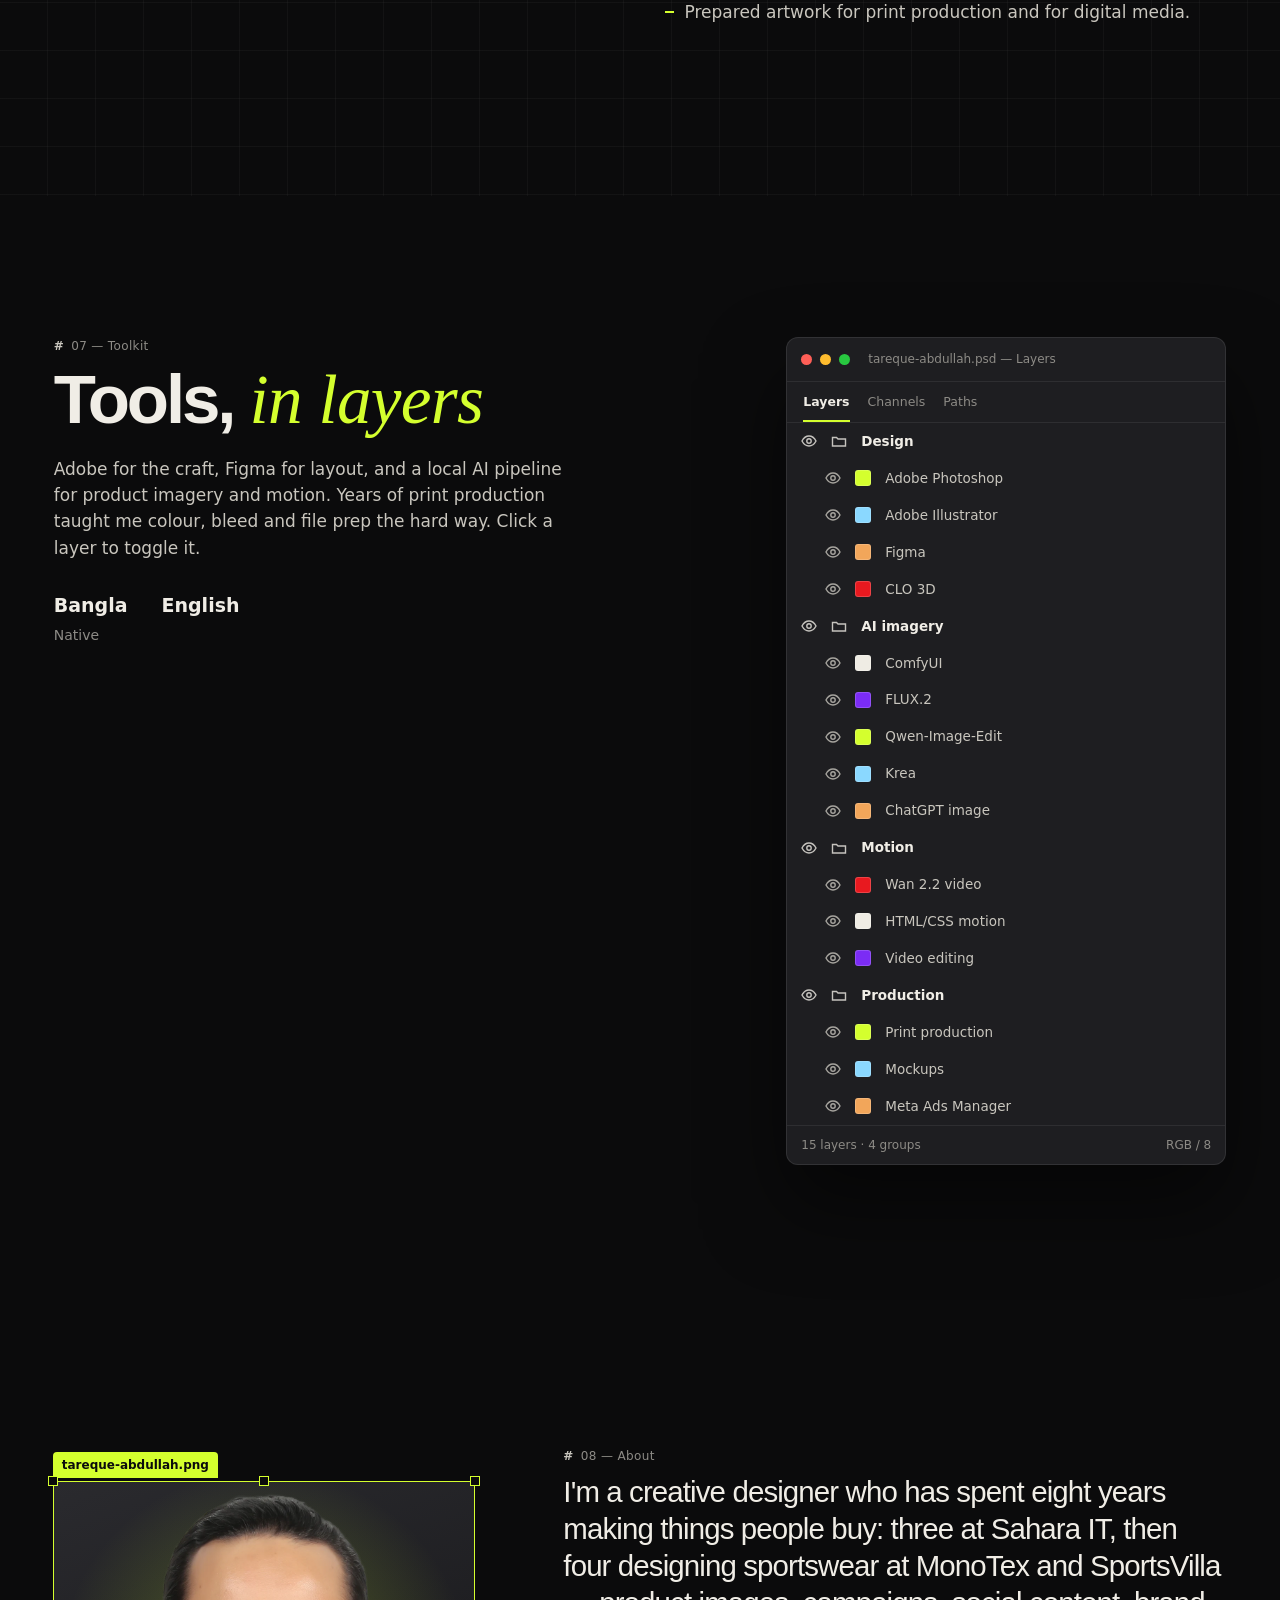
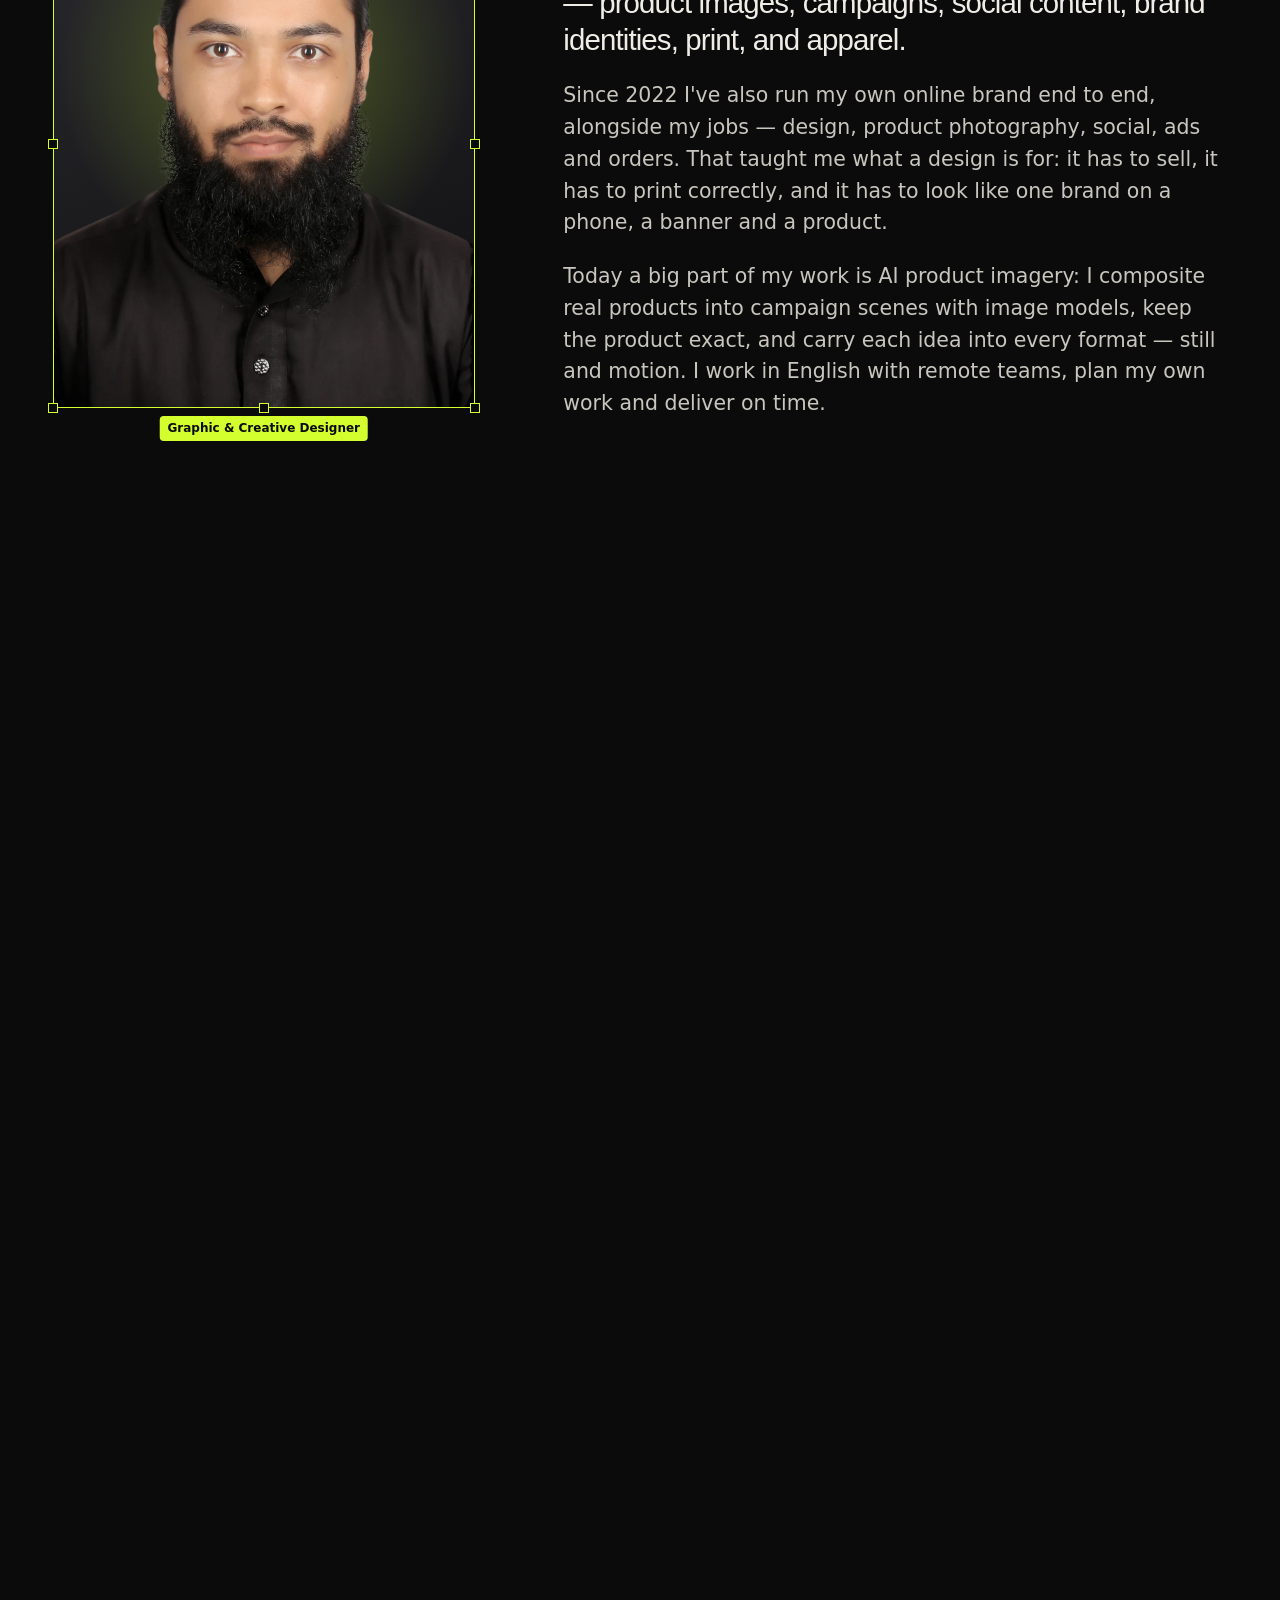
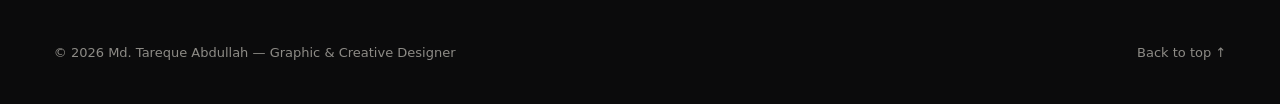
==== commit f3e84196: "Experience shows jobs only; education stays on the CV The timeline appended the education entries af" ====
--- a/index.html
+++ b/index.html
@@ -10,7 +10,7 @@
   <meta property="og:image" content="assets/img/frostline/ice_landscape.webp">
   <meta name="theme-color" content="#0b0b0c">
   <link rel="icon" type="image/svg+xml" href="assets/img/favicon.svg">
-  <link rel="stylesheet" href="assets/css/style.css">
+  <link rel="stylesheet" href="assets/css/style.css?v=202610160057">
 </head>
 <body class="grain">
   <div class="cursor"><span>View</span></div>
@@ -184,8 +184,8 @@
   <footer class="f"><span>© <span id="yr"></span> <span data-site="name"></span> — <span data-site="roleLong"></span></span><span id="flinks"></span><a href="#top">Back to top ↑</a></footer>
   <div class="lightbox" id="lightbox"></div>
 
-  <script src="data/site.js?v=202610141941"></script>
-  <script src="data/projects.js?v=202610141941"></script>
-  <script src="assets/js/main.js?v=202610141941"></script>
+  <script src="data/site.js?v=202610141948"></script>
+  <script src="data/projects.js?v=202610141948"></script>
+  <script src="assets/js/main.js?v=202610160057"></script>
 </body>
 </html>
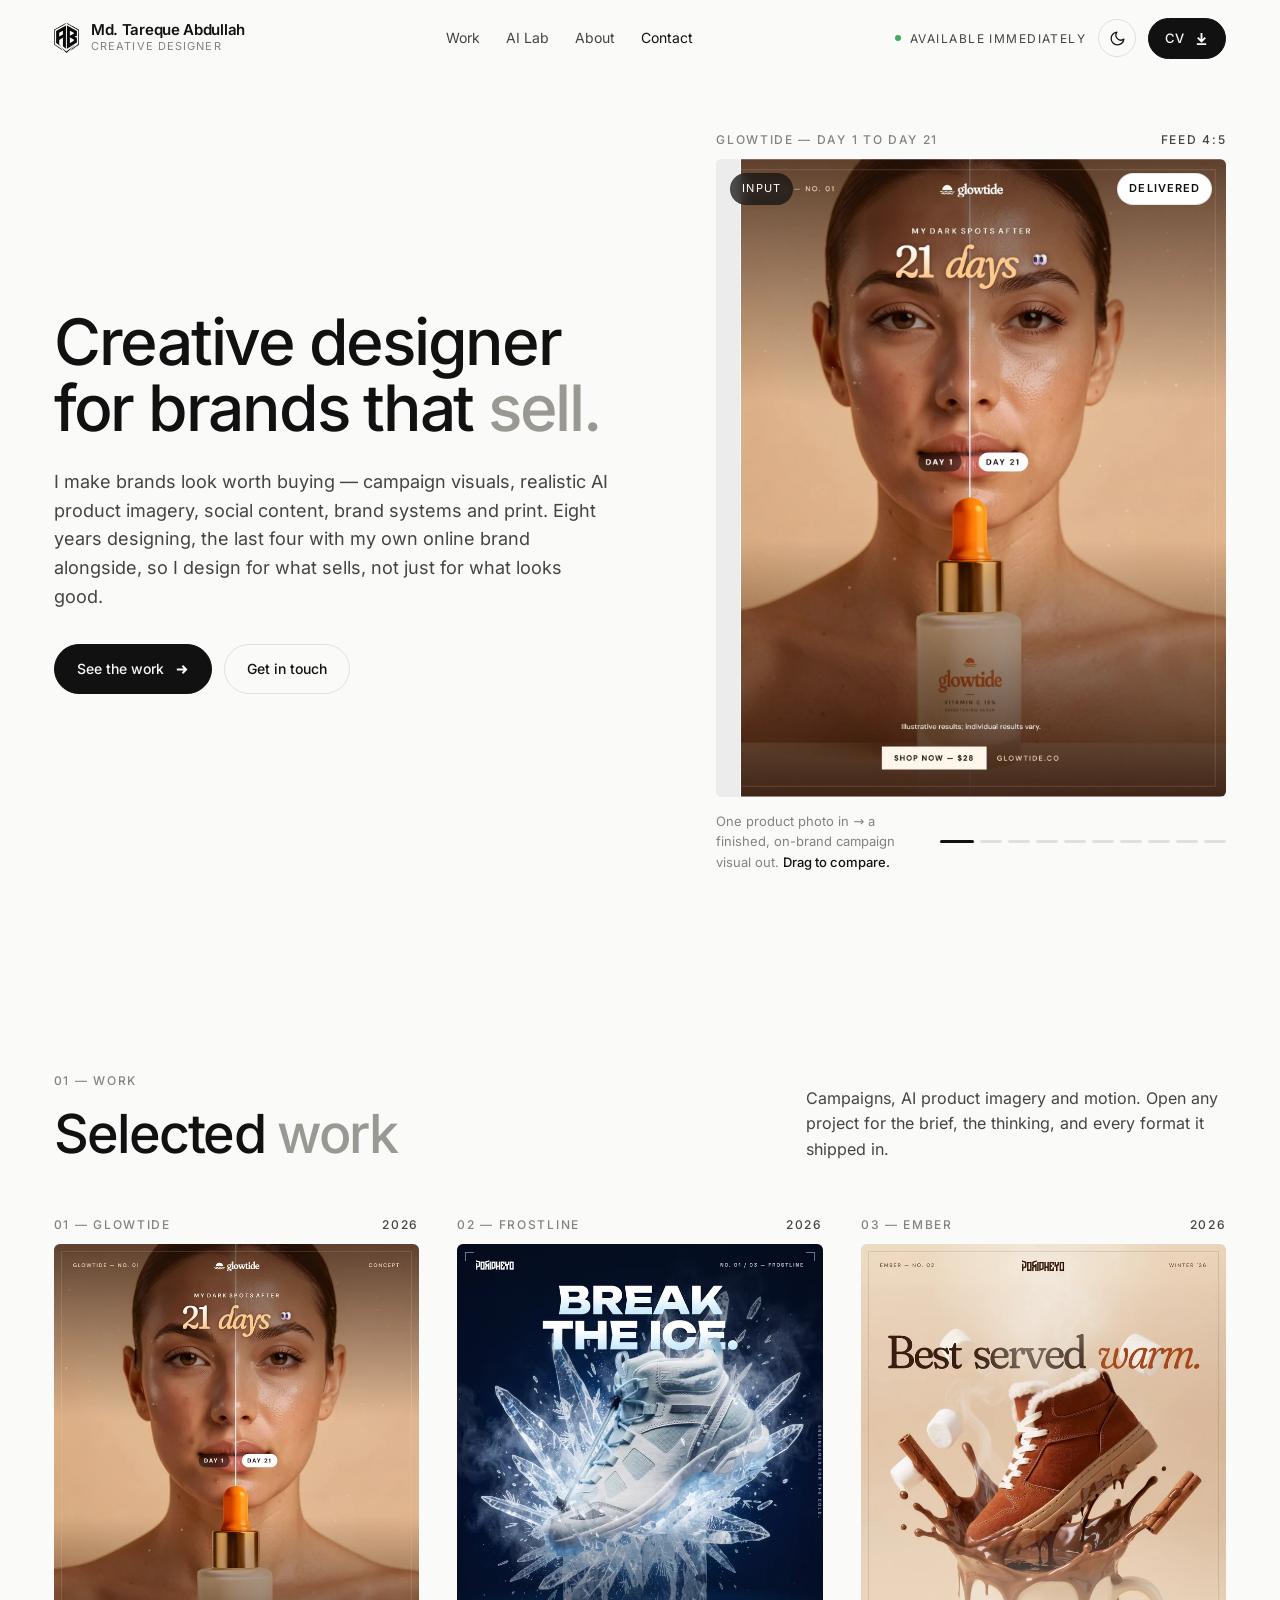
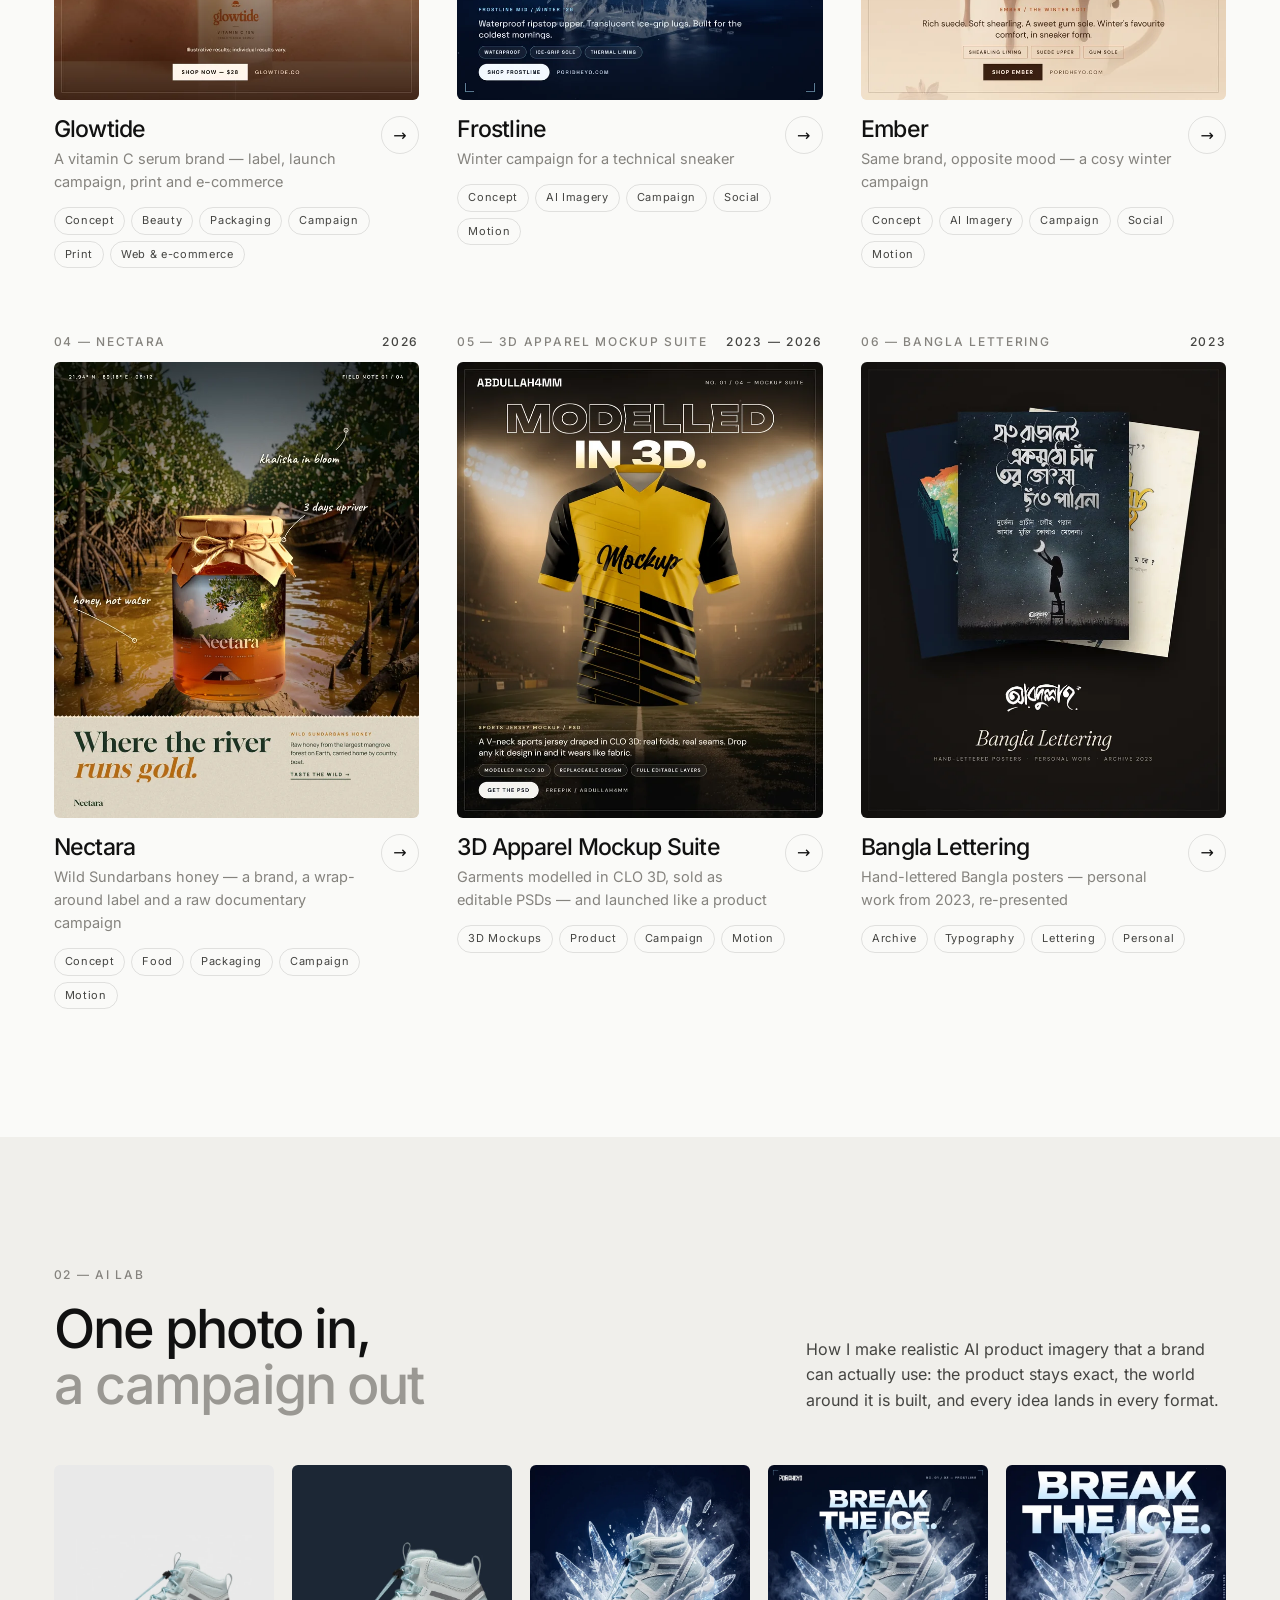
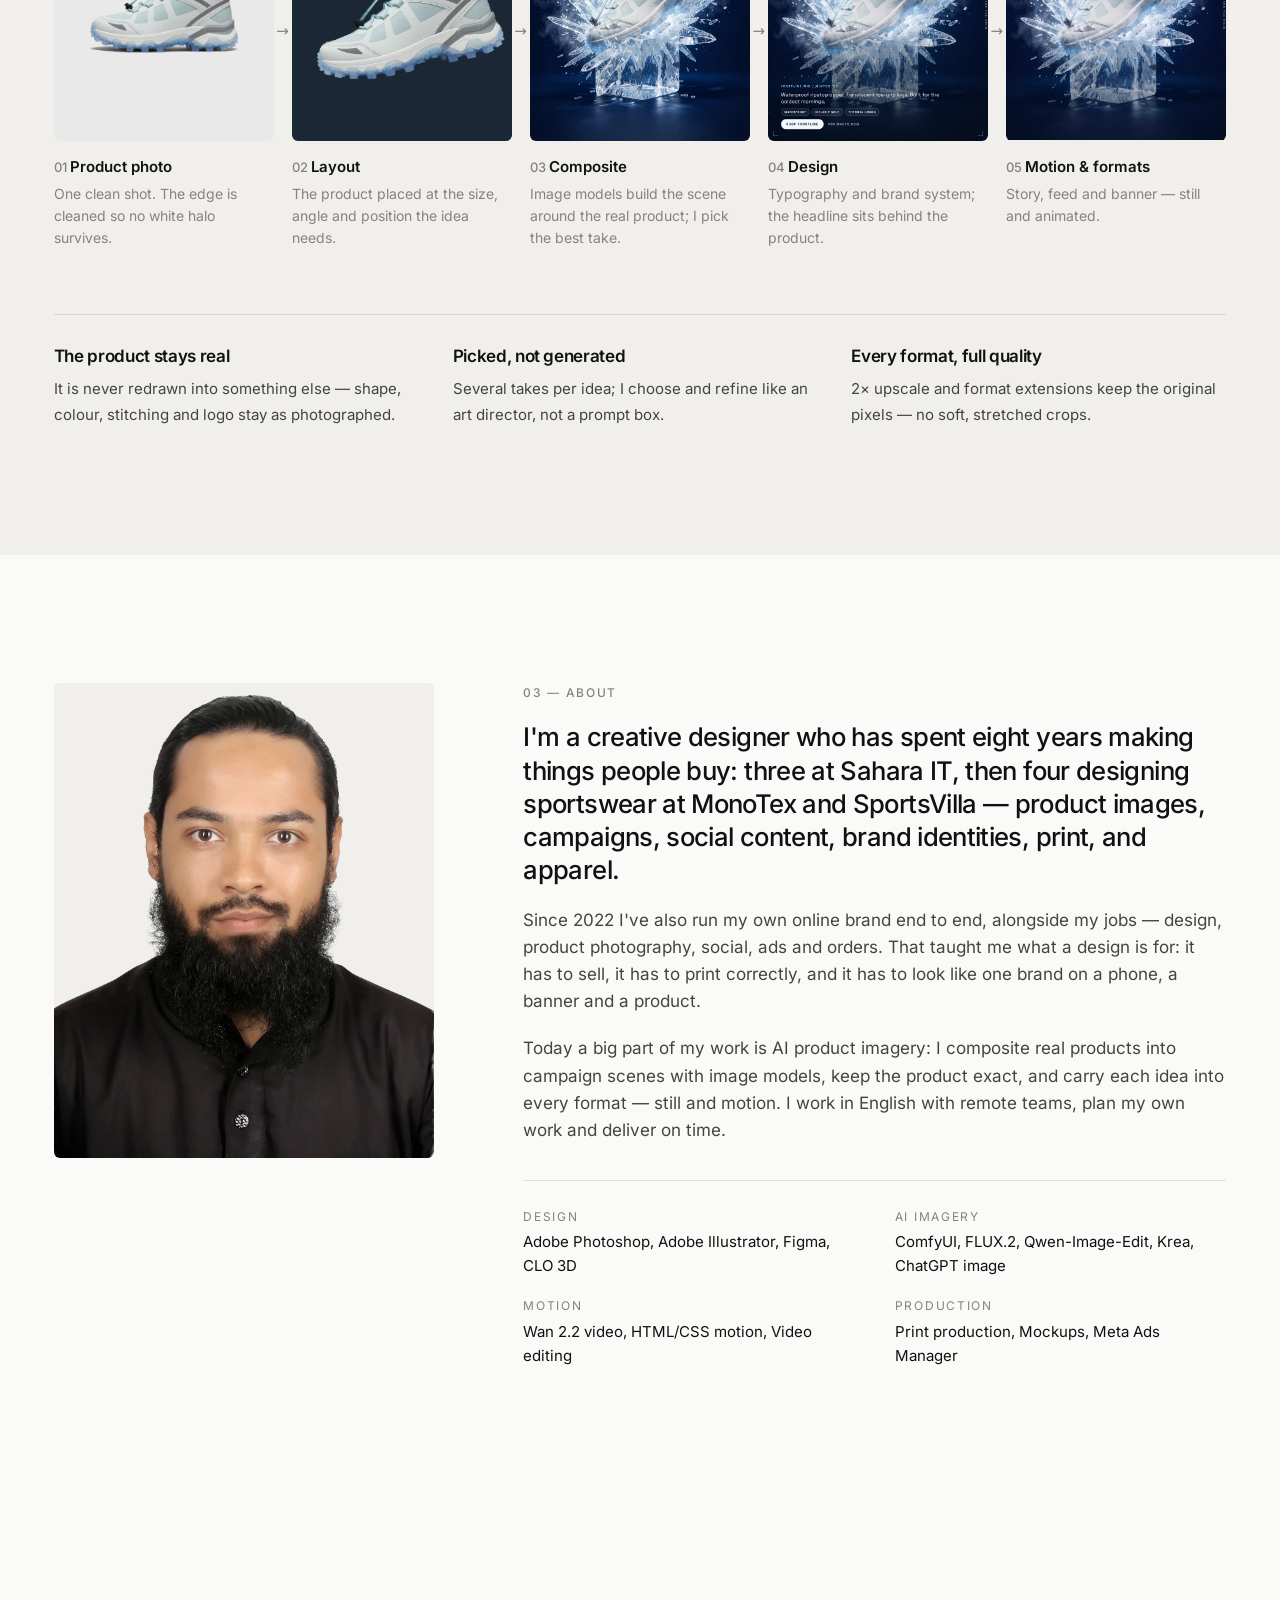
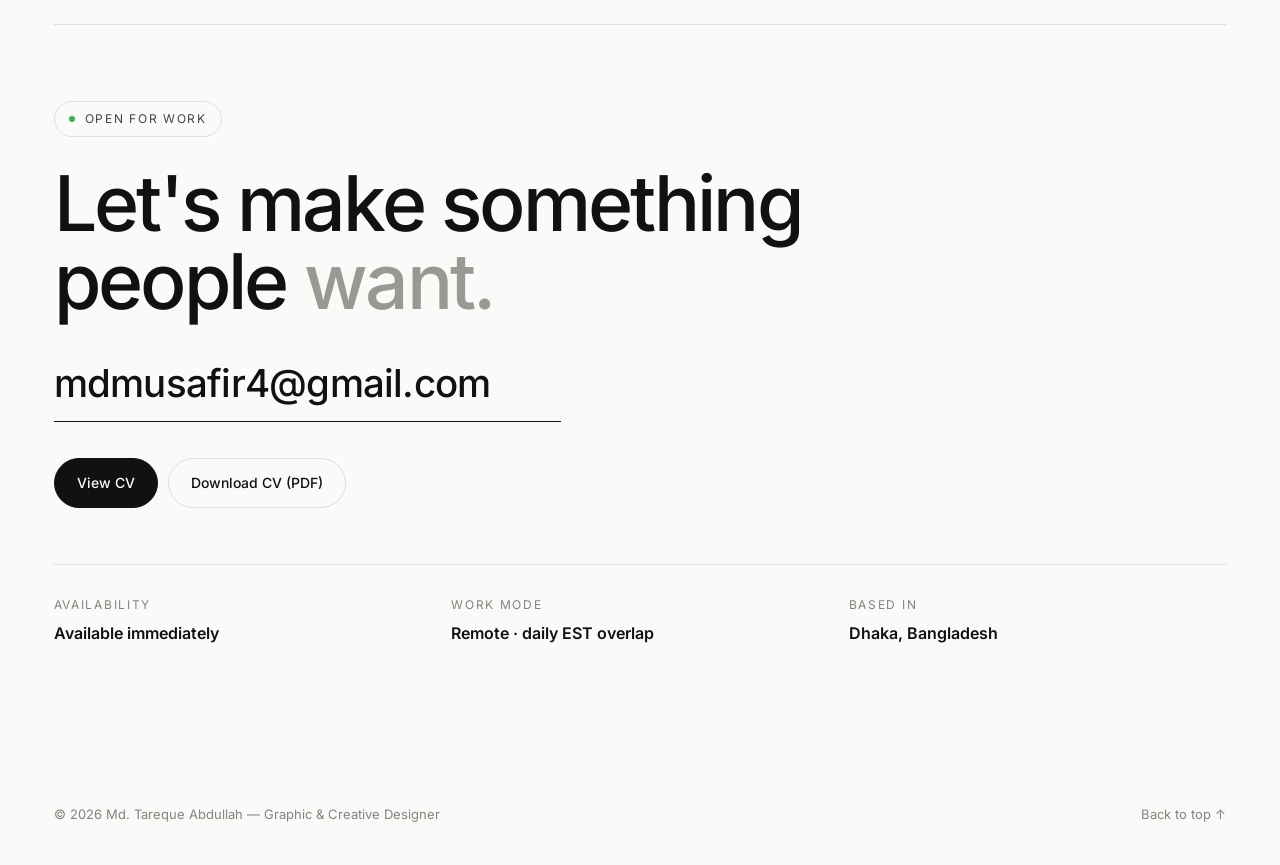
==== commit 7bb0bcfe: "Minimal redesign: gallery-white look, light/dark switch, shorter site The site is now Hero, Work, AI" ====
--- a/index.html
+++ b/index.html
@@ -8,94 +8,62 @@
   <meta property="og:title" content="Md. Tareque Abdullah — Creative Designer">
   <meta property="og:description" content="AI product imagery, campaigns, social, brand, print and web.">
   <meta property="og:image" content="assets/img/frostline/ice_landscape.webp">
-  <meta name="theme-color" content="#0b0b0c">
+  <meta name="theme-color" content="#fafaf8">
   <link rel="icon" type="image/svg+xml" href="assets/img/favicon.svg">
-  <link rel="stylesheet" href="assets/css/style.css?v=202610160057">
+  <script>try { if (localStorage.getItem("theme") === "dark") document.documentElement.dataset.theme = "dark"; } catch (e) {}</script>
+  <link rel="stylesheet" href="assets/css/style.css?v=202610190035">
 </head>
-<body class="grain">
-  <div class="cursor"><span>View</span></div>
-
+<body>
   <header class="top" id="top">
-    <a href="#" class="brand"><i class="mark"><img src="assets/img/logo-neon.svg" alt=""></i><span><b data-site="name"></b><small data-site="role"></small></span></a>
-    <nav class="nav">
-      <a href="#work">Work</a><a href="#creatives">Creatives</a><a href="#motion">Motion</a><a href="#lab">AI Lab</a><a href="#services">Services</a><a href="#about">About</a><a href="#contact">Contact</a>
-    </nav>
+    <a href="#" class="brand"><img class="mark on-light" src="assets/img/logo-mark.svg" alt=""><img class="mark on-dark" src="assets/img/logo.svg" alt=""><span><b data-site="name"></b><small data-site="role"></small></span></a>
+    <nav class="nav"><a href="#work">Work</a><a href="#lab">AI Lab</a><a href="#about">About</a><a href="#contact">Contact</a></nav>
     <div class="top-r">
       <span class="avail" data-site="availability"></span>
+      <button class="theme" id="theme" aria-label="Switch light / dark"><svg class="moon" viewBox="0 0 24 24" fill="none" stroke="currentColor" stroke-width="1.8" stroke-linecap="round" stroke-linejoin="round"><path d="M21 12.8A9 9 0 1 1 11.2 3a7 7 0 0 0 9.8 9.8Z"/></svg><svg class="sun" viewBox="0 0 24 24" fill="none" stroke="currentColor" stroke-width="1.8" stroke-linecap="round"><circle cx="12" cy="12" r="4.2"/><path d="M12 2v2.2M12 19.8V22M4.9 4.9l1.6 1.6M17.5 17.5l1.6 1.6M2 12h2.2M19.8 12H22M4.9 19.1l1.6-1.6M17.5 6.5l1.6-1.6"/></svg></button>
       <a class="btn sm v" href="cv.html">CV <svg viewBox="0 0 16 16" fill="none" stroke="currentColor" stroke-width="2"><path d="M8 2v9M4 7l4 4 4-4M3 14h10"/></svg></a>
     </div>
   </header>
 
   <!-- HERO -->
-  <section class="hero canvas-bg">
+  <section class="hero">
     <div class="wrap">
       <div>
-        <div class="fl" style="max-width:560px"><span>Hero</span><b data-site="focus"></b></div>
-        <h1 id="h1"></h1>
+        <h1>Creative designer for brands that <span class="it">sell.</span></h1>
         <p class="intro" data-site="intro"></p>
         <div class="ctas">
           <a class="btn v" href="#work">See the work <svg viewBox="0 0 16 16" fill="none" stroke="currentColor" stroke-width="2"><path d="M3 8h10M9 4l4 4-4 4"/></svg></a>
           <a class="btn" href="#contact">Get in touch</a>
         </div>
-        <div class="stats" id="stats"></div>
       </div>
       <div class="stage" id="stage">
         <div class="fl"><span id="stageName">input.png → delivered</span><b>Feed 4:5</b></div>
-        <div class="crops">
-          <div class="board" data-cursor="Drag">
-            <img class="in" alt="Input product photo">
-            <div class="outw"><img class="out" alt="Delivered campaign visual"></div>
-            <div class="scan"></div>
-            <span class="chip l">Input · 1 photo</span><span class="chip r">Delivered</span>
-          </div>
+        <div class="board">
+          <img class="in" alt="Input product photo">
+          <div class="outw"><img class="out" alt="Delivered campaign visual"></div>
+          <div class="scan"></div>
+          <span class="chip l">Input · 1 photo</span><span class="chip r">Delivered</span>
         </div>
         <div class="read"><span>One product photo in → a finished, on-brand campaign visual out. <b>Drag to compare.</b></span><div class="dots" id="dots"></div></div>
       </div>
     </div>
-    <div class="cue label"><i></i>Scroll</div>
   </section>
-
-  <div class="marq"><div class="track" id="marq"></div></div>
 
   <!-- CASE STUDIES -->
   <section class="s" id="work">
     <div class="wrap">
       <div class="shead rv">
-        <div><div class="fl"><span>01 — Case studies</span></div><h2>Selected <span class="it">work</span></h2></div>
+        <div><span class="label">01 — Work</span><h2>Selected <span class="it">work</span></h2></div>
         <p>Campaigns, AI product imagery and motion. Open any project for the brief, the thinking, and every format it shipped in.</p>
       </div>
-      <div class="filters rv" id="filters"></div>
       <div class="grid" id="grid"></div>
     </div>
-  </section>
-
-  <!-- CREATIVE WALL -->
-  <section class="s" id="creatives" style="padding-top:0">
-    <div class="wrap">
-      <div class="shead rv">
-        <div><div class="fl"><span>02 — Image creatives</span></div><h2>The <span class="it">wall</span></h2></div>
-        <p>Finished pieces from across the projects — feed posts and banners.</p>
-      </div>
-      <div class="wall" id="wall"></div>
-    </div>
-  </section>
-
-  <!-- MOTION -->
-  <section class="s" id="motion" style="padding-top:0">
-    <div class="wrap">
-      <div class="shead rv">
-        <div><div class="fl"><span>03 — Motion</span></div><h2>Made to <span class="it">move</span></h2></div>
-        <p>Animated cuts for stories, reels and banners — every campaign ships with motion. Scroll sideways; click to watch with sound.</p>
-      </div>
-    </div>
-    <div class="reel rv" id="reel"></div>
   </section>
 
   <!-- AI LAB -->
   <section class="s lab" id="lab">
     <div class="wrap">
       <div class="shead rv">
-        <div><div class="fl"><span>04 — AI Lab</span></div><h2>One photo in,<br><span class="it">a campaign out</span></h2></div>
+        <div><span class="label">02 — AI Lab</span><h2>One photo in,<br><span class="it">a campaign out</span></h2></div>
         <p>How I make realistic AI product imagery that a brand can actually use: the product stays exact, the world around it is built, and every idea lands in every format.</p>
       </div>
       <div class="pipe rv" id="pipe"></div>
@@ -107,61 +75,11 @@
     </div>
   </section>
 
-  <!-- SERVICES -->
-  <section class="s" id="services">
-    <div class="wrap">
-      <div class="shead rv">
-        <div><div class="fl"><span>05 — Services</span></div><h2>What I'll do<br><span class="it">for your team</span></h2></div>
-        <p>The work I do every week — each card links to the projects that prove it.</p>
-      </div>
-      <div class="svc" id="svc"></div>
-    </div>
-  </section>
-
-  <!-- EXPERIENCE -->
-  <section class="s canvas-bg" id="experience">
-    <div class="wrap">
-      <div class="shead rv">
-        <div><div class="fl"><span>06 — Experience</span></div><h2>Eight years of <span class="it">shipping</span></h2></div>
-        <p>Design that had to sell, print and scale — because for four of those years, the brand was my own.</p>
-      </div>
-      <div class="exp">
-        <div class="nums rv" id="nums"></div>
-        <div class="timeline" id="timeline"></div>
-      </div>
-    </div>
-  </section>
-
-  <!-- TOOLKIT -->
-  <section class="s" id="toolkit">
-    <div class="wrap tk">
-      <div class="rv">
-        <div class="fl"><span>07 — Toolkit</span></div>
-        <h2 style="font-family:var(--disp);font-weight:600;font-size:clamp(38px,5.4vw,84px);line-height:1;letter-spacing:-.045em">Tools, <span class="it volt">in layers</span></h2>
-        <p style="max-width:520px;color:var(--chalk-2);margin-top:22px">Adobe for the craft, Figma for layout, and a local AI pipeline for product imagery and motion. Years of print production taught me colour, bleed and file prep the hard way. Click a layer to toggle it.</p>
-        <div class="langs" id="langs"></div>
-      </div>
-      <div class="panel rv" id="panel"></div>
-    </div>
-  </section>
-
   <!-- ABOUT -->
   <section class="s" id="about">
     <div class="wrap about-grid">
-      <div class="selframe rv" id="selframe"></div>
-      <div class="about-text rv"><div class="fl"><span>08 — About</span></div><div id="aboutText"></div></div>
-    </div>
-  </section>
-
-  <!-- BEHANCE (shown when data/site.js -> behance has entries or a Behance link) -->
-  <section class="s" id="behance" style="padding-top:0" hidden>
-    <div class="wrap">
-      <div class="shead rv">
-        <div><div class="fl"><span>09 — Archive</span></div><h2>More on <span class="it">Behance</span></h2></div>
-        <p>Earlier projects, published on Behance.</p>
-      </div>
-      <div class="be" id="be"></div>
-      <div style="margin-top:36px" id="beMore"></div>
+      <div class="ph rv" id="photo"></div>
+      <div class="about-text rv"><span class="label">03 — About</span><div id="aboutText"></div><div class="tools" id="tools"></div></div>
     </div>
   </section>
 
@@ -184,8 +102,8 @@
   <footer class="f"><span>© <span id="yr"></span> <span data-site="name"></span> — <span data-site="roleLong"></span></span><span id="flinks"></span><a href="#top">Back to top ↑</a></footer>
   <div class="lightbox" id="lightbox"></div>
 
-  <script src="data/site.js?v=202610141948"></script>
-  <script src="data/projects.js?v=202610141948"></script>
-  <script src="assets/js/main.js?v=202610160057"></script>
+  <script src="data/site.js?v=202610190035"></script>
+  <script src="data/projects.js?v=202610190035"></script>
+  <script src="assets/js/main.js?v=202610190035"></script>
 </body>
 </html>
--- a/assets/css/style.css
+++ b/assets/css/style.css
@@ -1,398 +1,230 @@
 /* ==========================================================================================
-   ARTBOARD — the portfolio as a designer's working file.
-   Every piece sits on a labelled frame with crop marks; the hero turns an input photo into a
-   delivered visual; tools live in a layers panel; the portrait is a selected frame.
+   GALLERY — a quiet frame for the work. One typeface (Inter), no accent colour, lots of air.
+   Light is the default; [data-theme="dark"] on <html> swaps the tokens (toggle in the header).
    ========================================================================================== */
-@font-face { font-family: "Unbounded"; src: url("../fonts/Unbounded-VF.ttf") format("truetype"); font-weight: 200 900; font-display: swap; }
-@font-face { font-family: "Grotesk"; src: url("../fonts/SpaceGrotesk-VF.ttf") format("truetype"); font-weight: 300 700; font-display: swap; }
-@font-face { font-family: "Fraunces"; src: url("../fonts/Fraunces-Italic-VF.ttf") format("truetype"); font-style: italic; font-weight: 100 900; font-display: swap; }
+@font-face { font-family: "Inter"; src: url("../fonts/Inter-VF.woff2") format("woff2"); font-weight: 100 900; font-display: swap; }
 
 :root {
-  --bg: #0b0b0c;
-  --panel: #131315;
-  --panel-2: #1a1a1d;
-  --chalk: #f0ede6;
-  --chalk-2: #c9c6be;
-  --mute: #8d8b86;
-  --line: rgba(240, 237, 230, .12);
-  --mark: rgba(240, 237, 230, .45);
-  --volt: #d4ff2e;
-  --volt-soft: rgba(212, 255, 46, .14);
-  --volt-glow: rgba(212, 255, 46, .35);
+  --bg: #fafaf8; --panel: #f0efeb; --panel-2: #e7e6e1;
+  --ink: #111111; --ink-2: #444441; --mute: #85837e; --soft: #9a9893;
+  --line: rgba(17, 17, 17, .11);
+  --topbg: rgba(250, 250, 248, .86);
+  --live: #3fae5a;
   --pad: clamp(20px, 4.2vw, 64px);
-  --maxw: 1480px;
+  --maxw: 1440px;
   --ease: cubic-bezier(.2, .8, .2, 1);
-  --disp: "Unbounded", "Grotesk", sans-serif;
+  color-scheme: light;
+}
+:root[data-theme="dark"] {
+  --bg: #121214; --panel: #1a1a1d; --panel-2: #222225;
+  --ink: #ecebe7; --ink-2: #aeaca6; --mute: #7d7b76; --soft: #6f6d68;
+  --line: rgba(236, 235, 231, .10);
+  --topbg: rgba(18, 18, 20, .86);
+  color-scheme: dark;
 }
 
 * { box-sizing: border-box; margin: 0; padding: 0; }
 html { scroll-behavior: smooth; }
-body { background: var(--bg); color: var(--chalk); font-family: "Grotesk", system-ui, sans-serif; font-size: 17px; line-height: 1.55; -webkit-font-smoothing: antialiased; overflow-x: hidden; }
+body { background: var(--bg); color: var(--ink); font-family: "Inter", system-ui, sans-serif; font-size: 16px; line-height: 1.6; -webkit-font-smoothing: antialiased; overflow-x: hidden; transition: background .3s, color .3s; }
 img, video { display: block; max-width: 100%; }
 a { color: inherit; text-decoration: none; }
 button { font: inherit; color: inherit; background: none; border: 0; cursor: pointer; }
-::selection { background: var(--volt); color: var(--bg); }
+::selection { background: var(--ink); color: var(--bg); }
 
 .wrap { width: 100%; max-width: var(--maxw); margin: 0 auto; padding: 0 var(--pad); }
-.it { font-family: "Fraunces", serif; font-style: italic; font-weight: 300; letter-spacing: -.01em; }
-.volt { color: var(--volt); }
-.label { font-size: 12px; letter-spacing: .2em; text-transform: uppercase; color: var(--mute); font-weight: 500; }
-
-/* the design-file grid behind everything */
-.canvas-bg {
-  background-image:
-    linear-gradient(rgba(240, 237, 230, .035) 1px, transparent 1px),
-    linear-gradient(90deg, rgba(240, 237, 230, .035) 1px, transparent 1px);
-  background-size: 48px 48px; background-position: -1px -1px;
-}
-.grain::after {
-  content: ""; position: fixed; inset: -50%; pointer-events: none; z-index: 90; opacity: .045;
-  background-image: url("data:image/svg+xml;utf8,<svg xmlns='http://www.w3.org/2000/svg' width='160' height='160'><filter id='n'><feTurbulence type='fractalNoise' baseFrequency='.9' numOctaves='2' stitchTiles='stitch'/></filter><rect width='100%' height='100%' filter='url(%23n)'/></svg>");
-  animation: grain 1.2s steps(6) infinite;
-}
-@keyframes grain { 0% { transform: translate(0, 0) } 50% { transform: translate(-3%, 2%) } 100% { transform: translate(2%, -3%) } }
-
-/* crop marks: eight short lines just outside the corners */
-.crops { position: relative; }
-.crops::before {
-  content: ""; position: absolute; inset: -18px; pointer-events: none; z-index: 2; opacity: .9; transition: opacity .4s;
-  background:
-    linear-gradient(var(--mark), var(--mark)) left 0 top 18px / 11px 1px no-repeat,
-    linear-gradient(var(--mark), var(--mark)) left 18px top 0 / 1px 11px no-repeat,
-    linear-gradient(var(--mark), var(--mark)) right 0 top 18px / 11px 1px no-repeat,
-    linear-gradient(var(--mark), var(--mark)) right 18px top 0 / 1px 11px no-repeat,
-    linear-gradient(var(--mark), var(--mark)) left 0 bottom 18px / 11px 1px no-repeat,
-    linear-gradient(var(--mark), var(--mark)) left 18px bottom 0 / 1px 11px no-repeat,
-    linear-gradient(var(--mark), var(--mark)) right 0 bottom 18px / 11px 1px no-repeat,
-    linear-gradient(var(--mark), var(--mark)) right 18px bottom 0 / 1px 11px no-repeat;
-}
-/* frame label, like a design tool's frame name */
-.fl { display: flex; justify-content: space-between; gap: 12px; font-size: 12px; color: var(--mute); letter-spacing: .03em; margin-bottom: 9px; white-space: nowrap; overflow: hidden; }
-.fl span:first-child::before { content: "#"; display: inline-block; margin-right: 7px; color: var(--chalk-2); font-weight: 700; }
-.fl b { color: var(--chalk-2); font-weight: 500; }
-.reg { width: 22px; height: 22px; display: inline-block; vertical-align: middle; } /* registration mark */
-
-/* ------------------------------------------------------------------ cursor */
-.cursor {
-  position: fixed; left: 0; top: 0; width: 12px; height: 12px; margin: -6px 0 0 -6px; border-radius: 50%;
-  background: var(--volt); mix-blend-mode: difference; pointer-events: none; z-index: 200;
-  transition: width .35s var(--ease), height .35s var(--ease), margin .35s var(--ease), background .3s; display: grid; place-items: center;
-}
-.cursor span { font-size: 11px; letter-spacing: .18em; font-weight: 700; color: var(--bg); opacity: 0; transition: opacity .2s; text-transform: uppercase; }
-.cursor.view { width: 88px; height: 88px; margin: -44px 0 0 -44px; mix-blend-mode: normal; }
-.cursor.view span { opacity: 1; }
-.cursor.link { width: 40px; height: 40px; margin: -20px 0 0 -20px; background: transparent; border: 1.5px solid var(--volt); mix-blend-mode: normal; }
-@media (hover: none), (pointer: coarse) { .cursor { display: none; } }
+.it { color: var(--soft); font-weight: inherit; }
+.label, .fl { font-size: 12px; letter-spacing: .14em; text-transform: uppercase; color: var(--mute); font-weight: 500; }
+.fl { display: flex; justify-content: space-between; gap: 12px; margin-bottom: 10px; white-space: nowrap; overflow: hidden; }
+.fl span, .fl b { overflow: hidden; text-overflow: ellipsis; }
+.fl b { color: var(--ink-2); font-weight: 500; }
+h1, h2, h3 { font-weight: 500; letter-spacing: -.035em; }
 
 /* ------------------------------------------------------------------ top bar */
-.top { position: fixed; inset: 0 0 auto 0; z-index: 100; padding: 18px var(--pad); display: flex; align-items: center; justify-content: space-between; gap: 20px; transition: background .4s, padding .4s; }
-.top.solid { background: rgba(11, 11, 12, .74); backdrop-filter: blur(14px); padding-top: 12px; padding-bottom: 12px; border-bottom: 1px solid var(--line); }
+.top { position: fixed; inset: 0 0 auto 0; z-index: 100; padding: 18px var(--pad); display: flex; align-items: center; justify-content: space-between; gap: 20px; transition: background .3s, padding .3s; }
+.top.solid { background: var(--topbg); backdrop-filter: blur(14px); padding-top: 12px; padding-bottom: 12px; border-bottom: 1px solid var(--line); }
 .brand { display: flex; align-items: center; gap: 12px; }
-.brand i { font-style: normal; display: grid; place-items: center; width: 40px; height: 40px; border-radius: 10px; background: var(--volt); color: var(--bg); font-family: var(--disp); font-weight: 800; font-size: 15px; letter-spacing: -.04em; }
-.brand i.mark { padding: 0; background: none; border-radius: 0; width: auto; height: 40px; }
-.brand i.mark img { height: 36px; filter: drop-shadow(0 0 10px rgba(212,255,46,.25)); width: auto; display: block; transition: transform .35s cubic-bezier(.2,.8,.2,1); }
-.brand:hover i.mark img { transform: scale(1.08); }
-.brand b { font-family: var(--disp); font-weight: 600; font-size: 15px; letter-spacing: -.02em; display: block; line-height: 1.15; }
-.brand small { font-size: 11px; letter-spacing: .16em; color: var(--mute); text-transform: uppercase; display: block; }
-.nav { display: flex; gap: 4px; padding: 5px; border: 1px solid var(--line); border-radius: 12px; background: rgba(19, 19, 21, .7); backdrop-filter: blur(10px); }
-.nav a { padding: 8px 14px; border-radius: 8px; font-size: 13px; color: var(--chalk-2); transition: background .3s, color .3s; }
-.nav a:hover, .nav a.on { background: var(--chalk); color: var(--bg); }
-.top-r { display: flex; align-items: center; gap: 14px; }
-.avail { display: flex; align-items: center; gap: 9px; font-size: 12px; letter-spacing: .12em; text-transform: uppercase; color: var(--chalk-2); }
-.avail::before { content: ""; width: 8px; height: 8px; border-radius: 50%; background: var(--volt); animation: ping 2s infinite; }
-@keyframes ping { 0% { box-shadow: 0 0 0 0 var(--volt-glow) } 70% { box-shadow: 0 0 0 12px rgba(212, 255, 46, 0) } 100% { box-shadow: 0 0 0 0 rgba(212, 255, 46, 0) } }
-.btn { display: inline-flex; align-items: center; gap: 10px; padding: 14px 22px; border-radius: 12px; font-size: 14px; font-weight: 600; border: 1.5px solid var(--line); transition: background .3s, color .3s, border-color .3s; }
-.btn:hover { background: var(--chalk); color: var(--bg); border-color: var(--chalk); }
-.btn.v { background: var(--volt); border-color: var(--volt); color: var(--bg); }
-.btn.v:hover { background: var(--chalk); border-color: var(--chalk); }
-.btn.sm { padding: 10px 15px; font-size: 13px; }
+.brand .mark { height: 30px; width: auto; }
+.brand .mark.on-dark, :root[data-theme="dark"] .brand .mark.on-light { display: none; }
+:root[data-theme="dark"] .brand .mark.on-dark { display: block; }
+.brand b { font-weight: 600; font-size: 15px; letter-spacing: -.02em; display: block; line-height: 1.15; }
+.brand small { font-size: 11px; letter-spacing: .1em; color: var(--mute); text-transform: uppercase; display: block; }
+.nav { display: flex; gap: 2px; }
+.nav a { padding: 8px 12px; font-size: 14px; color: var(--ink-2); transition: color .2s; }
+.nav a:hover, .nav a.on { color: var(--ink); }
+.top-r { display: flex; align-items: center; gap: 12px; }
+.avail { display: flex; align-items: center; gap: 9px; font-size: 12px; letter-spacing: .12em; text-transform: uppercase; color: var(--ink-2); }
+.avail::before { content: ""; width: 6px; height: 6px; border-radius: 50%; background: var(--live); }
+.theme { width: 38px; height: 38px; border-radius: 50%; border: 1px solid var(--line); display: grid; place-items: center; color: var(--ink); transition: border-color .2s, background .2s; }
+.theme:hover { border-color: var(--ink); }
+.theme svg { width: 17px; height: 17px; }
+.theme .sun, :root[data-theme="dark"] .theme .moon { display: none; }
+:root[data-theme="dark"] .theme .sun { display: block; }
+.btn { display: inline-flex; align-items: center; gap: 10px; padding: 13px 22px; border-radius: 999px; font-size: 14px; font-weight: 500; border: 1px solid var(--line); transition: background .2s, color .2s, border-color .2s; }
+.btn:hover { border-color: var(--ink); }
+.btn.v { background: var(--ink); border-color: var(--ink); color: var(--bg); }
+.btn.v:hover { opacity: .85; }
+.btn.sm { padding: 9px 16px; font-size: 13px; }
 .btn svg { width: 15px; height: 15px; }
 @media (max-width: 1060px) { .nav { display: none; } }
-@media (max-width: 640px) { .avail { display: none; } }
+@media (max-width: 640px) { .avail { display: none; } .brand small { display: none; } }
 
 /* ------------------------------------------------------------------ hero */
-.hero { min-height: 100vh; padding: 130px 0 70px; position: relative; display: flex; align-items: center; }
+.hero { min-height: min(100vh, 920px); padding: 130px 0 70px; display: flex; align-items: center; }
 .hero .wrap { display: grid; grid-template-columns: 1.08fr .92fr; gap: clamp(30px, 5vw, 80px); align-items: center; }
-.hero h1 { font-family: var(--disp); font-weight: 600; font-size: clamp(42px, 5.7vw, 92px); line-height: .98; letter-spacing: -.045em; margin: 22px 0 26px; }
-.hero h1 .it { font-weight: 300; font-size: 1.08em; color: var(--volt); letter-spacing: -.02em; }
-.hero h1 .w { display: inline-block; overflow: hidden; vertical-align: top; padding-bottom: .06em; }
-.hero h1 .w > span { display: inline-block; transform: translateY(105%); animation: up 1s var(--ease) forwards; }
-@keyframes up { to { transform: none } }
-.hero .intro { max-width: 560px; font-size: 19px; color: var(--chalk-2); }
+.hero h1 { font-size: clamp(40px, 5vw, 76px); line-height: 1.04; margin-bottom: 26px; }
+.hero .intro { max-width: 560px; font-size: 18px; color: var(--ink-2); }
 .hero .ctas { display: flex; gap: 12px; margin-top: 32px; flex-wrap: wrap; }
-.stats { display: grid; grid-template-columns: repeat(4, 1fr); margin-top: 50px; border-top: 1px solid var(--line); }
-.stats div { padding: 18px 14px 0 0; }
-.stats b { font-family: var(--disp); font-weight: 600; font-size: 40px; line-height: 1; letter-spacing: -.04em; display: block; }
-.stats b sup { font-family: "Grotesk"; font-size: 12px; letter-spacing: .1em; color: var(--volt); margin-left: 4px; vertical-align: top; position: relative; top: 4px; }
-.stats span { font-size: 13px; color: var(--mute); display: block; margin-top: 8px; line-height: 1.35; max-width: 170px; }
-
-/* input -> output stage */
+@media (max-width: 980px) { .hero .wrap { grid-template-columns: 1fr; } .stage { max-width: 460px; } }
+
+/* input -> output stage (home hero and case pages) */
 .stage { position: relative; }
-.stage .board { position: relative; aspect-ratio: 4 / 5; border-radius: 4px; overflow: hidden; background: #e8e8e8; touch-action: pan-y; cursor: ew-resize; user-select: none; box-shadow: 0 50px 90px rgba(0, 0, 0, .55); }
+.stage .board { position: relative; aspect-ratio: 4 / 5; border-radius: 6px; overflow: hidden; background: #e8e8e8; touch-action: pan-y; cursor: ew-resize; user-select: none; }
 .stage .board img { position: absolute; inset: 0; width: 100%; height: 100%; object-fit: cover; transition: opacity .6s; }
 .stage .board .in { object-fit: contain; background: #ececec; padding: 8%; }
 .stage .board .in.full { object-fit: cover; background: none; padding: 0; }
 .stage .board .outw { position: absolute; inset: 0; clip-path: inset(0 0 0 var(--x, 0%)); }
-.stage .scan { position: absolute; top: 0; bottom: 0; left: var(--x, 0%); width: 2px; margin-left: -1px; background: var(--volt); box-shadow: 0 0 24px 4px var(--volt-glow); }
-.stage .scan::after { content: ""; position: absolute; top: 0; bottom: 0; right: 2px; width: 120px; background: linear-gradient(90deg, transparent, rgba(212, 255, 46, .14)); }
-.stage .chip { position: absolute; top: 14px; z-index: 3; font-size: 11px; letter-spacing: .16em; text-transform: uppercase; padding: 7px 11px; border-radius: 6px; background: rgba(11, 11, 12, .78); backdrop-filter: blur(6px); }
-.stage .chip.l { left: 14px; } .stage .chip.r { right: 14px; background: var(--volt); color: var(--bg); font-weight: 700; }
-.stage .read { display: grid; grid-template-columns: 1fr auto; gap: 8px 16px; margin-top: 16px; font-size: 13px; color: var(--mute); }
-.stage .read b { color: var(--chalk); font-weight: 500; }
+.stage .scan { position: absolute; top: 0; bottom: 0; left: var(--x, 0%); width: 1px; margin-left: -.5px; background: #fff; }
+.stage .chip { position: absolute; top: 14px; z-index: 3; font-size: 11px; letter-spacing: .1em; text-transform: uppercase; padding: 6px 11px; border-radius: 999px; background: rgba(17, 17, 17, .72); color: #fff; backdrop-filter: blur(6px); }
+.stage .chip.l { left: 14px; } .stage .chip.r { right: 14px; background: #fff; color: #111; font-weight: 600; }
+.stage .read { display: grid; grid-template-columns: 1fr auto; gap: 8px 16px; margin-top: 14px; font-size: 13px; color: var(--mute); }
+.stage .read b { color: var(--ink); font-weight: 500; }
 .stage .dots { display: flex; gap: 6px; align-items: center; }
-.stage .dots button { width: 26px; height: 4px; border-radius: 3px; background: var(--line); transition: background .3s, width .3s; }
-.stage .dots button.on { background: var(--volt); width: 40px; }
-.hero .cue { position: absolute; left: var(--pad); bottom: 24px; display: flex; align-items: center; gap: 12px; }
-.hero .cue i { width: 1px; height: 40px; background: linear-gradient(var(--volt), transparent); animation: cue 1.8s infinite; transform-origin: top; }
-@keyframes cue { 0% { transform: scaleY(0) } 60% { transform: scaleY(1) } 100% { transform: scaleY(1); opacity: 0 } }
-@media (max-width: 980px) { .hero .wrap { grid-template-columns: 1fr; } .stage { max-width: 460px; } .stats { grid-template-columns: repeat(2, 1fr); } }
-
-/* ------------------------------------------------------------------ marquee */
-.marq { border-block: 1px solid var(--line); overflow: hidden; padding: 22px 0; background: var(--panel); }
-.marq .track { display: flex; width: max-content; animation: tick 46s linear infinite; }
-.marq span { font-family: var(--disp); font-weight: 700; font-size: clamp(26px, 3.2vw, 44px); letter-spacing: -.03em; white-space: nowrap; padding: 0 26px; color: transparent; -webkit-text-stroke: 1.2px var(--chalk-2); }
-.marq span:nth-child(3n+2) { color: var(--volt); -webkit-text-stroke: 0; }
-.marq span::after { content: "✳"; margin-left: 52px; color: var(--volt); -webkit-text-stroke: 0; font-size: .6em; vertical-align: middle; }
-.marq:hover .track { animation-play-state: paused; }
-@keyframes tick { to { transform: translateX(-50%) } }
+.stage .dots button { width: 22px; height: 3px; border-radius: 3px; background: var(--line); transition: background .3s, width .3s; }
+.stage .dots button.on { background: var(--ink); width: 34px; }
 
 /* ------------------------------------------------------------------ sections */
-section.s { padding: clamp(84px, 11vw, 160px) 0; position: relative; }
-.shead { display: grid; grid-template-columns: 1fr minmax(260px, 420px); gap: 30px; align-items: end; margin-bottom: 56px; }
-.shead .fl { margin-bottom: 18px; }
-.shead h2 { font-family: var(--disp); font-weight: 600; font-size: clamp(38px, 5.4vw, 84px); line-height: 1; letter-spacing: -.045em; }
-.shead h2 .it { color: var(--volt); font-weight: 300; }
-.shead p { color: var(--chalk-2); }
+section.s { padding: clamp(80px, 10vw, 140px) 0; }
+.shead { display: grid; grid-template-columns: 1fr minmax(260px, 420px); gap: 30px; align-items: end; margin-bottom: 52px; }
+.shead .label { display: block; margin-bottom: 16px; }
+.shead h2 { font-size: clamp(34px, 4.2vw, 64px); line-height: 1.05; }
+.shead p { color: var(--ink-2); }
 @media (max-width: 860px) { .shead { grid-template-columns: 1fr; } }
 
 /* ------------------------------------------------------------------ case studies */
-.filters { display: flex; gap: 6px; flex-wrap: wrap; margin-bottom: 44px; }
-.filters button { padding: 9px 14px; border: 1px solid var(--line); border-radius: 8px; font-size: 13px; color: var(--chalk-2); transition: all .3s; }
-.filters button sup { font-size: 10px; color: var(--mute); margin-left: 4px; }
-.filters button.on { background: var(--chalk); color: var(--bg); border-color: var(--chalk); }
-.filters button.on sup { color: var(--bg); }
-.grid { display: grid; grid-template-columns: repeat(12, 1fr); gap: clamp(28px, 3vw, 44px); row-gap: clamp(56px, 6vw, 90px); }
-.case { grid-column: span 4; display: block; }
-.case.big { grid-column: span 6; }
-.case.hide { display: none; }
-.case .media { aspect-ratio: 4 / 5; overflow: hidden; background: var(--panel); position: relative; border-radius: 3px; }
-.case.big .media { aspect-ratio: 5 / 5.4; }
-.case .media img, .case .media video { position: absolute; inset: 0; width: 100%; height: 100%; object-fit: cover; transition: transform 1.2s var(--ease), opacity .5s; }
+.grid { display: grid; grid-template-columns: repeat(3, 1fr); gap: clamp(24px, 3vw, 40px); row-gap: clamp(48px, 5vw, 76px); }
+.case { display: block; }
+.case .media { aspect-ratio: 4 / 5; overflow: hidden; background: var(--panel); position: relative; border-radius: 6px; }
+.case .media img, .case .media video { position: absolute; inset: 0; width: 100%; height: 100%; object-fit: cover; transition: transform 1s var(--ease), opacity .5s; }
 .case .media video { opacity: 0; }
 .case:hover .media video.ready { opacity: 1; }
-.case:hover .media img { transform: scale(1.05); }
-.case .crops::before { opacity: 0; }
-.case:hover .crops::before { opacity: 1; }
-.case .sel { position: absolute; inset: 0; outline: 1.5px solid var(--volt); outline-offset: -1px; opacity: 0; transition: opacity .3s; pointer-events: none; z-index: 3; }
-.case:hover .sel { opacity: 1; }
-.case .info { display: grid; grid-template-columns: 1fr auto; gap: 6px 16px; margin-top: 18px; }
-.case h3 { font-family: var(--disp); font-weight: 600; font-size: clamp(22px, 2vw, 30px); letter-spacing: -.04em; line-height: 1.05; }
-.case .sub { color: var(--mute); font-size: 15px; grid-column: 1; }
-.case .arrow { grid-row: span 2; width: 42px; height: 42px; border-radius: 50%; border: 1px solid var(--line); display: grid; place-items: center; transition: all .4s var(--ease); }
-.case:hover .arrow { background: var(--volt); border-color: var(--volt); color: var(--bg); transform: rotate(-45deg); }
-.case .chips { display: flex; gap: 6px; flex-wrap: wrap; margin-top: 12px; grid-column: 1 / -1; }
-.chip { font-size: 11px; letter-spacing: .08em; padding: 5px 9px; border-radius: 6px; border: 1px solid var(--line); color: var(--chalk-2); }
-.chip.c { border-color: var(--volt); color: var(--volt); }
-@media (max-width: 980px) { .case, .case.big { grid-column: span 6; } }
-@media (max-width: 640px) { .case, .case.big { grid-column: span 12; } }
-
-/* ------------------------------------------------------------------ creative wall */
-.wall { columns: 4 260px; column-gap: 18px; }
-.wall a { display: block; break-inside: avoid; margin-bottom: 18px; position: relative; overflow: hidden; border-radius: 3px; background: var(--panel); }
-.wall img { width: 100%; height: auto; transition: transform 1s var(--ease), filter .5s; }
-.wall a::after { content: attr(data-fmt) "  ·  " attr(data-title) "  →"; position: absolute; left: 0; right: 0; bottom: 0; padding: 30px 14px 12px; font-size: 12px; letter-spacing: .04em; background: linear-gradient(transparent, rgba(11, 11, 12, .88)); opacity: 0; transform: translateY(8px); transition: all .4s var(--ease); }
-.wall a:hover::after { opacity: 1; transform: none; }
-.wall a:hover img { transform: scale(1.04); }
-.wall a:hover { outline: 1.5px solid var(--volt); outline-offset: -1px; }
-
-/* ------------------------------------------------------------------ motion reel */
-.reel-wrap { position: relative; }
-.reel { display: flex; gap: 22px; overflow-x: auto; padding: 8px var(--pad) 30px; scroll-snap-type: x mandatory; scrollbar-width: thin; scrollbar-color: var(--volt) transparent; }
-.reel::-webkit-scrollbar { height: 4px; } .reel::-webkit-scrollbar-thumb { background: var(--volt); border-radius: 4px; }
-.reel figure { flex: 0 0 auto; scroll-snap-align: start; cursor: zoom-in; }
-.reel .v { height: min(64vh, 620px); border-radius: 22px; overflow: hidden; background: #000; border: 6px solid #1c1c1f; box-shadow: 0 30px 60px rgba(0, 0, 0, .5); position: relative; }
-.reel .v.wide { border-radius: 10px; border-width: 4px; }
-.reel video { height: 100%; width: auto; }
-.reel figcaption { margin-top: 12px; font-size: 13px; color: var(--mute); display: flex; justify-content: space-between; gap: 12px; }
-.reel figcaption b { color: var(--chalk); font-weight: 500; }
-.reel .sound { position: absolute; right: 12px; bottom: 12px; font-size: 11px; letter-spacing: .12em; text-transform: uppercase; padding: 6px 10px; border-radius: 6px; background: rgba(11, 11, 12, .7); }
+.case:hover .media img { transform: scale(1.02); }
+.case .info { display: grid; grid-template-columns: 1fr auto; gap: 4px 16px; margin-top: 16px; }
+.case h3 { font-size: clamp(20px, 1.8vw, 26px); line-height: 1.15; }
+.case .sub { color: var(--mute); font-size: 14.5px; grid-column: 1; }
+.case .arrow { grid-row: span 2; width: 38px; height: 38px; border-radius: 50%; border: 1px solid var(--line); display: grid; place-items: center; transition: all .3s; }
+.case:hover .arrow { background: var(--ink); border-color: var(--ink); color: var(--bg); }
+.case .chips { display: flex; gap: 6px; flex-wrap: wrap; margin-top: 10px; grid-column: 1 / -1; }
+.chip { font-size: 11px; letter-spacing: .06em; padding: 4px 10px; border-radius: 999px; border: 1px solid var(--line); color: var(--ink-2); }
+@media (max-width: 980px) { .grid { grid-template-columns: repeat(2, 1fr); } }
+@media (max-width: 640px) { .grid { grid-template-columns: 1fr; } }
 
 /* ------------------------------------------------------------------ AI lab pipeline */
-.lab { background: radial-gradient(1000px 520px at 85% 0%, rgba(212, 255, 46, .07), transparent 60%), #08080a; border-block: 1px solid var(--line); }
+.lab { background: var(--panel); }
 .pipe { display: grid; grid-template-columns: repeat(5, 1fr); gap: 18px; counter-reset: st; }
 .pipe .st { position: relative; }
-.pipe .st .media { aspect-ratio: 4 / 5; background: #e9e9e9; border-radius: 3px; overflow: hidden; }
+.pipe .st .media { aspect-ratio: 4 / 5; background: #e9e9e9; border-radius: 6px; overflow: hidden; }
 .pipe .st .media img, .pipe .st .media video { width: 100%; height: 100%; object-fit: cover; }
 .pipe .st .media img.contain { object-fit: contain; padding: 10%; }
-.pipe .st:not(:last-child)::after { content: "→"; position: absolute; right: -16px; top: 40%; color: var(--volt); font-size: 18px; z-index: 2; }
-.pipe h4 { margin-top: 14px; font-size: 16px; font-weight: 600; }
-.pipe h4::before { counter-increment: st; content: "0" counter(st) "  "; color: var(--volt); font-family: var(--disp); font-weight: 600; font-size: 13px; }
+.pipe .st:not(:last-child)::after { content: "→"; position: absolute; right: -15px; top: 40%; color: var(--mute); font-size: 15px; }
+.pipe h4 { margin-top: 14px; font-size: 15px; font-weight: 600; }
+.pipe h4::before { counter-increment: st; content: "0" counter(st) "  "; color: var(--mute); font-weight: 500; font-size: 13px; }
 .pipe p { color: var(--mute); font-size: 14px; margin-top: 4px; }
-.lab .note { display: grid; grid-template-columns: repeat(3, 1fr); gap: 24px; margin-top: 70px; padding-top: 30px; border-top: 1px solid var(--line); }
-.lab .note b { display: block; font-family: var(--disp); font-weight: 600; letter-spacing: -.03em; font-size: 20px; margin-bottom: 6px; }
-.lab .note span { color: var(--chalk-2); font-size: 15px; }
+.lab .note { display: grid; grid-template-columns: repeat(3, 1fr); gap: 24px; margin-top: 64px; padding-top: 28px; border-top: 1px solid var(--line); }
+.lab .note b { display: block; font-weight: 600; letter-spacing: -.02em; font-size: 17px; margin-bottom: 6px; }
+.lab .note span { color: var(--ink-2); font-size: 15px; }
 @media (max-width: 980px) { .pipe { grid-template-columns: repeat(3, 1fr); } .pipe .st:nth-child(3)::after { display: none; } .lab .note { grid-template-columns: 1fr; } }
 @media (max-width: 560px) { .pipe { grid-template-columns: repeat(2, 1fr); } .pipe .st::after { display: none; } }
 
-/* ------------------------------------------------------------------ services */
-.svc { display: grid; grid-template-columns: repeat(3, 1fr); gap: 18px; }
-.svc article { padding: 30px 28px 30px; border: 1px solid var(--line); border-radius: 14px; background: var(--panel); position: relative; transition: border-color .4s, transform .5s var(--ease); }
-.svc article:hover { border-color: var(--volt); transform: translateY(-4px); }
-.svc .n { font-family: var(--disp); font-weight: 600; font-size: 13px; color: var(--volt); letter-spacing: .02em; }
-.svc h3 { font-family: var(--disp); font-weight: 600; font-size: 24px; letter-spacing: -.04em; line-height: 1.1; margin: 46px 0 12px; }
-.svc p { color: var(--chalk-2); font-size: 15.5px; }
-.svc .del { display: flex; gap: 6px; flex-wrap: wrap; margin-top: 18px; }
-.svc .proof { display: flex; gap: 12px; flex-wrap: wrap; margin-top: 18px; padding-top: 16px; border-top: 1px dashed var(--line); font-size: 13px; }
-.svc .proof a { color: var(--mute); transition: color .3s; }
-.svc .proof a:hover { color: var(--volt); }
-@media (max-width: 980px) { .svc { grid-template-columns: 1fr 1fr; } }
-@media (max-width: 640px) { .svc { grid-template-columns: 1fr; } }
-
-/* ------------------------------------------------------------------ experience */
-.exp { display: grid; grid-template-columns: 340px 1fr; gap: clamp(30px, 6vw, 100px); }
-.exp .nums { display: grid; gap: 0; align-content: start; }
-.exp .nums div { padding: 20px 0; border-top: 1px solid var(--line); display: grid; grid-template-columns: 110px 1fr; align-items: baseline; gap: 14px; }
-.exp .nums b { font-family: var(--disp); font-weight: 600; font-size: 54px; letter-spacing: -.05em; line-height: 1; color: var(--volt); }
-.exp .nums span { color: var(--chalk-2); font-size: 15px; }
-.timeline article { display: grid; grid-template-columns: 170px 1fr; gap: 24px; padding: 30px 0; border-top: 1px solid var(--line); }
-.timeline .yrs { font-size: 14px; letter-spacing: .08em; color: var(--mute); padding-top: 6px; }
-.timeline h3 { font-family: var(--disp); font-weight: 600; font-size: 24px; letter-spacing: -.04em; line-height: 1.15; }
-.timeline h4 { font-weight: 400; color: var(--volt); font-size: 16px; margin: 6px 0 14px; }
-.timeline ul { list-style: none; display: grid; gap: 8px; color: var(--chalk-2); }
-.timeline li { padding-left: 20px; position: relative; }
-.timeline li::before { content: ""; position: absolute; left: 0; top: .7em; width: 9px; height: 1.5px; background: var(--volt); }
-@media (max-width: 900px) { .exp { grid-template-columns: 1fr; } .timeline article { grid-template-columns: 1fr; gap: 6px; } }
-
-/* ------------------------------------------------------------------ toolkit: layers panel */
-.tk { display: grid; grid-template-columns: 1fr 440px; gap: clamp(30px, 6vw, 100px); align-items: start; }
-.panel { background: #1e1e21; border: 1px solid rgba(255, 255, 255, .09); border-radius: 12px; overflow: hidden; box-shadow: 0 40px 80px rgba(0, 0, 0, .5); font-size: 13.5px; user-select: none; }
-.panel .bar { display: flex; align-items: center; gap: 8px; padding: 12px 14px; border-bottom: 1px solid rgba(255, 255, 255, .07); }
-.panel .bar i { width: 11px; height: 11px; border-radius: 50%; background: #3a3a3e; } .panel .bar i:first-child { background: #ff5f57; } .panel .bar i:nth-child(2) { background: #febc2e; } .panel .bar i:nth-child(3) { background: #28c840; }
-.panel .bar span { margin-left: 10px; color: var(--mute); font-size: 12px; }
-.panel .tabs { display: flex; gap: 18px; padding: 10px 16px 0; border-bottom: 1px solid rgba(255, 255, 255, .07); color: var(--mute); font-size: 12.5px; }
-.panel .tabs b { color: var(--chalk); font-weight: 600; padding-bottom: 9px; border-bottom: 2px solid var(--volt); }
-.panel .row { display: grid; grid-template-columns: 22px 22px 1fr auto; gap: 8px; align-items: center; padding: 8px 14px; cursor: pointer; transition: background .2s; }
-.panel .row:hover { background: rgba(212, 255, 46, .08); }
-.panel .row.grp { font-weight: 600; color: var(--chalk); }
-.panel .row.item { padding-left: 38px; color: var(--chalk-2); }
-.panel .row.off { opacity: .35; }
-.panel .row.sel { background: rgba(212, 255, 46, .16); color: var(--chalk); }
-.panel .eye, .panel .ico { width: 16px; height: 16px; opacity: .8; }
-.panel .sw { width: 16px; height: 16px; border-radius: 3px; border: 1px solid rgba(255, 255, 255, .18); }
-.panel .lock { font-size: 11px; color: var(--mute); opacity: 0; } .panel .row:hover .lock { opacity: 1; }
-.panel .foot { display: flex; justify-content: space-between; padding: 10px 14px; border-top: 1px solid rgba(255, 255, 255, .07); color: var(--mute); font-size: 12px; }
-.langs { display: flex; gap: 34px; margin-top: 30px; flex-wrap: wrap; }
-.langs b { display: block; font-size: 19px; font-weight: 600; } .langs span { color: var(--mute); font-size: 14px; }
-@media (max-width: 980px) { .tk { grid-template-columns: 1fr; } .panel { max-width: 440px; } }
-
-/* ------------------------------------------------------------------ about: a selected frame */
-.about-grid { display: grid; grid-template-columns: 420px 1fr; gap: clamp(50px, 7vw, 120px); align-items: center; }
-.selframe { position: relative; }
-.selframe .ph { aspect-ratio: 4 / 5; overflow: hidden; position: relative;
-  background: radial-gradient(70% 55% at 50% 36%, rgba(212, 255, 46, .30), transparent 70%), linear-gradient(160deg, #2a2a2e, #0f0f11); }
-.selframe .ph img { position: absolute; inset: 0; width: 100%; height: 100%; object-fit: cover; object-position: 50% 0; }
-.selframe .box { position: absolute; inset: -1px; border: 1.5px solid var(--volt); pointer-events: none; }
-.selframe .box i { position: absolute; width: 10px; height: 10px; background: var(--bg); border: 1.5px solid var(--volt); }
-.selframe .box i:nth-child(1) { left: -6px; top: -6px } .selframe .box i:nth-child(2) { right: -6px; top: -6px } .selframe .box i:nth-child(3) { left: -6px; bottom: -6px } .selframe .box i:nth-child(4) { right: -6px; bottom: -6px }
-.selframe .box i:nth-child(5) { left: 50%; top: -6px; margin-left: -5px } .selframe .box i:nth-child(6) { left: 50%; bottom: -6px; margin-left: -5px } .selframe .box i:nth-child(7) { top: 50%; left: -6px; margin-top: -5px } .selframe .box i:nth-child(8) { top: 50%; right: -6px; margin-top: -5px }
-.selframe .name { position: absolute; left: -1px; top: -30px; background: var(--volt); color: var(--bg); font-size: 12px; font-weight: 700; padding: 4px 9px; border-radius: 4px 4px 0 0; }
-.selframe .dim { position: absolute; left: 50%; bottom: -34px; transform: translateX(-50%); background: var(--volt); color: var(--bg); font-size: 12px; font-weight: 700; padding: 3px 8px; border-radius: 4px; }
-.about-text p { font-size: clamp(18px, 1.6vw, 22px); line-height: 1.55; color: var(--chalk-2); margin-bottom: 22px; }
-.about-text p:first-child { font-family: var(--disp); font-weight: 500; font-size: clamp(22px, 2.3vw, 32px); line-height: 1.25; letter-spacing: -.03em; color: var(--chalk); }
-@media (max-width: 900px) { .about-grid { grid-template-columns: 1fr; } .selframe { max-width: 380px; margin: 30px 0 30px; } }
-
-/* ------------------------------------------------------------------ behance */
-.be { display: grid; grid-template-columns: repeat(3, 1fr); gap: 24px; }
-.be a { display: block; }
-.be .media { aspect-ratio: 4 / 3; overflow: hidden; border-radius: 3px; background: var(--panel); }
-.be img { width: 100%; height: 100%; object-fit: cover; transition: transform 1s var(--ease); }
-.be a:hover img { transform: scale(1.05); }
-.be h3 { font-family: var(--disp); font-weight: 600; font-size: 20px; letter-spacing: -.03em; margin-top: 14px; }
-.be span { color: var(--mute); font-size: 14px; }
-@media (max-width: 860px) { .be { grid-template-columns: 1fr 1fr; } }
+/* ------------------------------------------------------------------ about */
+.about-grid { display: grid; grid-template-columns: 380px 1fr; gap: clamp(40px, 7vw, 110px); align-items: start; }
+.about-grid .ph { aspect-ratio: 4 / 5; overflow: hidden; background: var(--panel); border-radius: 6px; }
+.about-grid .ph img { width: 100%; height: 100%; object-fit: cover; object-position: 50% 0; }
+.about-text .label { display: block; margin-bottom: 18px; }
+.about-text p { font-size: 17px; color: var(--ink-2); margin-bottom: 20px; max-width: 720px; }
+.about-text p:first-child { font-size: clamp(21px, 2vw, 28px); line-height: 1.3; letter-spacing: -.025em; color: var(--ink); font-weight: 500; }
+.tools { display: grid; grid-template-columns: repeat(2, 1fr); gap: 18px 40px; margin-top: 36px; padding-top: 26px; border-top: 1px solid var(--line); max-width: 720px; }
+.tools span { display: block; font-size: 12px; letter-spacing: .14em; text-transform: uppercase; color: var(--mute); margin-bottom: 4px; }
+.tools div { font-size: 15px; }
+@media (max-width: 900px) { .about-grid { grid-template-columns: 1fr; } .about-grid .ph { max-width: 340px; } }
+@media (max-width: 560px) { .tools { grid-template-columns: 1fr; } }
 
 /* ------------------------------------------------------------------ contact */
-.contact { padding-bottom: 60px; }
-.cta { border: 1px solid var(--line); border-radius: 22px; padding: clamp(30px, 6vw, 84px); position: relative; overflow: hidden; background: radial-gradient(900px 500px at 100% 100%, rgba(212, 255, 46, .1), transparent 60%), var(--panel); }
-.cta .state { display: inline-flex; align-items: center; gap: 10px; font-size: 12px; letter-spacing: .2em; text-transform: uppercase; border: 1px solid var(--volt); color: var(--volt); padding: 8px 14px; border-radius: 8px; }
-.cta .state::before { content: ""; width: 8px; height: 8px; border-radius: 50%; background: var(--volt); animation: ping 2s infinite; }
-.cta h2 { font-family: var(--disp); font-weight: 600; font-size: clamp(44px, 7.4vw, 124px); line-height: .98; letter-spacing: -.05em; margin: 30px 0 34px; }
-.cta h2 .it { color: var(--volt); font-weight: 300; }
-.mail { font-size: clamp(22px, 3.2vw, 44px); font-weight: 500; letter-spacing: -.02em; display: inline-flex; align-items: center; gap: 16px; border-bottom: 2px solid var(--volt); padding-bottom: 6px; }
-.mail .copied { font-size: 12px; letter-spacing: .2em; text-transform: uppercase; color: var(--volt); opacity: 0; transition: opacity .3s; }
+.contact { padding-bottom: 50px; }
+.cta { border-top: 1px solid var(--line); padding-top: clamp(40px, 6vw, 80px); }
+.cta .state { display: inline-flex; align-items: center; gap: 10px; font-size: 12px; letter-spacing: .14em; text-transform: uppercase; border: 1px solid var(--line); color: var(--ink-2); padding: 7px 14px; border-radius: 999px; }
+.cta .state::before { content: ""; width: 6px; height: 6px; border-radius: 50%; background: var(--live); }
+.cta h2 { font-size: clamp(40px, 6vw, 96px); line-height: 1.02; margin: 28px 0 32px; }
+.mail { font-size: clamp(22px, 3vw, 40px); font-weight: 500; letter-spacing: -.02em; display: inline-flex; align-items: center; gap: 16px; border-bottom: 1px solid var(--ink); padding-bottom: 6px; }
+.mail .copied { font-size: 12px; letter-spacing: .14em; text-transform: uppercase; color: var(--mute); opacity: 0; transition: opacity .3s; }
 .mail.ok .copied { opacity: 1; }
-.cta .row { display: flex; gap: 10px; flex-wrap: wrap; margin-top: 40px; }
-.cta .terms { display: grid; grid-template-columns: repeat(3, 1fr); gap: 20px; margin-top: 56px; padding-top: 28px; border-top: 1px solid var(--line); }
-.cta .terms b { display: block; font-size: 18px; font-weight: 600; margin-top: 4px; }
-.cta .terms span { font-size: 12px; letter-spacing: .18em; text-transform: uppercase; color: var(--mute); }
+.cta .row { display: flex; gap: 10px; flex-wrap: wrap; margin-top: 36px; }
+.cta .terms { display: grid; grid-template-columns: repeat(3, 1fr); gap: 20px; margin-top: 56px; padding-top: 26px; border-top: 1px solid var(--line); }
+.cta .terms b { display: block; font-size: 16px; font-weight: 600; margin-top: 4px; }
+.cta .terms span { font-size: 12px; letter-spacing: .14em; text-transform: uppercase; color: var(--mute); }
 @media (max-width: 760px) { .cta .terms { grid-template-columns: 1fr; } }
 footer.f { padding: 30px var(--pad) 40px; display: flex; justify-content: space-between; gap: 20px; flex-wrap: wrap; color: var(--mute); font-size: 13px; }
-footer.f a:hover { color: var(--volt); }
+footer.f a:hover { color: var(--ink); }
 
 /* ------------------------------------------------------------------ reveal + lightbox */
-.rv { opacity: 0; transform: translateY(36px); transition: opacity 1s var(--ease), transform 1s var(--ease); }
+.rv { opacity: 0; transform: translateY(14px); transition: opacity .9s var(--ease), transform .9s var(--ease); }
 .rv.in { opacity: 1; transform: none; }
-.lightbox { position: fixed; inset: 0; z-index: 300; background: rgba(8, 8, 9, .96); display: none; place-items: center; padding: 40px; cursor: zoom-out; }
+.lightbox { position: fixed; inset: 0; z-index: 300; background: rgba(10, 10, 11, .95); display: none; place-items: center; padding: 40px; cursor: zoom-out; }
 .lightbox.on { display: grid; }
 .lightbox img, .lightbox video { max-width: 100%; max-height: 90vh; border-radius: 4px; }
-.lightbox .x { position: absolute; top: 20px; right: 26px; font-size: 13px; letter-spacing: .2em; text-transform: uppercase; color: var(--chalk-2); }
-.lightbox .go { position: absolute; bottom: 22px; left: 50%; transform: translateX(-50%); }
+.lightbox .x { position: absolute; top: 20px; right: 26px; font-size: 13px; letter-spacing: .14em; text-transform: uppercase; color: #ccc; }
+.lightbox .go { position: absolute; bottom: 22px; left: 50%; transform: translateX(-50%); background: #fff; color: #111; border-color: #fff; }
 @media (prefers-reduced-motion: reduce) {
   *, *::before, *::after { animation: none !important; transition: none !important; }
-  .rv { opacity: 1; transform: none; } .hero h1 .w > span { transform: none; }
+  .rv { opacity: 1; transform: none; }
 }
 
 /* ==========================================================================================
    CASE STUDY PAGE
    ========================================================================================== */
-.cs-hero { padding: 150px 0 50px; }
+.cs-hero { padding: 150px 0 40px; }
 .cs-hero .back { display: inline-flex; gap: 10px; align-items: center; font-size: 13px; color: var(--mute); margin-bottom: 40px; }
-.cs-hero .back:hover { color: var(--volt); }
-.cs-hero h1 { font-family: var(--disp); font-weight: 600; font-size: clamp(48px, 8vw, 132px); line-height: .95; letter-spacing: -.055em; }
-.cs-hero .lead { font-size: clamp(18px, 1.8vw, 24px); color: var(--chalk-2); margin-top: 18px; max-width: 800px; }
-.cs-meta { display: grid; grid-template-columns: repeat(4, 1fr); gap: 20px; margin-top: 56px; padding-top: 22px; border-top: 1px solid var(--line); }
-.cs-meta dt { font-size: 11px; letter-spacing: .2em; text-transform: uppercase; color: var(--mute); margin-bottom: 6px; }
-.cs-meta dd { font-size: 16px; }
+.cs-hero .back:hover { color: var(--ink); }
+.cs-hero h1 { font-size: clamp(44px, 7vw, 112px); line-height: 1; letter-spacing: -.045em; }
+.cs-hero .lead { font-size: clamp(18px, 1.7vw, 22px); color: var(--ink-2); margin-top: 18px; max-width: 800px; }
+.cs-meta { display: grid; grid-template-columns: repeat(4, 1fr); gap: 20px; margin-top: 52px; padding-top: 22px; border-top: 1px solid var(--line); }
+.cs-meta dt { font-size: 11px; letter-spacing: .14em; text-transform: uppercase; color: var(--mute); margin-bottom: 6px; }
+.cs-meta dd { font-size: 15.5px; }
 .cs-cover { margin: 30px 0 90px; }
-.cs-cover .media { max-height: 88vh; display: grid; place-items: center; background: var(--panel); overflow: hidden; border-radius: 3px; }
+.cs-cover .media { max-height: 88vh; display: grid; place-items: center; background: var(--panel); overflow: hidden; border-radius: 6px; }
 .cs-cover img { width: 100%; max-height: 88vh; object-fit: contain; }
 .cs-text { display: grid; grid-template-columns: repeat(3, 1fr); gap: clamp(24px, 4vw, 60px); margin-bottom: 90px; }
-.cs-text h3 { font-size: 12px; letter-spacing: .2em; text-transform: uppercase; color: var(--accent, var(--volt)); margin-bottom: 14px; font-weight: 600; }
-.cs-text p { font-size: 18px; color: var(--chalk-2); }
+.cs-text h3 { font-size: 12px; letter-spacing: .14em; text-transform: uppercase; color: var(--mute); margin-bottom: 14px; font-weight: 500; }
+.cs-text p { font-size: 17px; color: var(--ink-2); }
 .cs-compare { display: grid; grid-template-columns: 1fr 1.2fr; gap: 70px; align-items: center; margin: 40px 0 110px; }
 .cs-compare .stage { max-width: 540px; }
-.cs-compare h2 { font-family: var(--disp); font-weight: 600; font-size: clamp(34px, 4vw, 60px); line-height: 1; letter-spacing: -.045em; margin: 14px 0 18px; }
+.cs-compare h2 { font-size: clamp(32px, 3.6vw, 54px); line-height: 1.05; margin: 14px 0 18px; }
+.cs-compare h2 .it { color: var(--soft) !important; }
+.cs-compare p { color: var(--ink-2); max-width: 460px; }
 .gal { display: grid; grid-template-columns: repeat(3, 1fr); gap: 46px 26px; align-items: start; }
 .gal figure { cursor: zoom-in; }
 .gal figure.wide { grid-column: 1 / -1; }
 .gal figure.tall { grid-column: 1 / -1; max-width: 900px; margin: 0 auto; width: 100%; }
-.gal .media { background: var(--panel); overflow: hidden; border-radius: 3px; }
+.gal .media { background: var(--panel); overflow: hidden; border-radius: 6px; }
 .gal figure.contain .media { padding: 48px; display: grid; place-items: center; min-height: 300px; }
 .gal figure.contain img { max-height: 280px; width: auto; }
 .gal figure img, .gal figure video { width: 100%; height: auto; }
-.gal figure:hover .media { outline: 1.5px solid var(--accent, var(--volt)); outline-offset: -1px; }
+.gal .gsec { grid-column: 1 / -1; padding: 28px 0 4px; border-top: 1px solid var(--line); margin-top: 18px; }
+.gal .gsec p { color: var(--ink-2); max-width: 640px; margin-top: 8px; }
+.cs-links { display: flex; flex-wrap: wrap; gap: 10px; margin-top: 14px; }
+.cs-links a { font-size: 13px; padding: 8px 14px; border: 1px solid var(--line); border-radius: 999px; color: var(--ink); }
+.cs-links a:hover { border-color: var(--ink); }
 .next { display: block; margin-top: 120px; padding: 60px 0 40px; border-top: 1px solid var(--line); }
 .next .label { margin-bottom: 14px; display: block; }
-.next b { font-family: var(--disp); font-weight: 600; font-size: clamp(44px, 8vw, 130px); letter-spacing: -.055em; line-height: .95; display: inline-block; transition: color .4s, transform .6s var(--ease); }
-.next:hover b { color: var(--volt); transform: translateX(16px); }
-@media (max-width: 900px) { .cs-meta { grid-template-columns: 1fr 1fr; } .cs-text { grid-template-columns: 1fr; } .cs-compare { grid-template-columns: 1fr; } .gal { grid-template-columns: 1fr 1fr; } }
+.next b { font-weight: 500; font-size: clamp(40px, 7vw, 110px); letter-spacing: -.045em; line-height: 1; display: inline-block; transition: transform .5s var(--ease); }
+.next:hover b { transform: translateX(12px); }
+@media (max-width: 900px) { .cs-meta { grid-template-columns: 1fr 1fr; } .cs-text { grid-template-columns: 1fr; } .cs-compare { grid-template-columns: 1fr; gap: 40px; } .gal { grid-template-columns: 1fr 1fr; } }
 @media (max-width: 560px) { .gal { grid-template-columns: 1fr; } }
 
-/* grid children may shrink below their content (a nowrap frame label must not widen the page on phones) */
-.hero .wrap > *, .shead > *, .tk > *, .about-grid > *, .exp > *, .cs-compare > * { min-width: 0; }
-.fl span, .fl b { overflow: hidden; text-overflow: ellipsis; }
+/* grid children may shrink below their content (a nowrap label must not widen the page on phones) */
+.hero .wrap > *, .shead > *, .about-grid > *, .cs-compare > * { min-width: 0; }
 @media (max-width: 640px) {
   .hero { padding-top: 110px; }
-  .hero .intro { font-size: 17px; }
+  .hero .intro { font-size: 16.5px; }
   .stage .read { grid-template-columns: 1fr; }
-  .reel .v { height: 56vh; }
-  .wall { columns: 2 150px; column-gap: 10px; } .wall a { margin-bottom: 10px; }
   .cta .row .btn { flex: 1 1 auto; justify-content: center; }
 }
-
-/* case-study extras (2026-10-13): gallery section headings, outside links */
-.gal .gsec { grid-column: 1 / -1; padding: 28px 0 4px; border-top: 1px solid var(--line); margin-top: 18px; }
-.gal .gsec p { color: var(--chalk-2); max-width: 640px; margin-top: 8px; }
-.cs-links { display: flex; flex-wrap: wrap; gap: 10px; margin-top: 14px; }
-.cs-links a { font-size: 13px; letter-spacing: .06em; padding: 8px 14px; border: 1px solid var(--line); border-radius: 30px; color: var(--chalk); text-decoration: none; }
-.cs-links a:hover { border-color: var(--accent); color: var(--accent); }
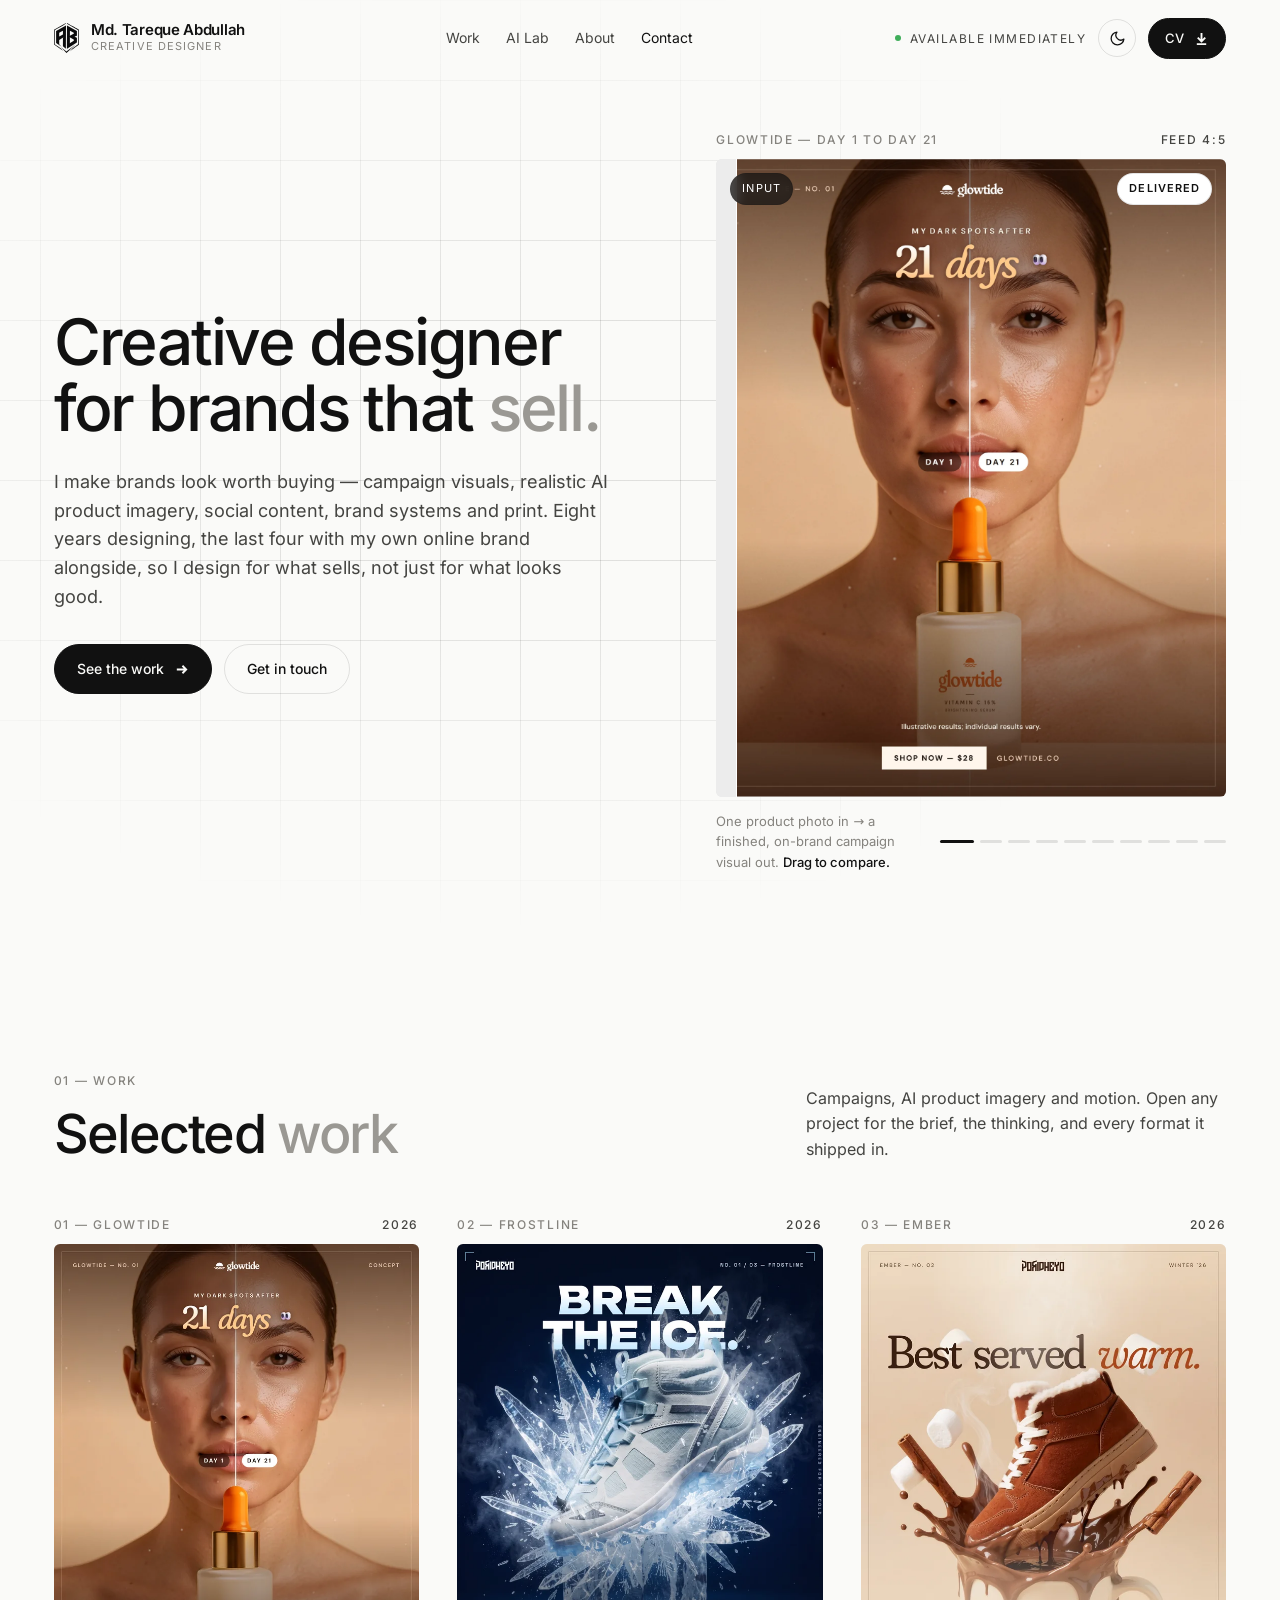
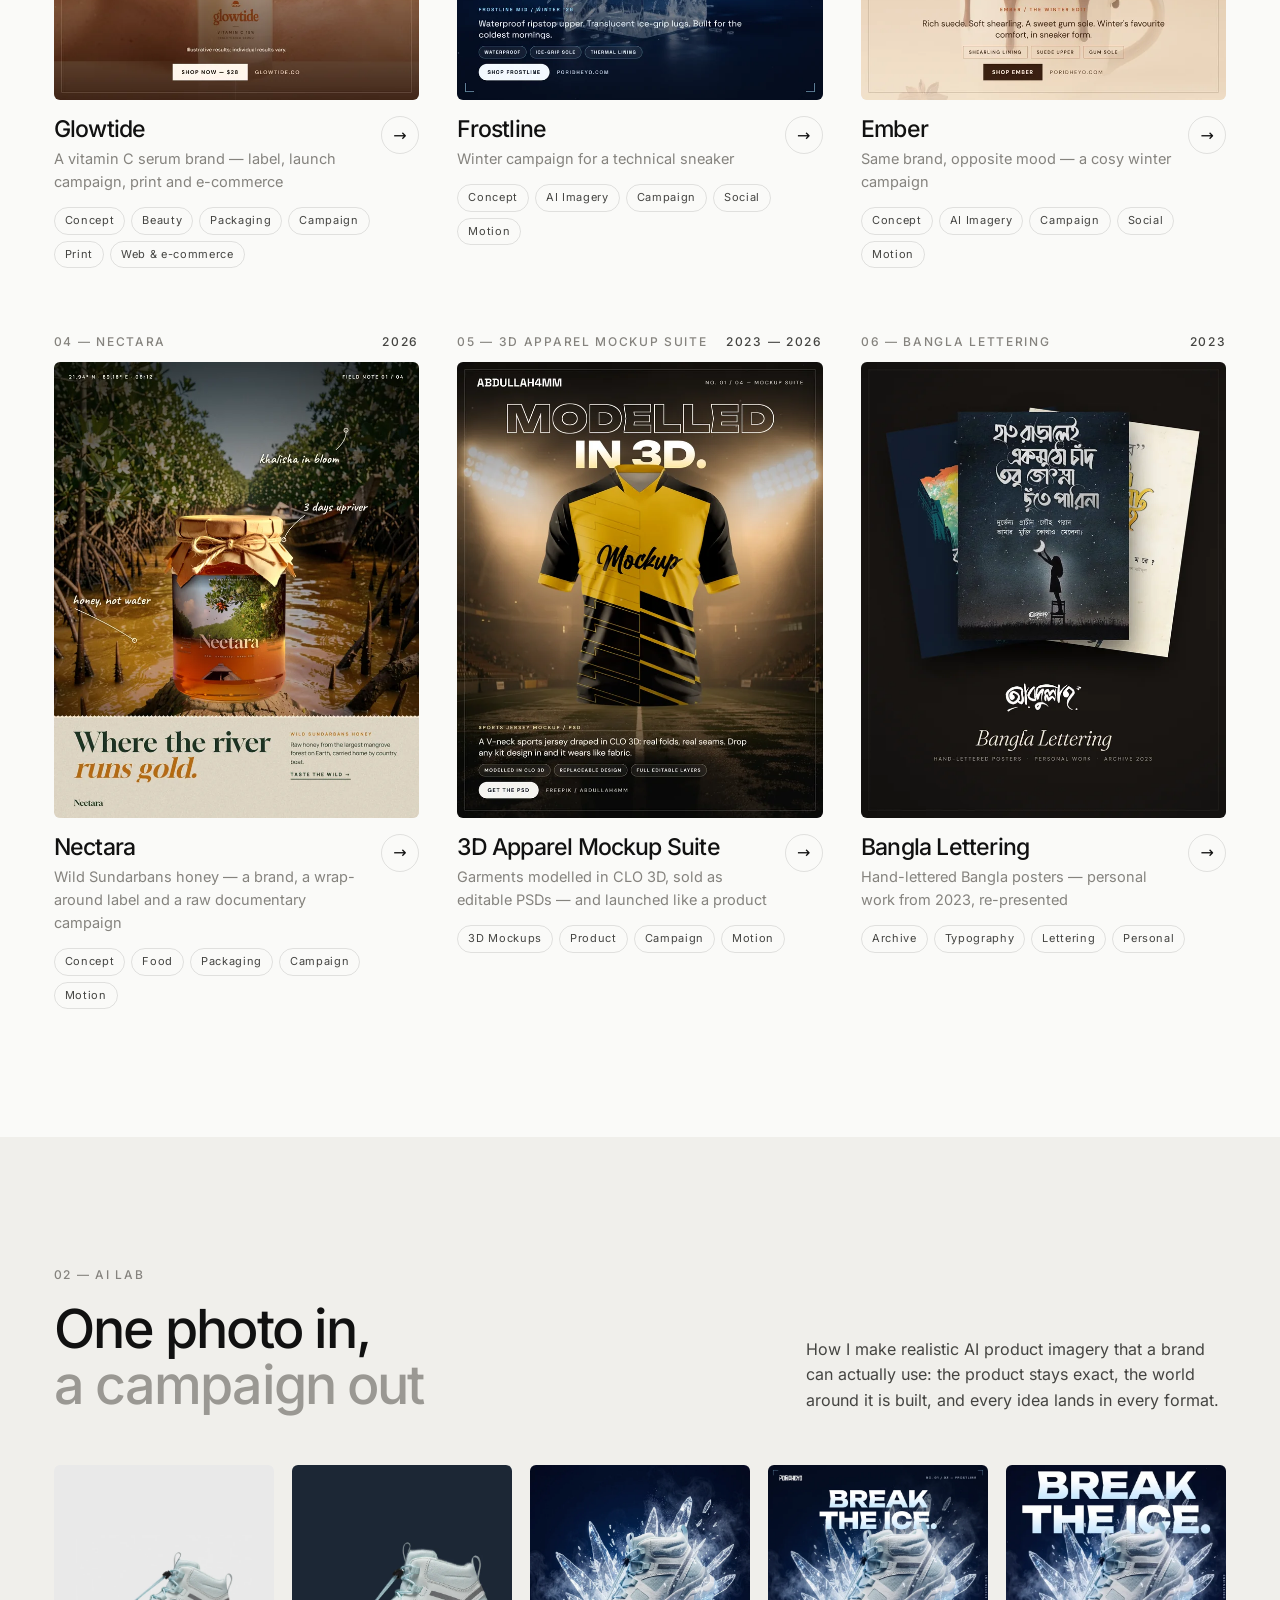
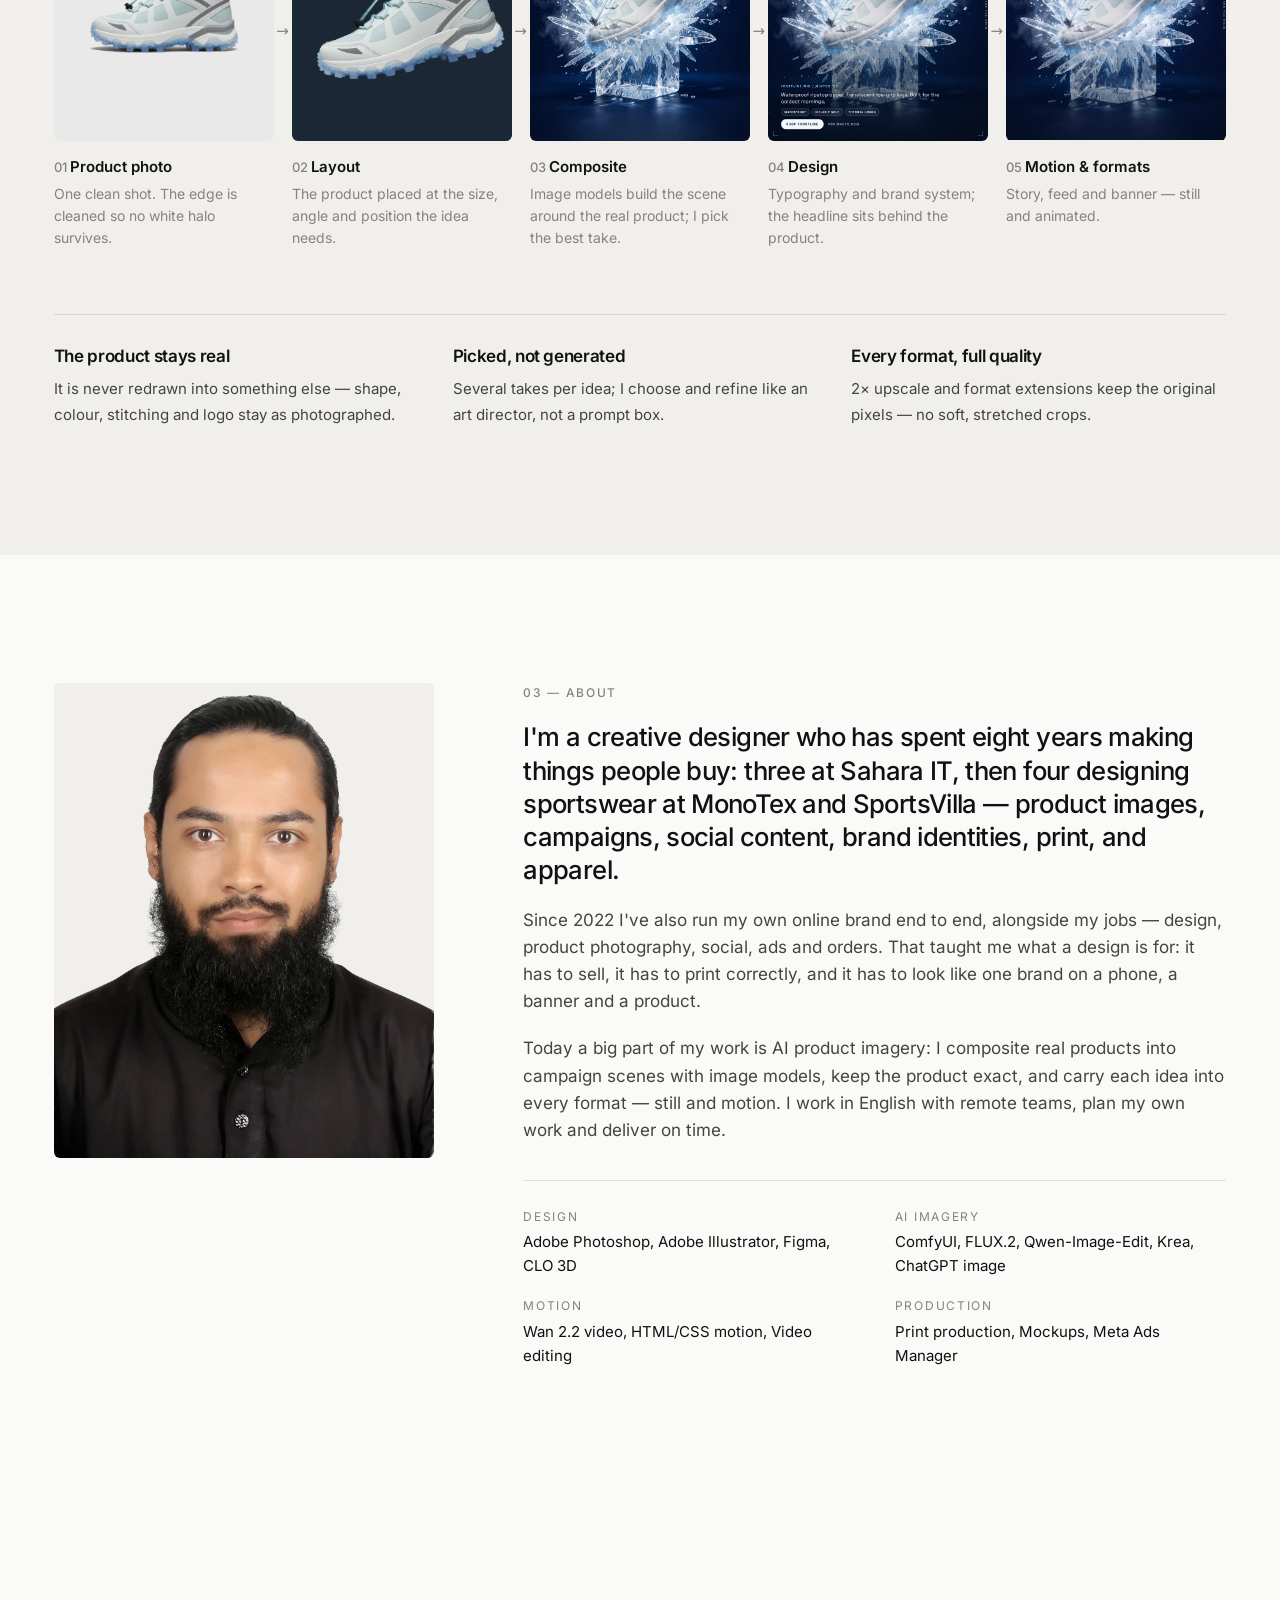
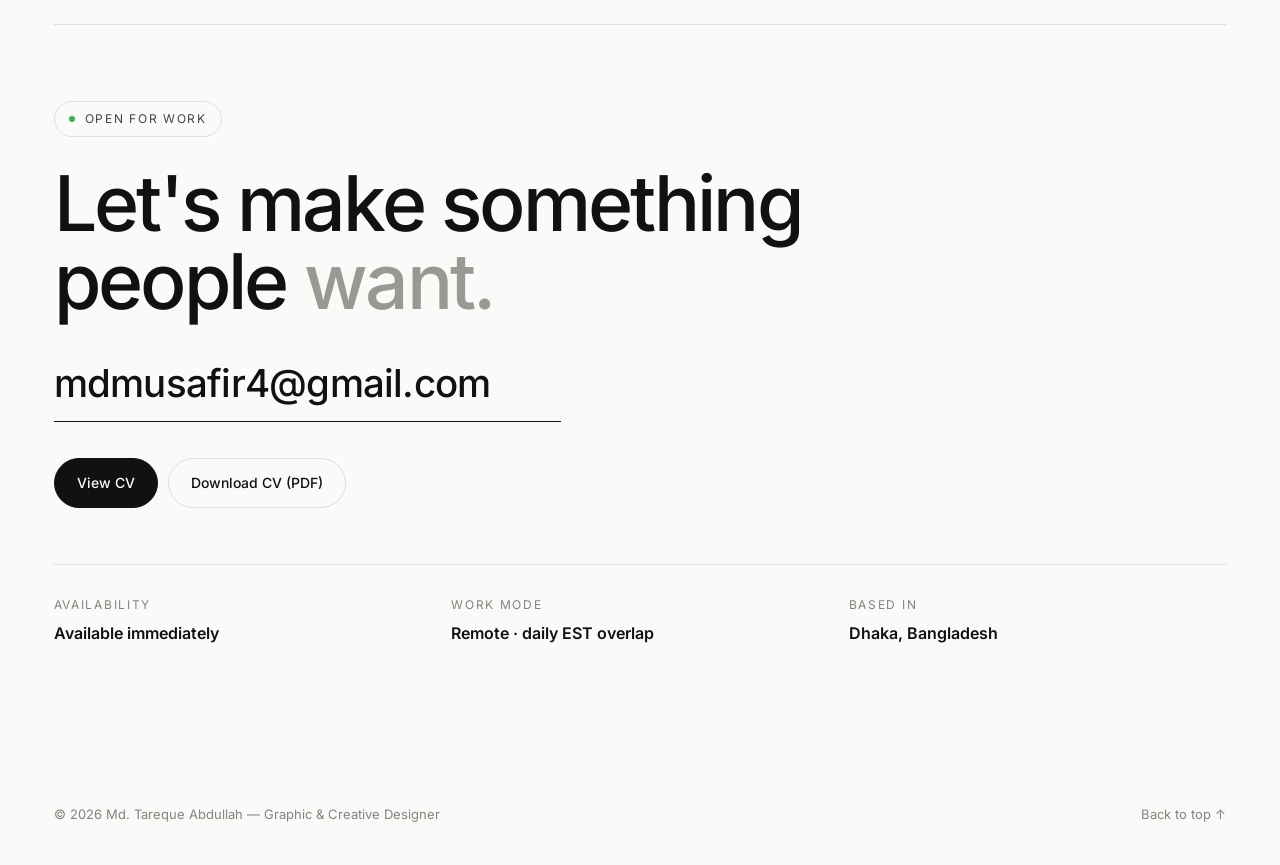
==== commit ab6f4dfc: "Hero: a faint 80px canvas grid that fades out towards the edges Stronger in light mode (11% ink) tha" ====
--- a/index.html
+++ b/index.html
@@ -11,7 +11,7 @@
   <meta name="theme-color" content="#fafaf8">
   <link rel="icon" type="image/svg+xml" href="assets/img/favicon.svg">
   <script>try { if (localStorage.getItem("theme") === "dark") document.documentElement.dataset.theme = "dark"; } catch (e) {}</script>
-  <link rel="stylesheet" href="assets/css/style.css?v=202610190035">
+  <link rel="stylesheet" href="assets/css/style.css?v=202610190120">
 </head>
 <body>
   <header class="top" id="top">
--- a/assets/css/style.css
+++ b/assets/css/style.css
@@ -7,7 +7,7 @@
 :root {
   --bg: #fafaf8; --panel: #f0efeb; --panel-2: #e7e6e1;
   --ink: #111111; --ink-2: #444441; --mute: #85837e; --soft: #9a9893;
-  --line: rgba(17, 17, 17, .11);
+  --line: rgba(17, 17, 17, .11); --grid: rgba(17, 17, 17, .11);
   --topbg: rgba(250, 250, 248, .86);
   --live: #3fae5a;
   --pad: clamp(20px, 4.2vw, 64px);
@@ -18,7 +18,7 @@
 :root[data-theme="dark"] {
   --bg: #121214; --panel: #1a1a1d; --panel-2: #222225;
   --ink: #ecebe7; --ink-2: #aeaca6; --mute: #7d7b76; --soft: #6f6d68;
-  --line: rgba(236, 235, 231, .10);
+  --line: rgba(236, 235, 231, .10); --grid: rgba(236, 235, 231, .05);
   --topbg: rgba(18, 18, 20, .86);
   color-scheme: dark;
 }
@@ -69,7 +69,16 @@
 @media (max-width: 640px) { .avail { display: none; } .brand small { display: none; } }
 
 /* ------------------------------------------------------------------ hero */
-.hero { min-height: min(100vh, 920px); padding: 130px 0 70px; display: flex; align-items: center; }
+.hero { min-height: min(100vh, 920px); padding: 130px 0 70px; display: flex; align-items: center; position: relative; }
+/* a faint 80px canvas grid behind the hero, fading out towards the edges */
+.hero::before {
+  content: ""; position: absolute; inset: 0; pointer-events: none;
+  background-image: linear-gradient(var(--grid) 1px, transparent 1px), linear-gradient(90deg, var(--grid) 1px, transparent 1px);
+  background-size: 80px 80px; background-position: center top;
+  -webkit-mask-image: radial-gradient(ellipse 75% 65% at 40% 48%, #000 25%, transparent 78%);
+          mask-image: radial-gradient(ellipse 75% 65% at 40% 48%, #000 25%, transparent 78%);
+}
+.hero .wrap { position: relative; }
 .hero .wrap { display: grid; grid-template-columns: 1.08fr .92fr; gap: clamp(30px, 5vw, 80px); align-items: center; }
 .hero h1 { font-size: clamp(40px, 5vw, 76px); line-height: 1.04; margin-bottom: 26px; }
 .hero .intro { max-width: 560px; font-size: 18px; color: var(--ink-2); }
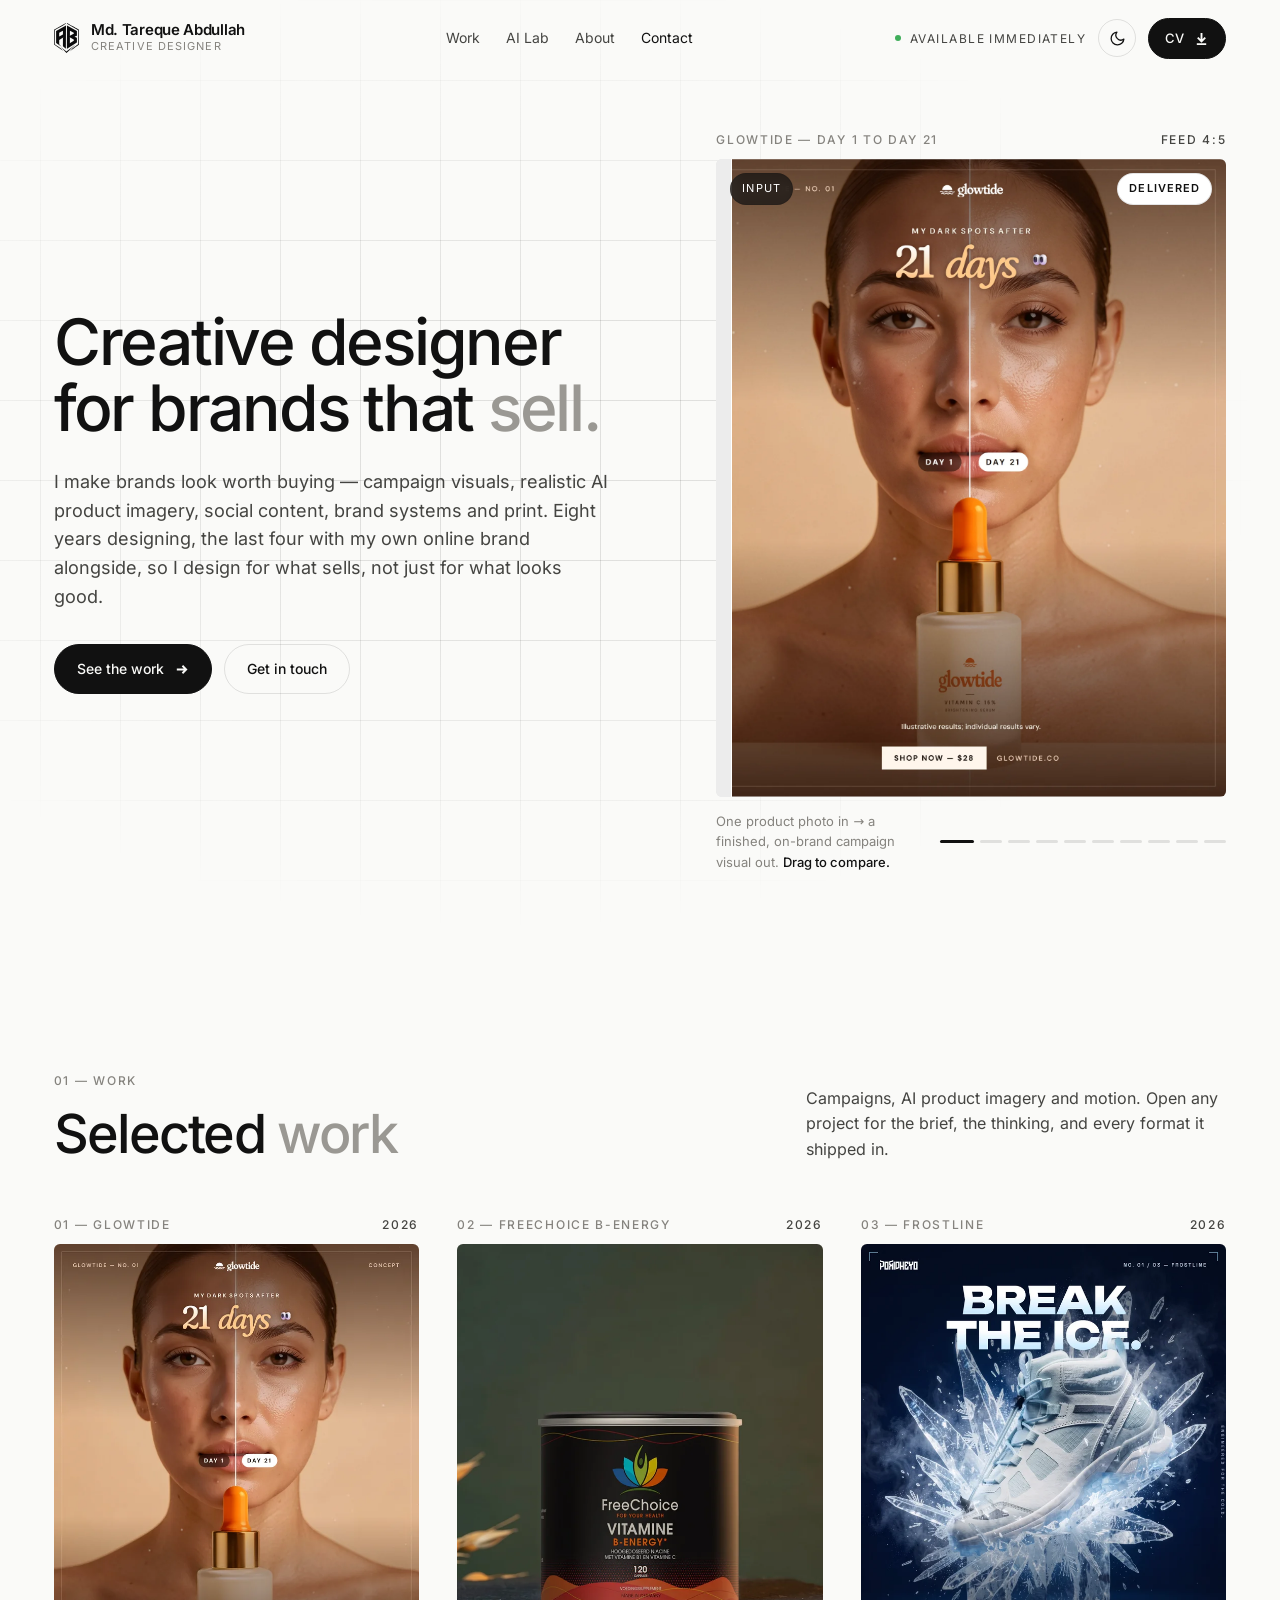
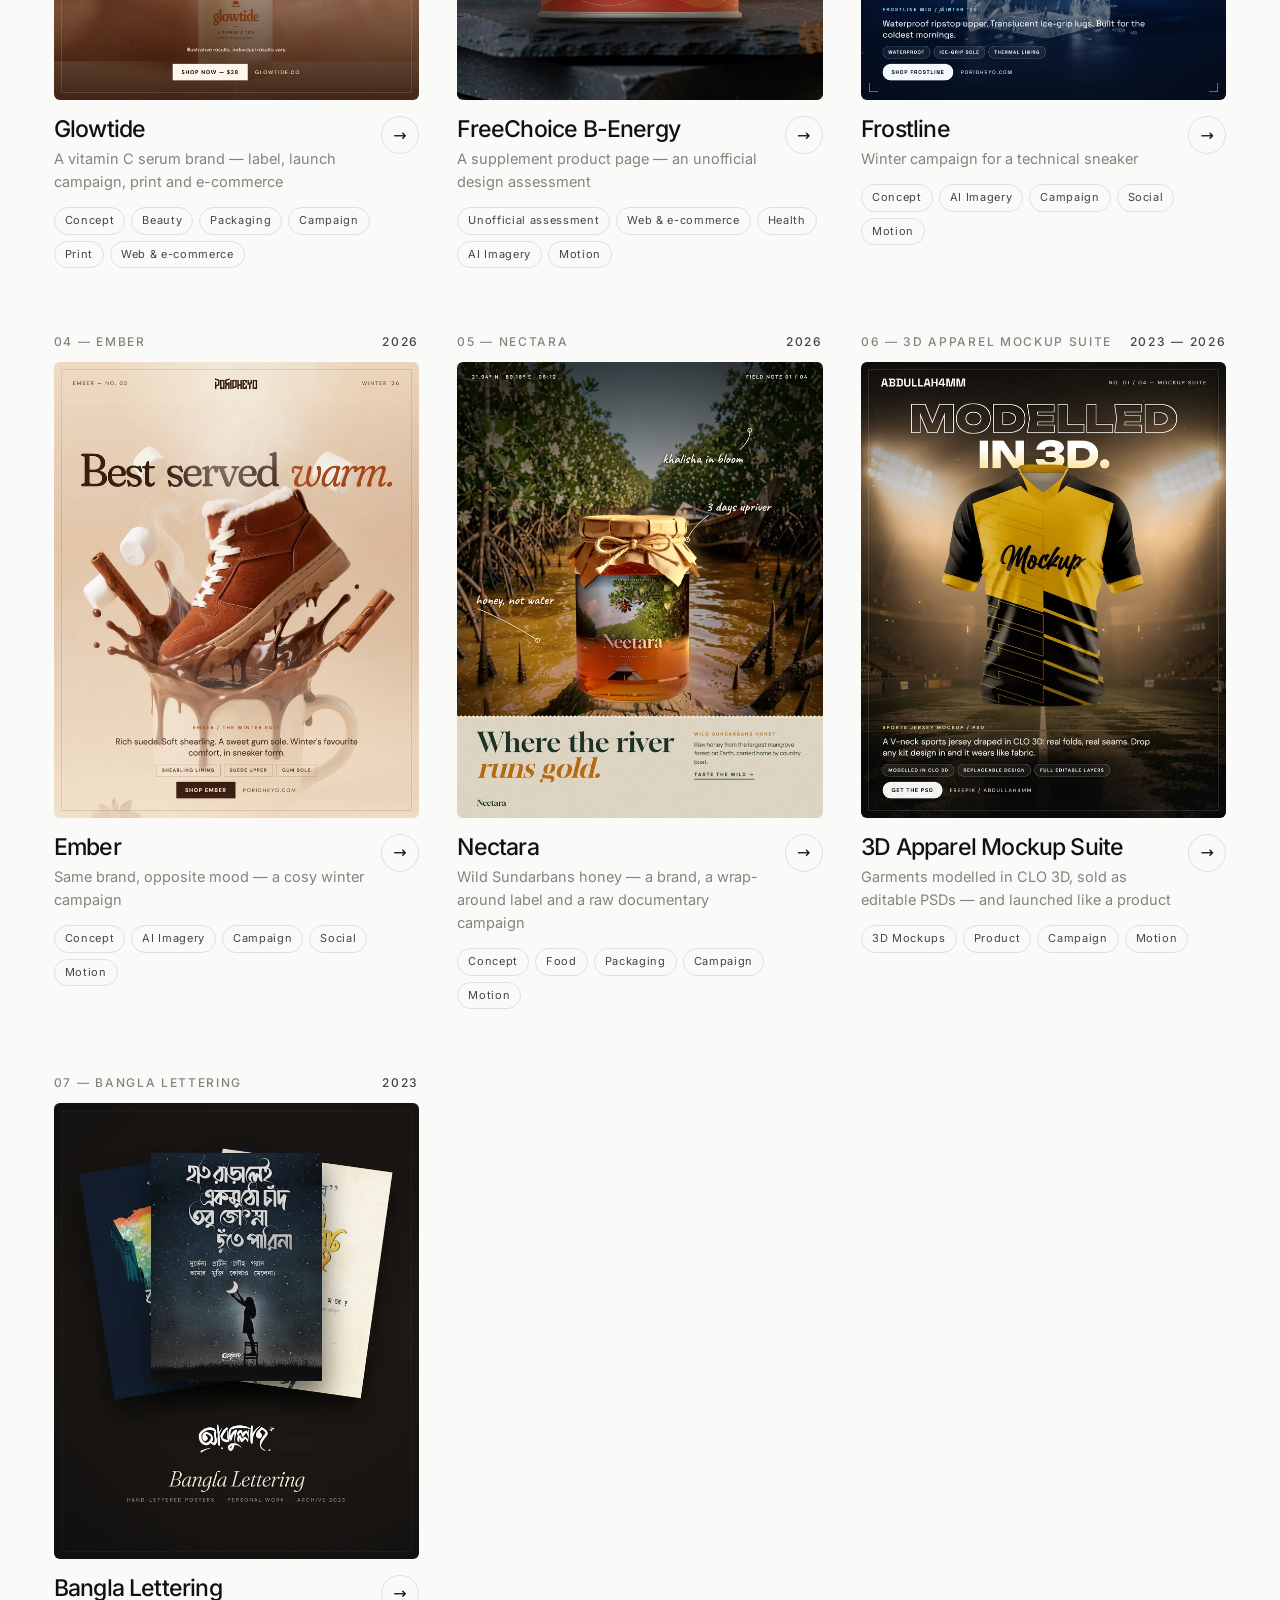
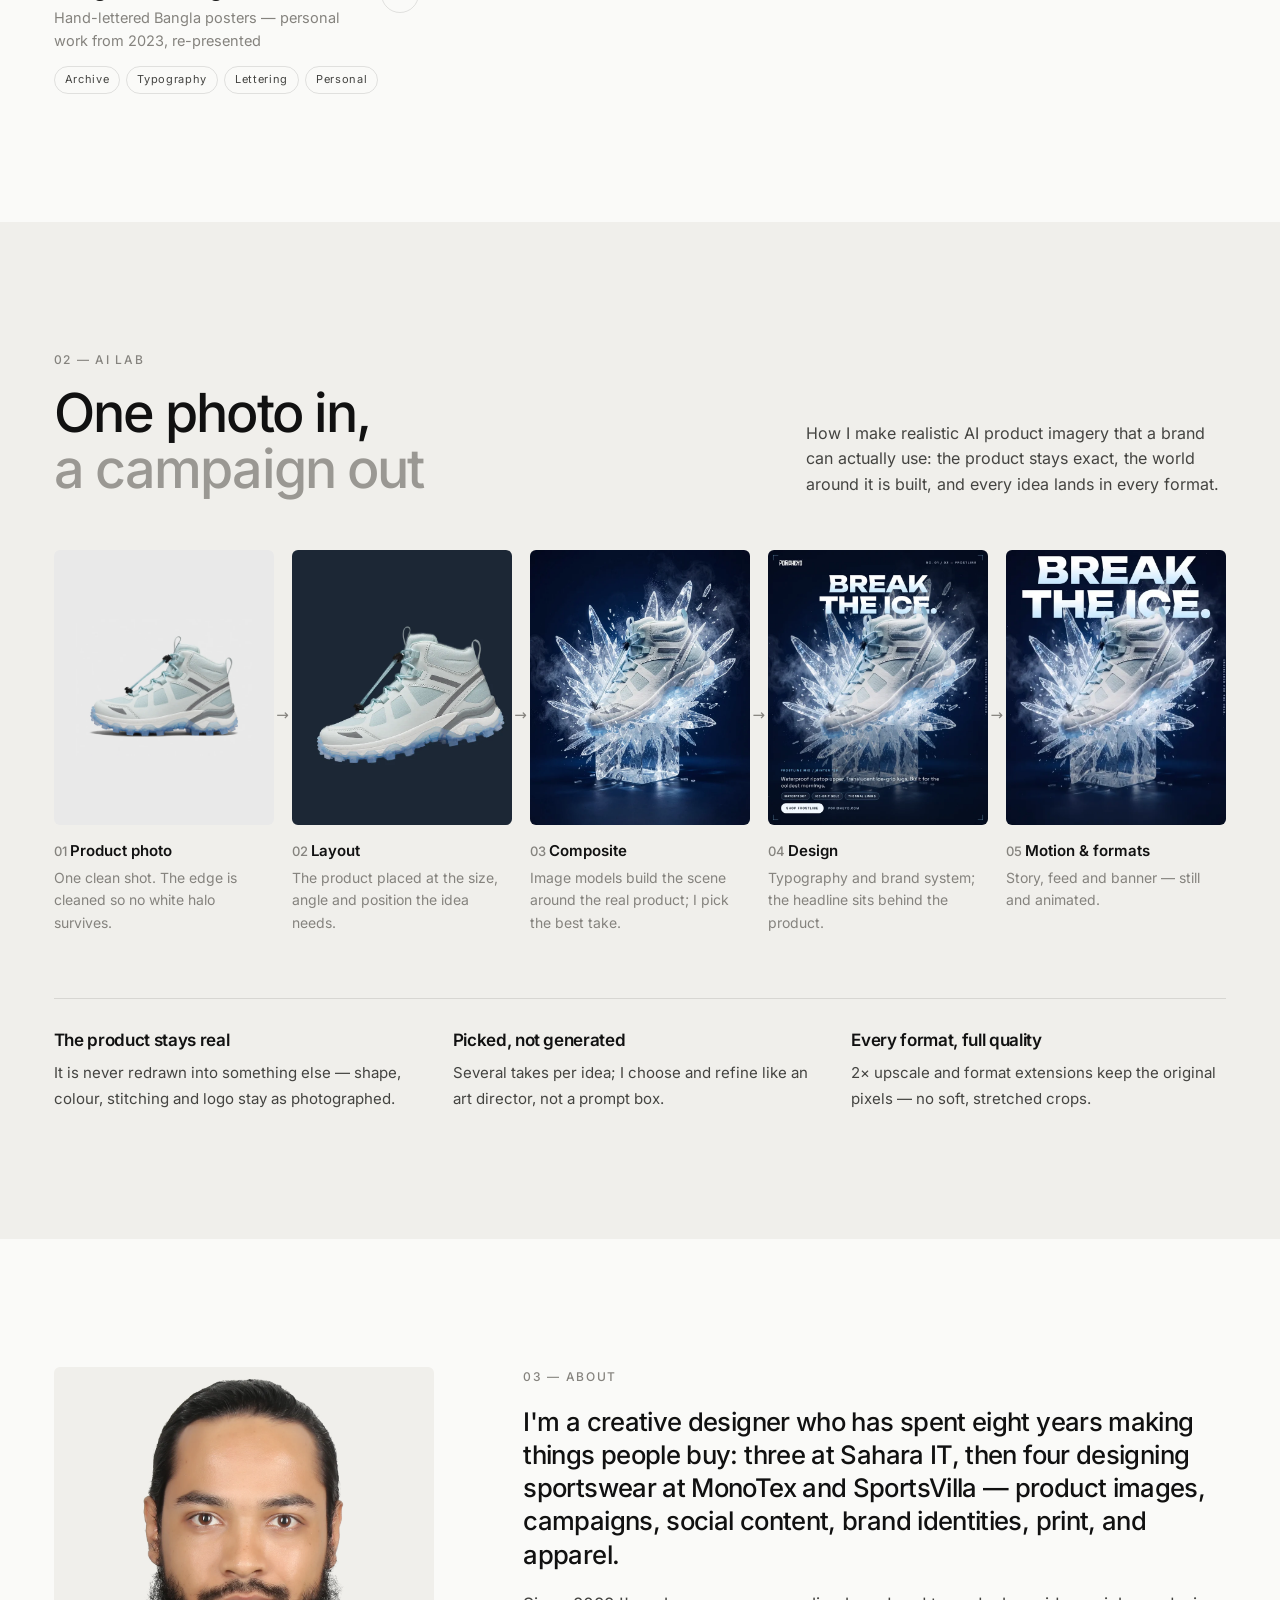
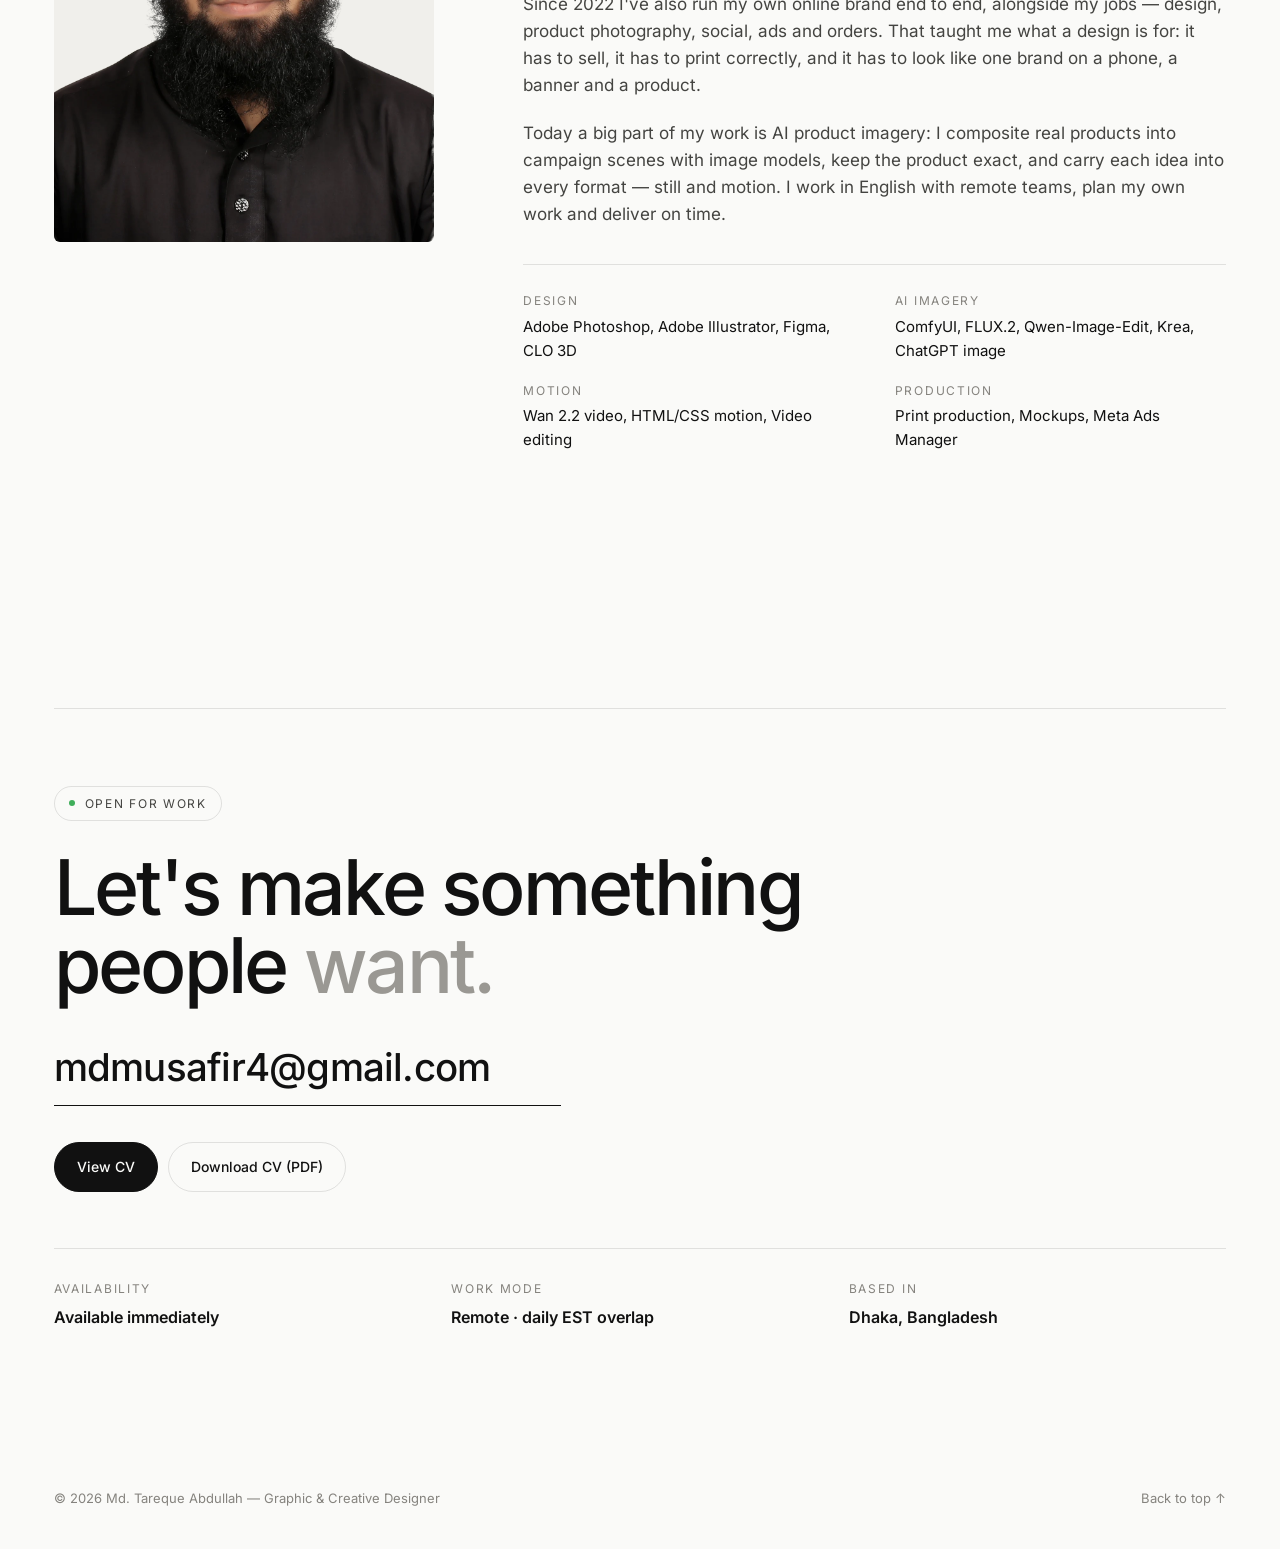
==== commit db586f02: "Add FreeChoice B-Energy, an unofficial design assessment, after Glowtide A supplement product page m" ====
--- a/index.html
+++ b/index.html
@@ -11,7 +11,7 @@
   <meta name="theme-color" content="#fafaf8">
   <link rel="icon" type="image/svg+xml" href="assets/img/favicon.svg">
   <script>try { if (localStorage.getItem("theme") === "dark") document.documentElement.dataset.theme = "dark"; } catch (e) {}</script>
-  <link rel="stylesheet" href="assets/css/style.css?v=202610190120">
+  <link rel="stylesheet" href="assets/css/style.css?v=202610190110">
 </head>
 <body>
   <header class="top" id="top">
@@ -102,8 +102,8 @@
   <footer class="f"><span>© <span id="yr"></span> <span data-site="name"></span> — <span data-site="roleLong"></span></span><span id="flinks"></span><a href="#top">Back to top ↑</a></footer>
   <div class="lightbox" id="lightbox"></div>
 
-  <script src="data/site.js?v=202610190035"></script>
-  <script src="data/projects.js?v=202610190035"></script>
-  <script src="assets/js/main.js?v=202610190035"></script>
+  <script src="data/site.js?v=202610190110"></script>
+  <script src="data/projects.js?v=202610190110"></script>
+  <script src="assets/js/main.js?v=202610190110"></script>
 </body>
 </html>
--- a/assets/css/style.css
+++ b/assets/css/style.css
@@ -195,6 +195,7 @@
 .cs-hero .back:hover { color: var(--ink); }
 .cs-hero h1 { font-size: clamp(44px, 7vw, 112px); line-height: 1; letter-spacing: -.045em; }
 .cs-hero .lead { font-size: clamp(18px, 1.7vw, 22px); color: var(--ink-2); margin-top: 18px; max-width: 800px; }
+.cs-note { margin-top: 22px; max-width: 800px; font-size: 14.5px; color: var(--ink-2); padding: 14px 18px; border: 1px solid var(--line); border-radius: 8px; background: var(--panel); }
 .cs-meta { display: grid; grid-template-columns: repeat(4, 1fr); gap: 20px; margin-top: 52px; padding-top: 22px; border-top: 1px solid var(--line); }
 .cs-meta dt { font-size: 11px; letter-spacing: .14em; text-transform: uppercase; color: var(--mute); margin-bottom: 6px; }
 .cs-meta dd { font-size: 15.5px; }
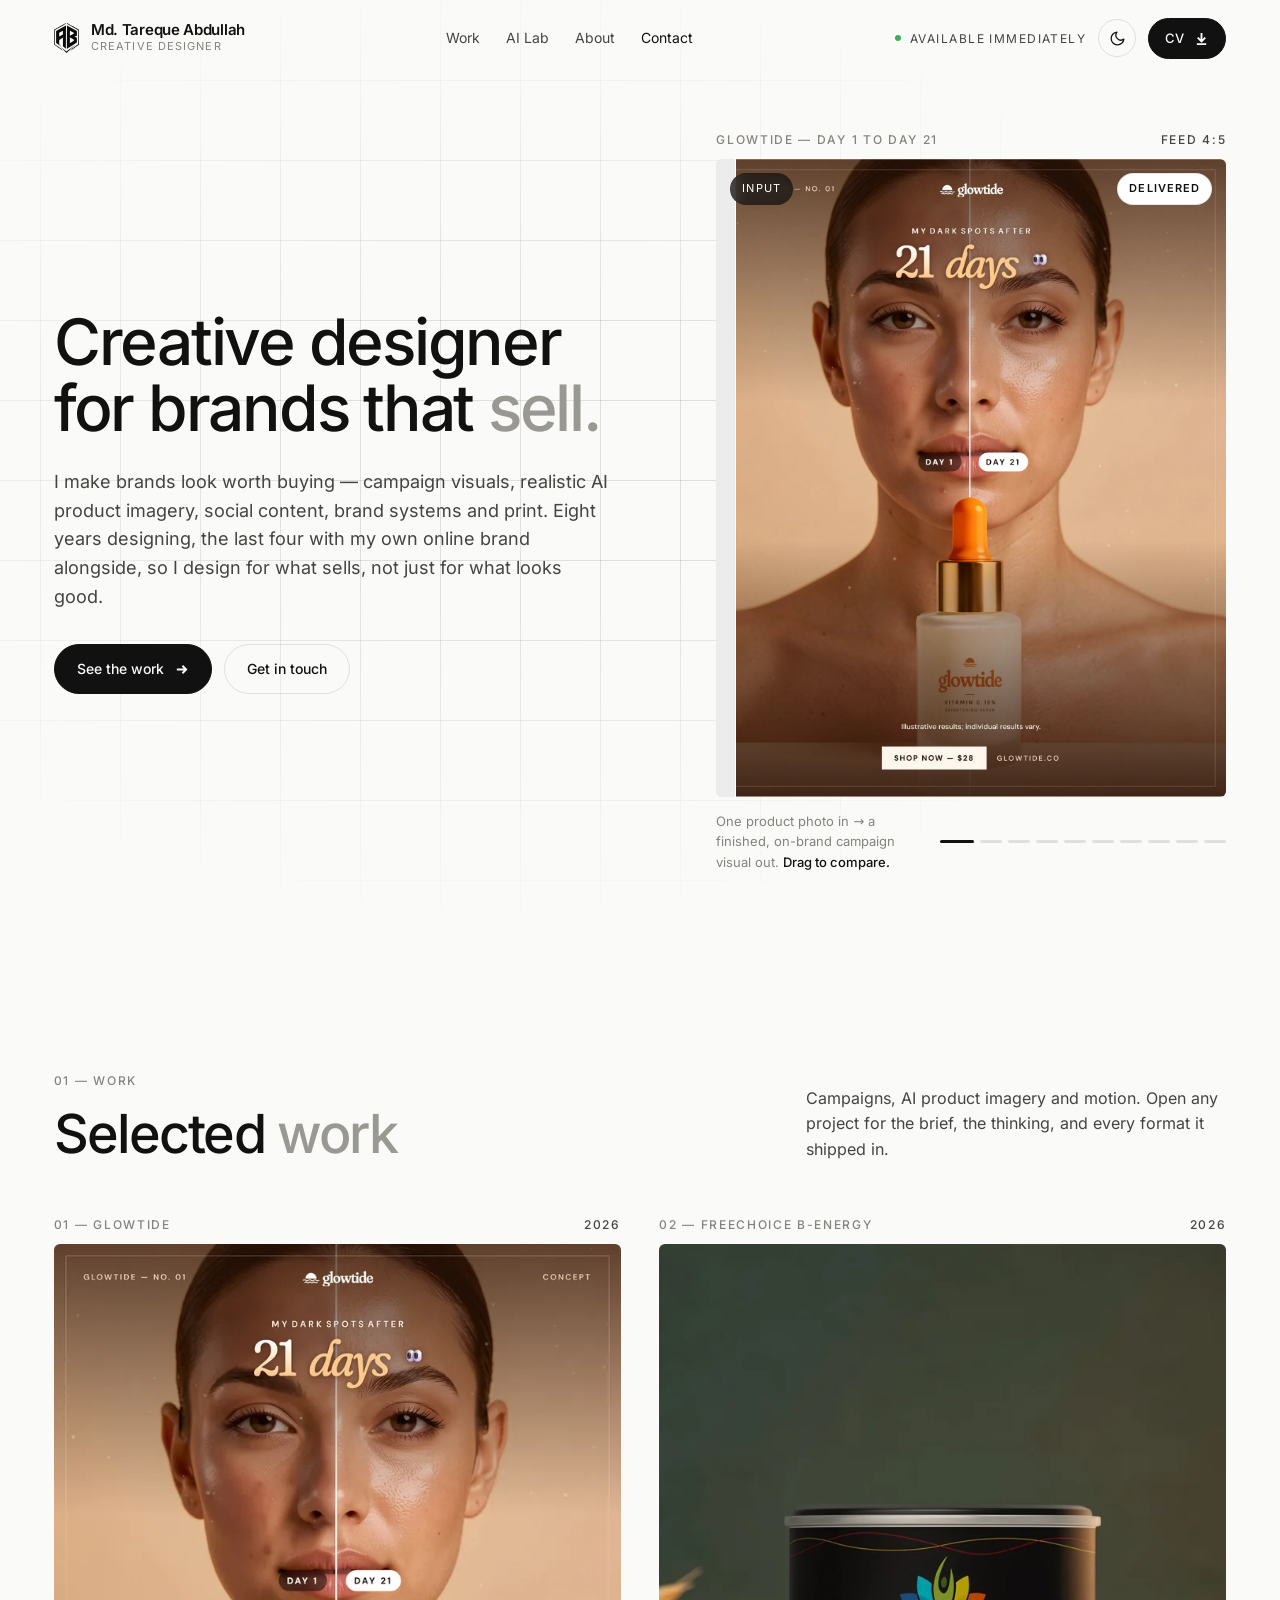
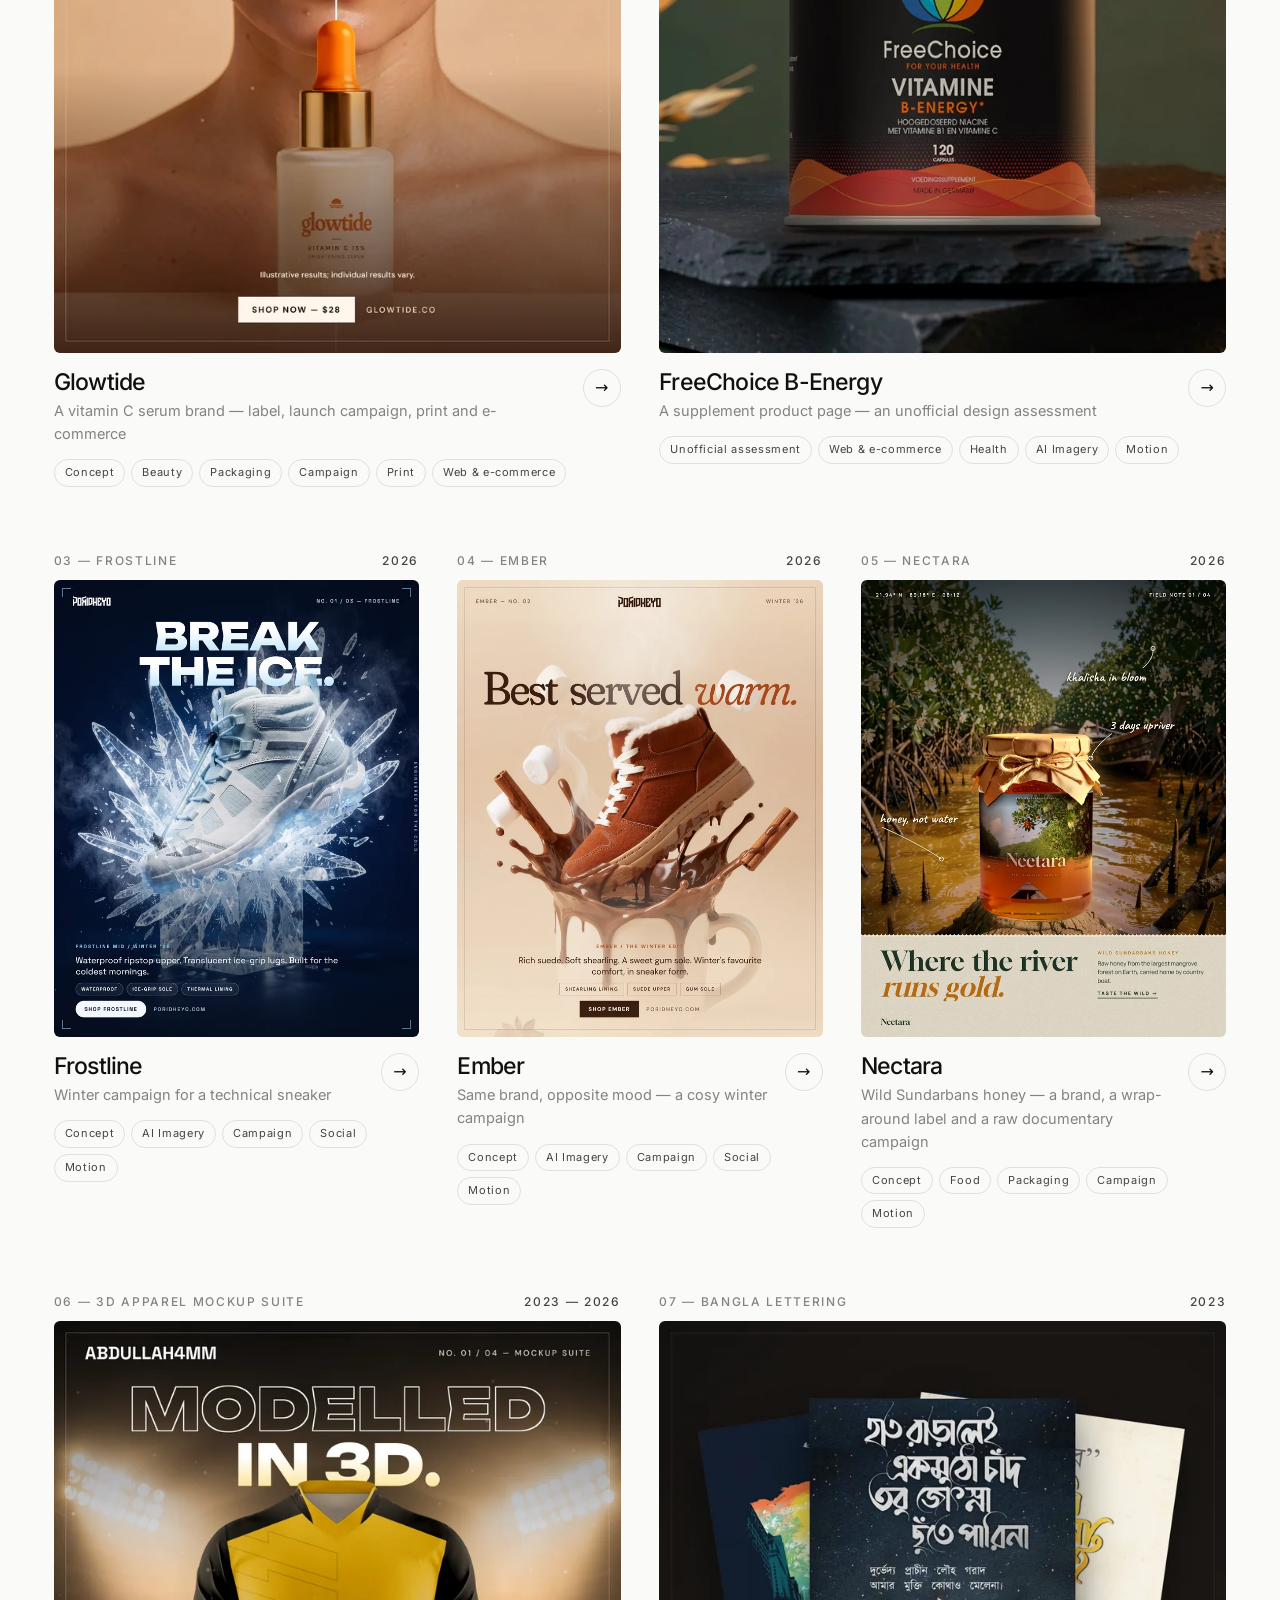
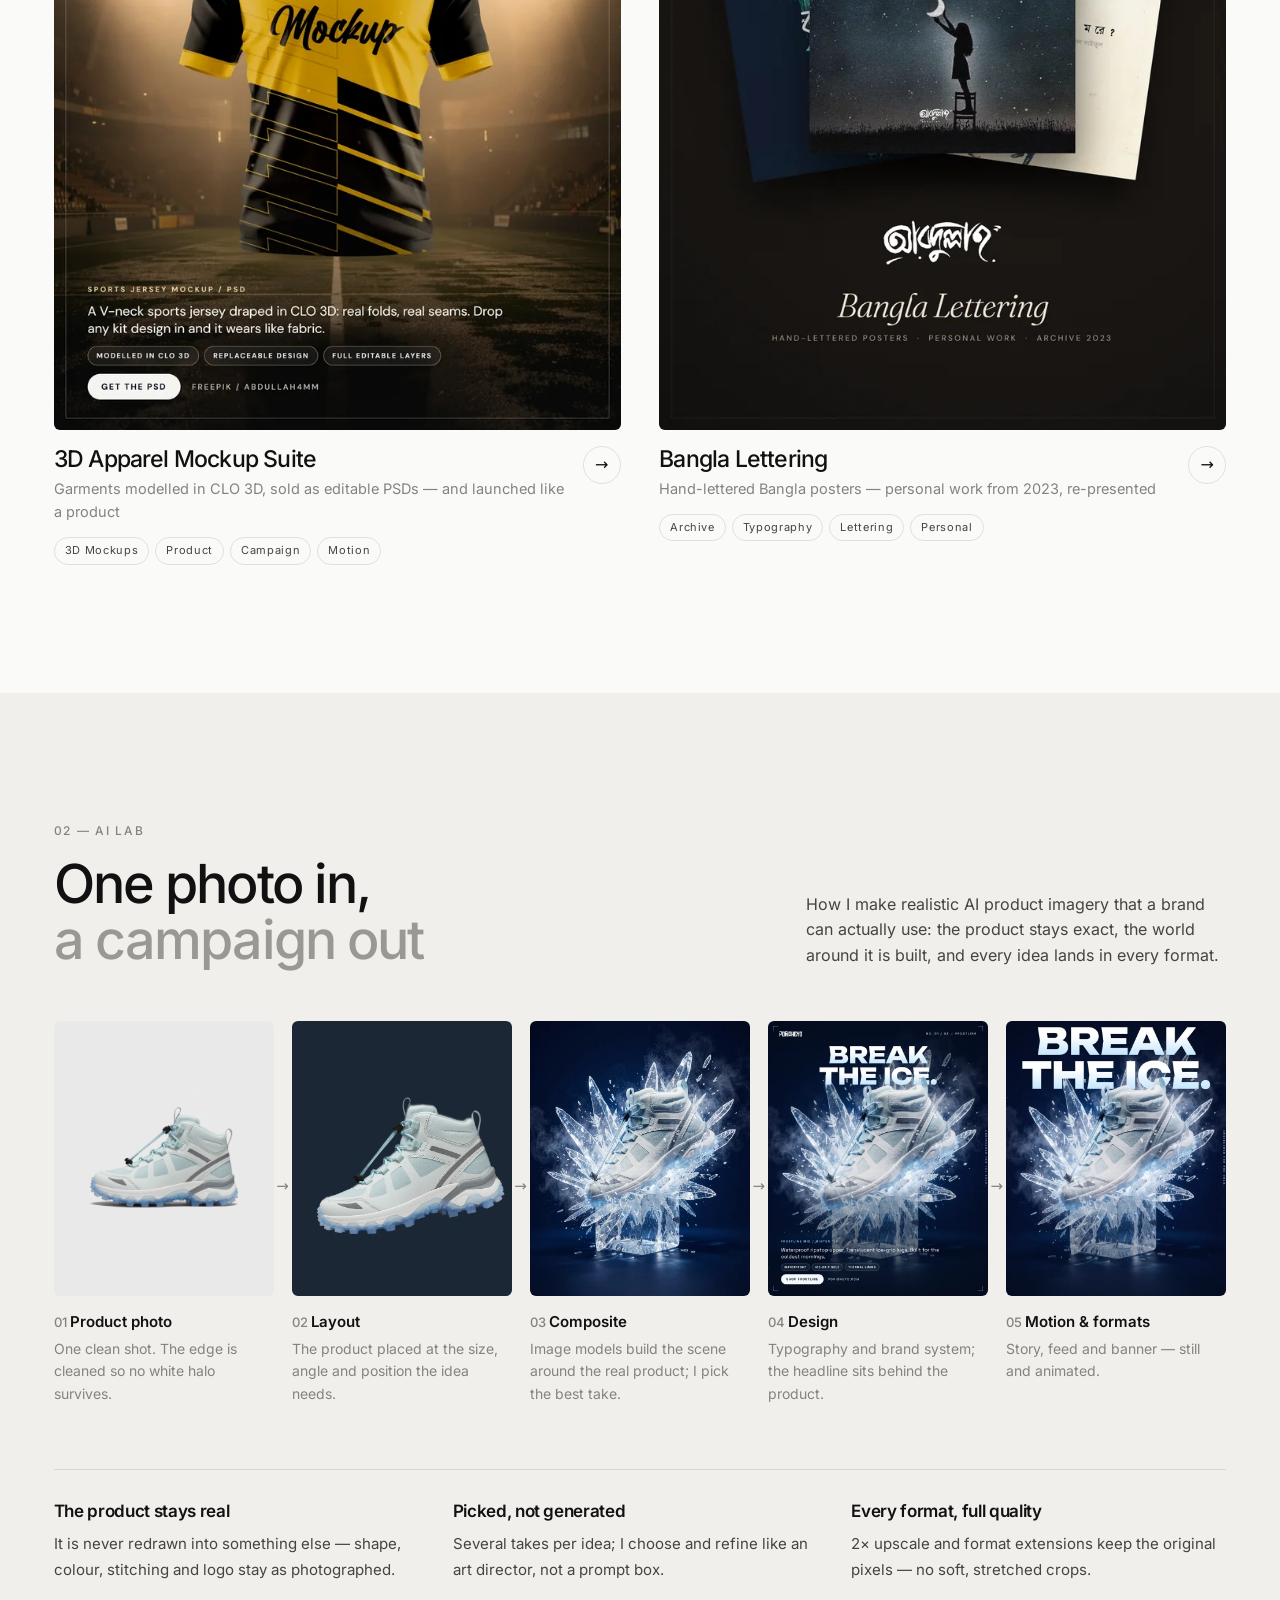
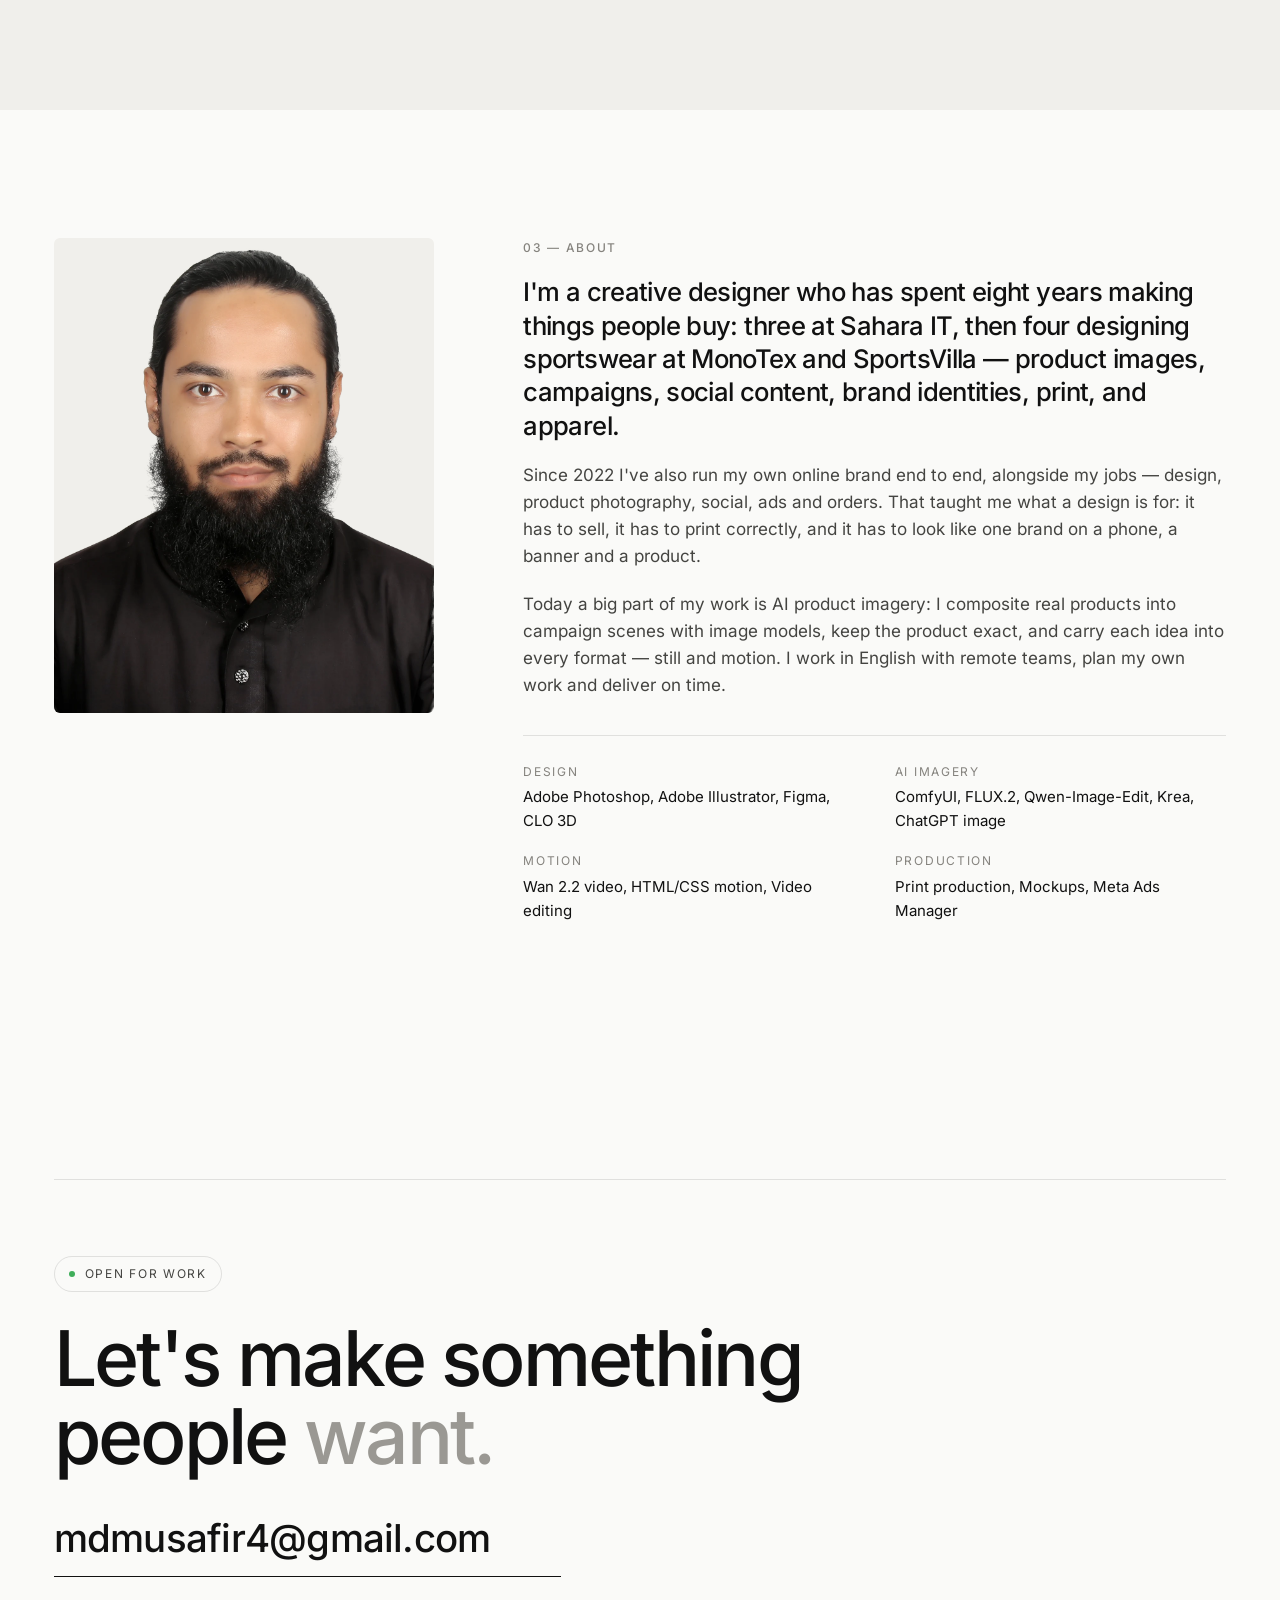
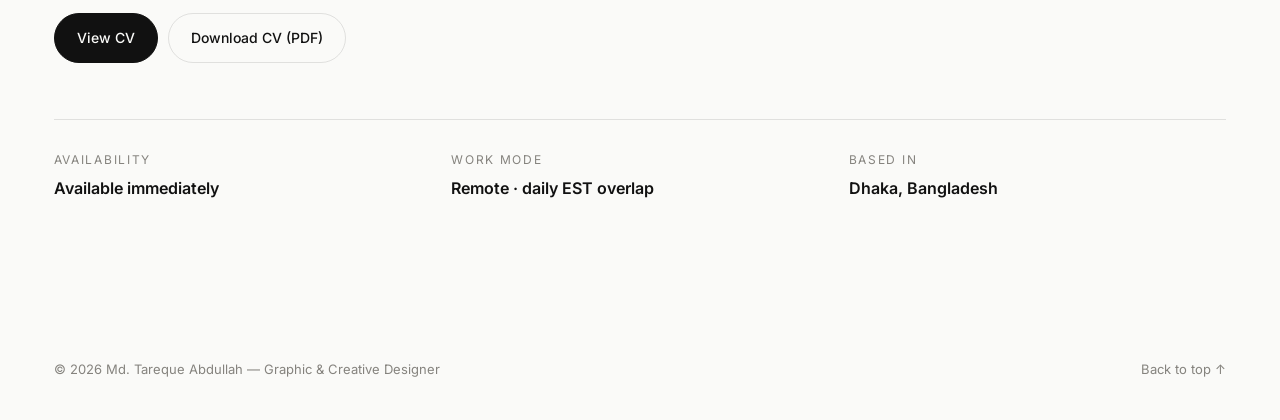
==== commit c55abe4b: "Work grid in rows of 2, 3, 2 The first two and the last two cards take half the width, the middle th" ====
--- a/index.html
+++ b/index.html
@@ -11,7 +11,7 @@
   <meta name="theme-color" content="#fafaf8">
   <link rel="icon" type="image/svg+xml" href="assets/img/favicon.svg">
   <script>try { if (localStorage.getItem("theme") === "dark") document.documentElement.dataset.theme = "dark"; } catch (e) {}</script>
-  <link rel="stylesheet" href="assets/css/style.css?v=202610190110">
+  <link rel="stylesheet" href="assets/css/style.css?v=202610190130">
 </head>
 <body>
   <header class="top" id="top">
--- a/assets/css/style.css
+++ b/assets/css/style.css
@@ -110,8 +110,10 @@
 @media (max-width: 860px) { .shead { grid-template-columns: 1fr; } }
 
 /* ------------------------------------------------------------------ case studies */
-.grid { display: grid; grid-template-columns: repeat(3, 1fr); gap: clamp(24px, 3vw, 40px); row-gap: clamp(48px, 5vw, 76px); }
-.case { display: block; }
+/* rows of 2 · 3 · 2: the first two and the last two cards take half the width, the middle ones a third */
+.grid { display: grid; grid-template-columns: repeat(6, 1fr); gap: clamp(24px, 3vw, 40px); row-gap: clamp(48px, 5vw, 76px); }
+.case { display: block; grid-column: span 2; }
+.case:nth-child(-n+2), .case:nth-last-child(-n+2) { grid-column: span 3; }
 .case .media { aspect-ratio: 4 / 5; overflow: hidden; background: var(--panel); position: relative; border-radius: 6px; }
 .case .media img, .case .media video { position: absolute; inset: 0; width: 100%; height: 100%; object-fit: cover; transition: transform 1s var(--ease), opacity .5s; }
 .case .media video { opacity: 0; }
@@ -124,7 +126,7 @@
 .case:hover .arrow { background: var(--ink); border-color: var(--ink); color: var(--bg); }
 .case .chips { display: flex; gap: 6px; flex-wrap: wrap; margin-top: 10px; grid-column: 1 / -1; }
 .chip { font-size: 11px; letter-spacing: .06em; padding: 4px 10px; border-radius: 999px; border: 1px solid var(--line); color: var(--ink-2); }
-@media (max-width: 980px) { .grid { grid-template-columns: repeat(2, 1fr); } }
+@media (max-width: 980px) { .grid { grid-template-columns: repeat(2, 1fr); } .case, .case:nth-child(-n+2), .case:nth-last-child(-n+2) { grid-column: auto; } }
 @media (max-width: 640px) { .grid { grid-template-columns: 1fr; } }
 
 /* ------------------------------------------------------------------ AI lab pipeline */
